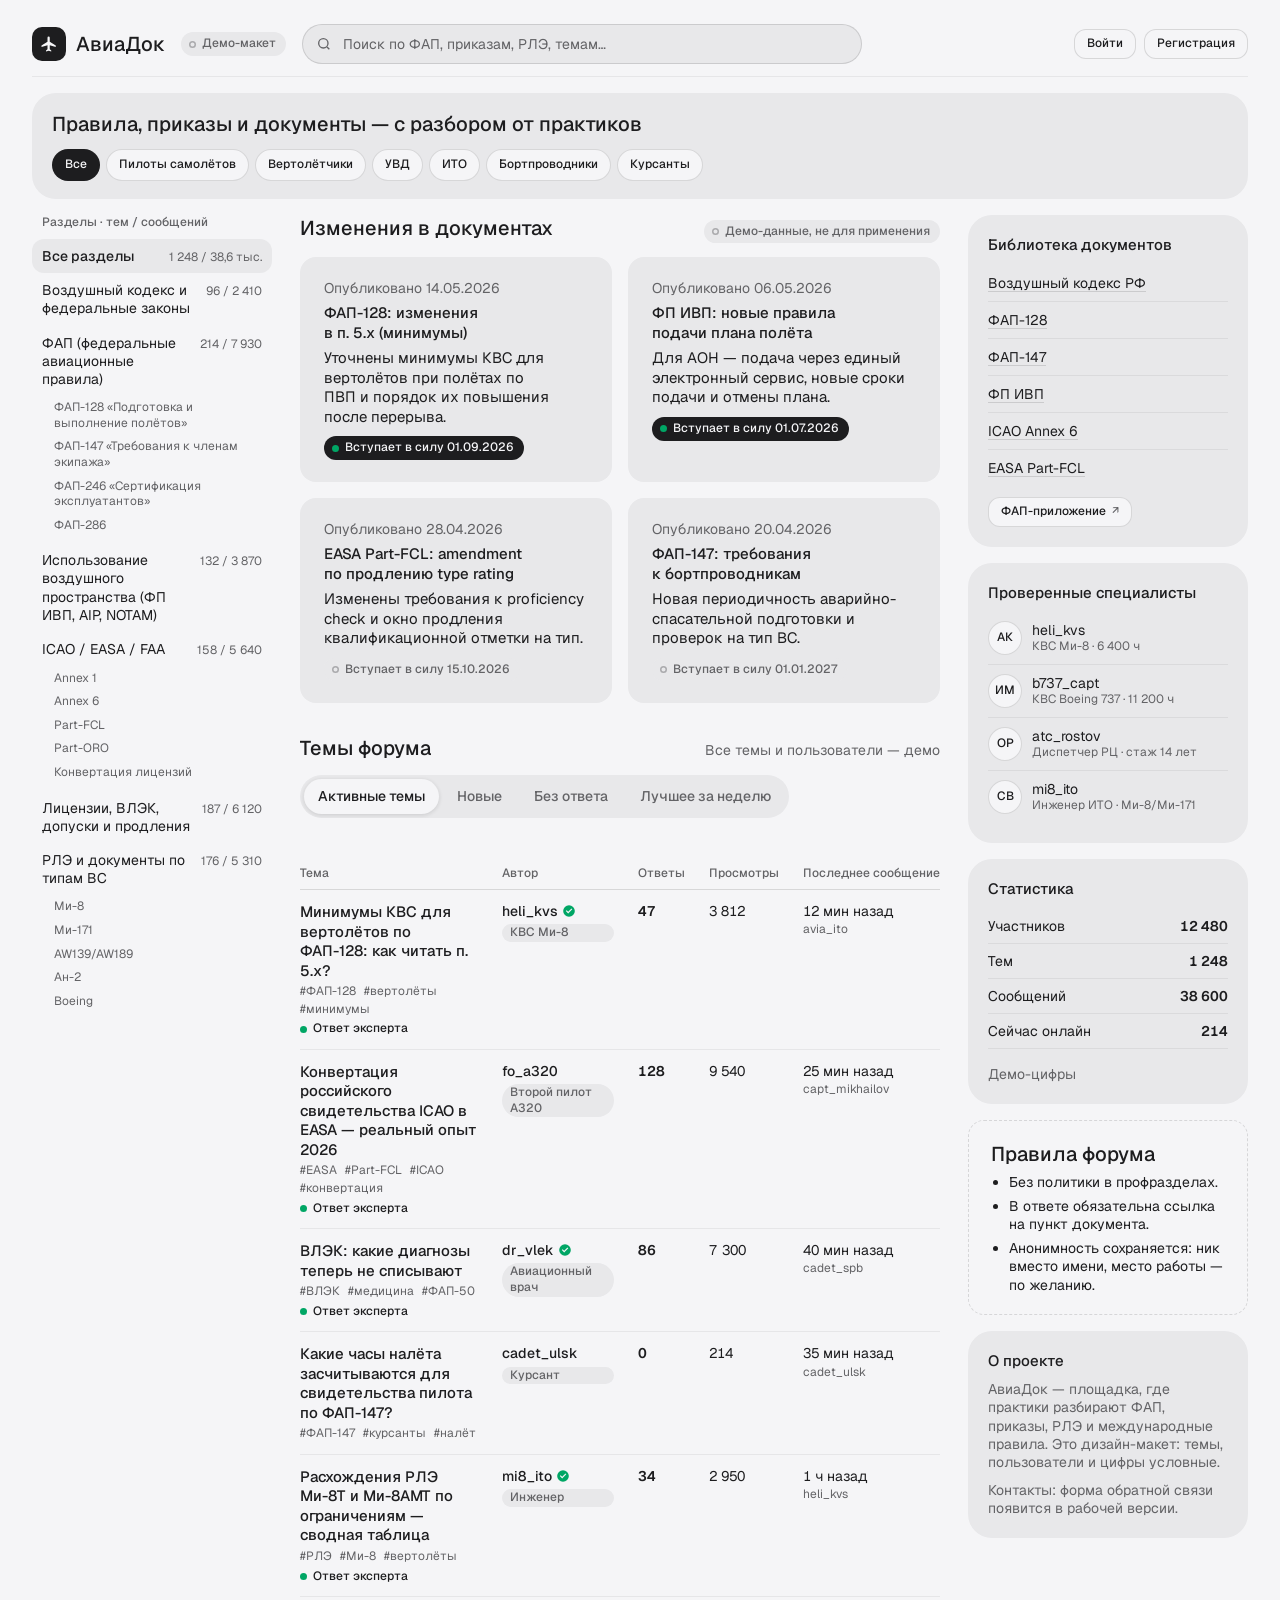
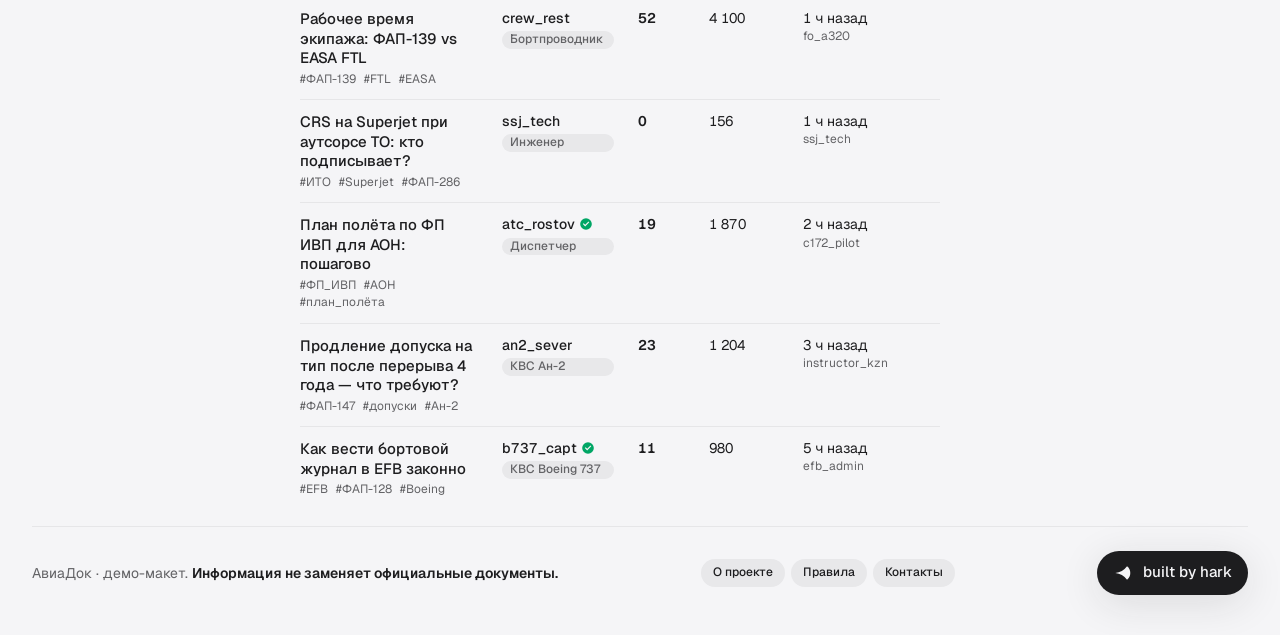
==== aviadok/index.html @ 7f59c0de "Add AviaDok forum mockup" ====
<!DOCTYPE html><html lang="ru"><head>
    <meta charset="utf-8"/>
    <meta name="viewport" content="width=device-width, initial-scale=1"/>
    <title>Авиафорум Правила и документы — АвиаДок</title>
    <link rel="preconnect" href="https://fonts.googleapis.com"/>
    <link rel="preconnect" href="https://fonts.gstatic.com" crossorigin=""/>
    <link rel="stylesheet" href="https://fonts.googleapis.com/css2?family=Geist:wght@400;500;600&amp;family=Geist+Mono:wght@400&amp;display=swap"/>
    <style>/* Hark's design tokens and component styles. Each component's rules follow its @component comment. style-gates: data */

/* @component foundations */
:root {
  color-scheme: light dark;

  --text-primary: light-dark(#1d1d1f, #f5f5f7);         /* body text */
  --text-secondary: light-dark(#636366, #a1a1a6);       /* supporting grey text */
  --text-tertiary: light-dark(#1d1d1f4d, #f5f5f74d);    /* hollow dots, faint marks; never body text */
  --text-primary-on: light-dark(#f5f5f7, #1d1d1f);      /* text on --fill-primary */
  --text-secondary-on: light-dark(#aeaeb2, #5c5c60);    /* grey text on --fill-primary */
  --fill-primary: light-dark(#1d1d1f, #f5f5f7);         /* the strong fill: solid chips, the nav, the badge */
  --fill-primary-on: light-dark(#f5f5f7, #1d1d1f);      /* the page background */
  --fill-secondary: light-dark(#1d1d1f80, #f5f5f780);
  --fill-tertiary: light-dark(#e8e8ea, #2a2a2d);        /* the grey card, panel and row tint */
  --fill-segment: light-dark(#3a3a3c, #e2e2e4);         /* the nav's tab track */
  --fill-system-green: #00a665;                         /* status: done, ready */
  --fill-system-orange: #ff4d00;                        /* status: now, current */
  --fill-system-red: light-dark(#da2f35, #f1555b);      /* status: blocked, error */
  --transparent-primary: light-dark(#1d1d1f4d, #f5f5f74d);
  --stroke-primary: light-dark(#1d1d1f24, #f5f5f724);   /* strong hairline */
  --stroke-secondary: light-dark(#1d1d1f12, #f5f5f712); /* faint hairline between rows */
  --stroke-primary-on: light-dark(#f5f5f71a, #1d1d1f1a);
  --stroke-composer: light-dark(#f5f5f780, #1d1d1f80);  /* the callout's glass edge */
  --stroke-system-orange: #ff4d0026;
  --hover-wash: light-dark(#1d1d1f0d, #f5f5f70d);
  --hover-wash-primary-on: light-dark(#f9f9fa26, #1d1d1f14);

  /* The hero is light text over a dark photo in both themes. */
  --hero-surface: #161f39;
  --hero-text: #f5f5f7;
  --hero-text-muted: #f5f5f7cc;
  --hero-scrim-strong: rgb(22 31 57 / 0.78);
  --hero-scrim-soft: rgb(22 31 57 / 0.3);
  --hero-scrim-side: rgb(22 31 57 / 0.45);
  --hero-glass: rgb(22 31 57 / 0.42);
  --hero-glass-faint: rgb(22 31 57 / 0.35);
  --hero-glass-stroke: rgb(245 245 247 / 0.28);

  --mat-regular: light-dark(rgb(255 255 255 / 0.56), rgb(29 29 31 / 0.55));
  --mat-thin: light-dark(rgb(255 255 255 / 0.22), rgb(29 29 31 / 0.4));
  --mat-agent: light-dark(rgb(255 255 255 / 0.84), rgb(29 29 31 / 0.66));
  --mat-inverse: color-mix(in srgb, var(--fill-primary) 86%, transparent);  /* the nav: dark on light, light on dark */
  --hark-blur: blur(50px) saturate(1.6);
  --hark-shadow: 0 8px 40px #1d1d1f1f;

  --sans: "GT Standard", "GT Standard L", "Geist", -apple-system, BlinkMacSystemFont, "Helvetica Neue", sans-serif;
  --lh: 1.3;                                            /* every text style is 130% */
  --weight-light: 300;
  --weight-regular: 400;
  --weight-medium: 500;
  --weight-bold: 600;
  --size-caption: 12px;                                 /* the smallest text allowed */
  --size-meta: 13px;
  --size-small: 14px;
  --size-body: 15px;
  --size-prose: 16px;
  --size-heading: 20px;
  --size-figure: clamp(24px, 3vw, 32px);
  --size-title: clamp(26px, 3vw, 32px);
  --size-display: clamp(34px, 5vw, 48px);
  --size-lede: clamp(16px, 1.7vw, 20px);

  --type-caption: var(--weight-regular) var(--size-caption)/var(--lh) var(--sans);
  --type-tag: var(--weight-medium) var(--size-caption)/var(--lh) var(--sans);
  --type-small: var(--weight-regular) var(--size-small)/var(--lh) var(--sans);
  --type-label: var(--weight-medium) var(--size-small)/var(--lh) var(--sans);
  --type-body: var(--weight-regular) var(--size-body)/var(--lh) var(--sans);
  --type-body-strong: var(--weight-medium) var(--size-body)/var(--lh) var(--sans);
  --type-heading: var(--weight-medium) var(--size-heading)/var(--lh) var(--sans);
  --type-lede: var(--weight-medium) var(--size-lede)/var(--lh) var(--sans);
  --type-figure: var(--weight-regular) var(--size-figure)/var(--lh) var(--sans);
  --type-title: var(--weight-regular) var(--size-title)/var(--lh) var(--sans);
  --type-display: var(--weight-medium) var(--size-display)/var(--lh) var(--sans);
  --type-numeral: var(--weight-regular) 48px/1 var(--sans);

  --r-s: 12px;
  --r-m: 16px;
  --r-l: 24px;
  --r-xl: 32px;
  --r-pill: 100px;

  --ease-out: cubic-bezier(0.23, 1, 0.32, 1);
  --dur-quick: 160ms;
  --dur-draw: 1400ms;

  --page-max: 1120px;
  --gutter: clamp(16px, 3vw, 32px);                     /* the page's side padding */
  --tap: 44px;                                          /* the smallest touch target */
}
:root[data-theme="light"] { color-scheme: light; }
:root[data-theme="dark"] { color-scheme: dark; }

* { box-sizing: border-box; }
html { -webkit-text-size-adjust: 100%; scroll-behavior: smooth; }
@media (prefers-reduced-motion: reduce) { html { scroll-behavior: auto; } }

body {
  margin: 0;
  background: var(--fill-primary-on);
  color: var(--text-primary);
  font: var(--type-body);
  -webkit-font-smoothing: antialiased;
  overflow-x: hidden;
}

img { max-width: 100%; display: block; }
figure { margin-inline: 0; }
a { color: inherit; }
b, strong { font-weight: var(--weight-bold); }
p { margin: 0; text-wrap: pretty; }
h1, h2, h3 { margin: 0; text-wrap: balance; }
small { font-size: max(var(--size-caption), 0.85em); }
.sub { color: var(--text-secondary); }

:focus-visible { outline: 2px solid var(--fill-primary); outline-offset: 3px; border-radius: 6px; }

/* @component page */
.page {
  max-width: var(--page-max);
  margin: 0 auto;
  padding-inline: var(--gutter);
  padding-block: 12px 40px;
  display: grid;
  grid-template-columns: minmax(0, 1fr);
  gap: 16px;
}
.main { display: grid; grid-template-columns: minmax(0, 1fr); gap: 16px; min-width: 0; }

.glass {
  background: var(--mat-inverse);
  -webkit-backdrop-filter: var(--hark-blur);
  backdrop-filter: var(--hark-blur);
  border: 1px solid var(--stroke-primary-on);
}
.nav {
  position: sticky;
  top: calc(env(safe-area-inset-top, 0px) + 12px);
  z-index: 20;
  justify-self: center;
  max-width: 100%;
  display: flex;
  align-items: center;
  gap: 6px;
  padding: 5px;
  border-radius: var(--r-pill);
  box-shadow: var(--hark-shadow);
}
.nav :focus-visible { outline-color: var(--fill-primary-on); }
.seg {
  display: flex;
  min-width: 0;
  overflow-x: auto;
  scrollbar-width: none;
  border-radius: var(--r-pill);
  background: var(--fill-segment);
}
.seg::-webkit-scrollbar { display: none; }
.seg a {
  flex: none;
  padding: 8px 14px;
  border-radius: var(--r-pill);
  font: var(--type-label);
  color: var(--text-secondary-on);
  text-decoration: none;
  white-space: nowrap;
}
.seg a:hover { color: var(--text-primary-on); }
/* The active tab carries its own fill so its text is measured against it. */
.seg a[aria-current="true"] { background: var(--fill-primary-on); color: var(--text-primary); }
.theme-btn {
  flex: none;
  width: 36px; height: 36px;
  display: grid;
  place-items: center;
  border: 0;
  border-radius: 50%;
  background: var(--hover-wash-primary-on);
  color: var(--text-primary-on);
  cursor: pointer;
}
.theme-btn:hover { box-shadow: inset 0 0 0 100px var(--hover-wash-primary-on); }
.theme-btn::before { content: ""; width: 14px; height: 14px; border-radius: 50%; box-shadow: inset 0 0 0 1.5px currentColor; background: linear-gradient(to right, light-dark(currentColor, transparent) 50%, light-dark(transparent, currentColor) 50%); }
@media (max-width: 599px) {
  .seg a { display: flex; align-items: center; min-height: var(--tap); }
  .theme-btn { width: var(--tap); height: var(--tap); }
}

/* @component footer */
.foot {
  display: flex;
  flex-wrap: wrap;
  align-items: center;
  justify-content: space-between;
  gap: 16px 24px;
  padding-top: 24px;
  border-top: 1px solid var(--stroke-secondary);
  font-size: var(--size-small);
  color: var(--text-secondary);
}
.foot strong { color: var(--text-primary); }
.foot nav { display: flex; flex-wrap: wrap; gap: 6px; }
.foot nav a {
  padding: 6px 12px;
  border-radius: var(--r-pill);
  background: var(--fill-tertiary);
  color: var(--text-primary);
  font: var(--type-tag);
  text-decoration: none;
}
.foot nav a:hover { box-shadow: inset 0 0 0 100px var(--hover-wash); }
.badge {
  display: inline-flex;
  align-items: center;
  gap: 10px;
  padding: 12px 16px;
  border-radius: var(--r-xl);
  background: var(--fill-primary);
  color: var(--text-primary-on);
  box-shadow: var(--hark-shadow);
  font: var(--weight-medium) var(--size-body)/1.1 var(--sans);
  text-decoration: none;
}
.badge:hover { box-shadow: var(--hark-shadow), inset 0 0 0 100px var(--hover-wash-primary-on); }
.hark-mark { display: inline-grid; place-items: center; }
.hark-mark svg { display: block; }
@media (max-width: 599px) {
  .foot nav a { display: inline-flex; align-items: center; min-height: var(--tap); min-width: var(--tap); }
  .badge { min-height: var(--tap); }
}

/* @component chip */
.chip {
  display: inline-flex;
  align-items: center;
  gap: 6px;
  padding: 4px 10px 4px 8px;
  border-radius: var(--r-pill);
  font: var(--type-tag);
  max-width: 100%;
  background: var(--fill-tertiary);
  color: var(--text-secondary);
  vertical-align: middle;
}
.chip::before {
  content: "";
  width: 7px; height: 7px;
  border-radius: 50%;
  flex: none;
  box-shadow: inset 0 0 0 1.5px var(--text-tertiary);
}
.chip--solid { background: var(--fill-primary); color: var(--text-primary-on); }
.chip--solid::before { background: var(--fill-system-green); box-shadow: none; }
td .chip { white-space: nowrap; }
/* @component dot */
.dot {
  display: inline-flex;
  align-items: center;
  gap: 6px;
  margin-top: 4px;
  font: var(--type-tag);
  color: var(--text-primary);
}
.dot::before { content: ""; width: 7px; height: 7px; border-radius: 50%; background: var(--fill-system-green); }
tbody th .dot { display: flex; width: fit-content; }
/* @component pill */
.pill {
  display: inline-block;
  padding: 1px 8px;
  border-radius: var(--r-pill);
  background: var(--fill-tertiary);
  color: var(--text-secondary);
  font: var(--type-tag);
  white-space: normal;
  vertical-align: 1px;
}
/* @component button, link and links */
.btn {
  display: inline-flex;
  align-items: center;
  gap: 6px;
  min-height: 30px;
  padding: 5px 12px;
  border-radius: var(--r-s);
  background: var(--fill-primary-on);
  color: var(--text-primary);
  border: 1px solid var(--stroke-primary);
  font: var(--type-tag);
  text-decoration: none;
  max-width: 100%;
  transition: box-shadow var(--dur-quick) ease;
}
.btn:hover { box-shadow: inset 0 0 0 100px var(--hover-wash); }
.btn[target="_blank"]::after { content: "\2197"; font-size: 11px; color: var(--text-secondary); }
.link {
  color: var(--text-primary);
  text-decoration: underline;
  text-decoration-color: var(--stroke-primary);
  text-underline-offset: 3px;
  max-width: 100%;
  overflow-wrap: anywhere;
}
.link:hover { text-decoration-color: currentColor; }
.links { display: flex; flex-wrap: wrap; gap: 8px; }
@media (pointer: coarse), (max-width: 599px) { .btn { min-height: var(--tap); padding-inline: 14px; } }
@media (max-width: 599px) {
  .link { display: inline-flex; align-items: center; min-width: var(--tap); min-height: var(--tap); margin: -13px 0; vertical-align: middle; }
}
/* @component text and fineprint */
.prose { display: grid; gap: 12px; max-width: 68ch; font-size: var(--size-prose); }
.fineprint { font-size: var(--size-small); color: var(--text-secondary); max-width: 70ch; }
/* @component hero */
.hero {
  position: relative;
  min-height: clamp(460px, 64vh, 660px);
  border-radius: var(--r-xl);
  overflow: hidden;
  display: flex;
  align-items: flex-end;
  color: var(--hero-text);
  isolation: isolate;
  box-shadow: var(--hark-shadow);
  background: var(--hero-surface);
}
/* Without a photo the hero is as tall as its copy, so the callout sits beside the copy instead of over it. */
.hero:not(:has(.hero__img)) { min-height: 0; background: var(--hero-surface) center / cover no-repeat; }
.hero:not(:has(.hero__img))::after { background: linear-gradient(to right, var(--hero-scrim-side) 0%, transparent 60%); }
@media (min-width: 761px) {
  .hero:not(:has(.hero__img)) > .callout { position: static; flex: none; align-self: flex-start; margin: clamp(16px, 2.4vw, 24px) clamp(16px, 2.4vw, 24px) clamp(16px, 2.4vw, 24px) auto; }
}
.hero__img {
  position: absolute;
  inset: 0;
  width: 100%;
  height: 100%;
  object-fit: cover;
  object-position: 40% 60%;
  z-index: -2;
}
.hero::after {
  content: "";
  position: absolute;
  inset: 0;
  z-index: -1;
  background:
    linear-gradient(to top, var(--hero-scrim-strong) 0%, var(--hero-scrim-soft) 42%, transparent 66%),
    linear-gradient(to right, var(--hero-scrim-side) 0%, transparent 60%);
}
.hero__copy {
  display: grid;
  gap: 14px;
  max-width: 40rem;
  padding: clamp(24px, 4vw, 48px);
  padding-bottom: clamp(28px, 3.4vw, 44px);
}
.hero__eyebrow {
  justify-self: start;
  padding: 6px 12px;
  border-radius: var(--r-pill);
  background: var(--hero-glass);
  border: 1px solid var(--hero-glass-stroke);
  -webkit-backdrop-filter: var(--hark-blur);
  backdrop-filter: var(--hark-blur);
  font: var(--type-label);
}
.hero h1 { font: var(--type-display); letter-spacing: 0; }
.hero h1 em { font-style: normal; }
.hero__sub { font: var(--type-lede); max-width: 34ch; }
.hero__meta { font-size: var(--size-small); color: var(--hero-text-muted); }
.hero__credit {
  position: absolute;
  right: clamp(20px, 3vw, 32px);
  bottom: 16px;
  padding: 4px 10px;
  border-radius: var(--r-pill);
  background: var(--hero-glass-faint);
  -webkit-backdrop-filter: var(--hark-blur);
  backdrop-filter: var(--hark-blur);
  font: var(--type-caption);
  color: var(--hero-text-muted);
}
.hero > .callout {
  position: absolute;
  top: clamp(16px, 2.4vw, 24px);
  right: clamp(16px, 2.4vw, 24px);
  width: min(320px, calc(100% - 32px));
}
@media (max-width: 760px) {
  .hero { flex-direction: column; justify-content: flex-end; align-items: stretch; min-height: 0; }
  .hero__img { object-position: 22% 50%; }
  .hero__copy { padding-top: 260px; padding-bottom: 28px; }
  .hero:not(:has(.hero__img)) .hero__copy { padding-top: clamp(24px, 4vw, 48px); }
  .hero__credit { top: 16px; right: 16px; bottom: auto; }
  .hero > .callout { position: static; width: auto; margin: 0 12px 12px; }
}
/* @component callout */
.callout {
  max-width: 420px;
  display: grid;
  gap: 10px;
  padding: 16px 18px 18px;
  border-radius: var(--r-l);
  background: var(--mat-agent);
  -webkit-backdrop-filter: var(--hark-blur);
  backdrop-filter: var(--hark-blur);
  border: 1px solid var(--stroke-composer);
  box-shadow: var(--hark-shadow);
  color: var(--text-primary);
  font-size: var(--size-small);
}
.callout__head { display: flex; align-items: center; gap: 8px; color: var(--text-secondary); font-weight: var(--weight-medium); }
.callout__head svg { color: var(--text-primary); }
.callout__lead { font-size: var(--size-body); }
.callout .fineprint { font-size: var(--size-caption); }
.callout .btn { justify-self: start; }
/* @component stats */
.stats { display: grid; grid-auto-flow: column; grid-auto-columns: minmax(0, 1fr); padding-top: 8px; }
.stat {
  display: grid;
  grid-template-rows: 1fr auto;
  gap: 4px;
  padding: 12px 24px;
  border-left: 1px solid var(--stroke-secondary);
}
.stat:first-child { border-left: 0; padding-left: 0; }
.stat__fig { font: var(--type-figure); font-variant-numeric: tabular-nums; }
.stat__label { font-size: var(--size-small); color: var(--text-secondary); }
@media (max-width: 760px) {
  .stats { grid-auto-flow: row; grid-template-columns: auto minmax(0, 1fr); column-gap: 12px; padding-top: 0; }
  .stat { grid-column: 1 / -1; grid-template-columns: subgrid; align-items: baseline; gap: 12px; padding: 14px 0; border-left: 0; border-top: 1px solid var(--stroke-secondary); }
  .stat:first-child { border-top: 0; }
}
/* @component section */
.section {
  padding-block: clamp(40px, 6vw, 72px) clamp(16px, 2vw, 24px);
  border-top: 1px solid var(--stroke-secondary);
  scroll-margin-top: calc(env(safe-area-inset-top, 0px) + 72px); /* Clears the sticky .nav: its top offset plus its tallest height, 56px. */
  min-width: 0;
}
.section > * + * { margin-top: clamp(20px, 2.4vw, 28px); }
.section > .head + * { margin-top: 0; }
.head {
  display: grid;
  grid-template-columns: minmax(0, 1.65fr) minmax(0, 1fr);
  gap: 10px 40px;
  align-items: end;
  margin-bottom: clamp(24px, 3vw, 36px);
}
.head__eyebrow { grid-column: 1 / -1; font: var(--type-label); color: var(--text-secondary); }
.head h2 { font: var(--type-title); }
.head__sub { justify-self: end; font-size: var(--size-body); color: var(--text-secondary); max-width: 44ch; text-align: right; }
@media (max-width: 900px) { .head { grid-template-columns: 1fr; } .head__sub { justify-self: start; text-align: left; } }
/* @component table */
.table-wrap { margin-inline: -12px; padding-inline: 12px; overflow-x: auto; }
table { width: 100%; border-collapse: collapse; font: var(--type-small); font-variant-numeric: tabular-nums; }
caption { text-align: left; font: var(--type-caption); color: var(--text-secondary); padding: 0 0 10px; }
th, td { text-align: left; vertical-align: top; padding: 12px; border-bottom: 1px solid var(--stroke-secondary); }
th:first-child, td:first-child { padding-left: 0; }
th:last-child, td:last-child { padding-right: 0; }
thead th {
  font: var(--type-tag);
  color: var(--text-secondary);
  border-bottom-color: var(--stroke-primary);
  padding-top: 0;
  padding-bottom: 8px;
  white-space: nowrap;
}
tbody th { font-weight: var(--weight-bold); }
tbody tr:last-child > * { border-bottom: 0; }
.rowhead { white-space: nowrap; }
td small, th small { display: block; font: var(--type-caption); color: var(--text-secondary); margin-top: 2px; }
td.num { font-weight: var(--weight-bold); white-space: nowrap; }
td.num small { white-space: normal; }
.muted { color: var(--text-secondary); }
tr.is-highlight > * { background: var(--fill-tertiary); }
tr.is-highlight > :first-child { box-shadow: -12px 0 var(--fill-tertiary); }
tr.is-highlight > :last-child { box-shadow: 12px 0 var(--fill-tertiary); }
.after-table { margin-top: 20px; padding-inline: 12px; }
@media (max-width: 599px) {
  .table-wrap table, .table-wrap tbody, .table-wrap tr, .table-wrap th, .table-wrap td { display: block; }
  .table-wrap thead { display: none; }
  .table-wrap caption { display: block; text-align: left; }
  .table-wrap tbody tr { padding: 12px 0; border-bottom: 1px solid var(--stroke-secondary); }
  .table-wrap tbody tr.is-highlight { margin-inline: -12px; padding-inline: 12px; background: var(--fill-tertiary); }
  .table-wrap tbody tr.is-highlight > * { background: none; box-shadow: none; }
  .table-wrap tbody tr > * { border-bottom: 0; padding: 2px 0; }
  .table-wrap tbody td.is-empty { display: none; }
  .table-wrap tbody td[data-label] { display: grid; grid-template-columns: minmax(0, 8em) minmax(0, 1fr); column-gap: 12px; }
  .table-wrap tbody td[data-label]::before { content: attr(data-label) " "; color: var(--text-secondary); font-size: var(--size-caption); }
  .rowhead { white-space: normal; }
}
/* @component compare */
.compare { margin-inline: -12px; overflow-x: auto; scroll-snap-type: x mandatory; }
.compare table { table-layout: fixed; min-width: calc(var(--compare-cols, 3) * 200px); }
.compare th, .compare td { scroll-snap-align: start; padding-inline: 12px; }
.compare thead th { font: var(--type-body-strong); color: var(--text-primary); white-space: normal; padding-top: 0; padding-bottom: 14px; border-bottom-color: var(--stroke-secondary); }
/* On light tiles a white product backdrop blends into the grey. */
.compare__media { position: relative; display: grid; grid-template: minmax(0, 1fr) / minmax(0, 1fr); place-items: center; width: 100%; aspect-ratio: 4 / 3; max-height: 240px; margin: 0 0 12px; padding: 16px; border-radius: var(--r-m); background: var(--fill-tertiary); }
.compare__media img { max-width: 100%; max-height: 100%; mix-blend-mode: multiply; }
.compare thead th > .chip { display: flex; width: fit-content; margin-top: 8px; }
.compare:has(.compare__media) thead th:not(:has(.compare__media))::before { content: ""; display: block; width: 100%; aspect-ratio: 4 / 3; max-height: 240px; margin-bottom: 12px; border-radius: var(--r-m); background: var(--fill-tertiary); }
:root[data-theme="dark"] .compare__media img { mix-blend-mode: normal; border-radius: var(--r-s); }
@media (prefers-color-scheme: dark) { :root:not([data-theme="light"]) .compare__media img { mix-blend-mode: normal; border-radius: var(--r-s); } }
/* The header column shrinks to nothing on screen but stays in the table, so screen readers keep each value's row header. */
.js .compare tbody th[scope="row"], .js .compare thead td:first-child { width: 0; padding: 0; border: 0; overflow: hidden; clip-path: inset(50%); white-space: nowrap; }
.js .compare td[data-label]::before { content: attr(data-label); content: attr(data-label) / ""; display: block; margin-bottom: 4px; font: var(--type-caption); color: var(--text-secondary); }
@media (max-width: 599px) { .compare table { min-width: calc(var(--compare-cols, 3) * 68vw); } }
/* @component steps */
.step {
  display: grid;
  grid-template-columns: 112px minmax(0, 1fr) minmax(220px, 0.78fr);
  gap: 16px 28px;
  padding: 28px 0;
  border-bottom: 1px solid var(--stroke-secondary);
}
.step > * { min-width: 0; }
.steps > .step:last-child { border-bottom: 0; }
.step p + p { margin-top: 8px; }
.step__num { font: var(--type-numeral); color: var(--text-primary); font-variant-numeric: tabular-nums; }
.step__eyebrow { margin-top: 8px; font: var(--type-label); color: var(--text-secondary); }
.step h3 { font: var(--type-heading); margin-bottom: 12px; }
.step__pills { list-style: none; margin: 0 0 14px; padding: 0; display: flex; flex-wrap: wrap; gap: 6px; }
.step__pills li {
  padding: 4px 10px;
  border-radius: var(--r-pill);
  border: 1px solid var(--stroke-primary);
  font-size: var(--size-meta);
  color: var(--text-secondary);
  max-width: 100%;
}
.step__pills b { color: var(--text-primary); font-weight: var(--weight-bold); }
.step__panel {
  align-self: start;
  margin: 0;
  padding: 16px 18px;
  border-radius: var(--r-m);
  background: var(--fill-tertiary);
  font-size: var(--size-small);
}
.step__panel dt { font-size: var(--size-caption); color: var(--text-secondary); margin-bottom: 2px; }
.step__panel dd { margin: 0 0 12px; }
.step__panel dd:last-child { margin-bottom: 0; }
.step__panel .fineprint { display: block; margin-top: 6px; font-size: var(--size-caption); }
.step__panel .btn { margin-top: 8px; }
.step__figure { grid-column: 2 / span 2; margin: 0; }
.step__figure img { width: 100%; height: clamp(200px, 26vw, 320px); object-fit: cover; border-radius: var(--r-m); }
.step__figure figcaption { font-size: var(--size-caption); color: var(--text-secondary); padding-top: 10px; }
@media (min-width: 901px) {
  .step:not(:has(> .step__panel)) { grid-template-columns: 112px minmax(0, 1fr); }
  .step:not(:has(> .step__panel)) > .step__figure { grid-column: 2; }
}
@media (max-width: 900px) {
  .step { grid-template-columns: minmax(0, 1fr); gap: 14px; }
  .step__figure { grid-column: 1; }
  .step__intro { display: flex; align-items: baseline; gap: 14px; }
  .step__num { font-size: 40px; }
  .step__eyebrow { margin-top: 0; }
}
/* @component checklist */
.checklist { display: grid; grid-template-columns: minmax(0, 1.4fr) auto minmax(0, 1fr); column-gap: 20px; list-style: none; margin: 0; padding: 0; }
.checklist:not(:has(.checklist__note)) { grid-template-columns: minmax(0, 1fr) auto; }
.checklist > li {
  display: grid;
  grid-column: 1 / -1;
  grid-template-columns: subgrid;
  row-gap: 8px;
  align-items: center;
  padding: 14px 0;
  border-bottom: 1px solid var(--stroke-secondary);
}
.checklist > li:last-child { border-bottom: 0; }
.checklist__item { grid-column: 1; font-weight: var(--weight-bold); }
.checklist > li > .chip { grid-column: 2; justify-self: start; }
.checklist:not(:has(.checklist__note)) > li > .chip { justify-self: end; }
.checklist__item small { display: block; font-weight: var(--weight-regular); font-size: var(--size-caption); color: var(--text-secondary); margin-top: 2px; }
.checklist__note { grid-column: 3; font-size: var(--size-small); color: var(--text-secondary); }
.checklist > li.is-done .checklist__item { text-decoration: line-through; text-decoration-color: var(--text-tertiary); }
@media (max-width: 760px) {
  .checklist { grid-template-columns: minmax(0, 1fr) auto; }
  .checklist > li > .chip { justify-self: end; }
  .checklist__note { grid-column: 1 / -1; }
}
/* @component breakdown */
.breakdown { max-width: 720px; }
@media (min-width: 901px) { .section > .breakdown, .section > .aside { max-width: calc((100% - 40px) * 1.65 / 2.65); } }
.breakdown dl { margin: 0; }
.breakdown .row {
  display: flex;
  align-items: baseline;
  justify-content: space-between;
  gap: 16px;
  padding: 14px 0;
  border-bottom: 1px solid var(--stroke-secondary);
}
.breakdown dt { font-size: var(--size-body); }
.breakdown dt small { display: block; color: var(--text-secondary); font-size: var(--size-meta); margin-top: 2px; }
.breakdown dd { margin: 0; font-weight: var(--weight-bold); font-size: var(--size-body); white-space: nowrap; font-variant-numeric: tabular-nums; }
.breakdown .row--total {
  margin-top: -1px;
  padding: 18px 0 0;
  border-top: 1px solid var(--stroke-primary);
  border-bottom: 0;
  flex-wrap: wrap;
  align-items: baseline;
}
.breakdown .row--total dt { font: var(--type-body-strong); }
.breakdown .row--total dd { font: var(--type-figure); white-space: normal; }
.breakdown .fineprint { margin-top: 16px; }
/* @component pair */
.pair { display: grid; grid-template-columns: repeat(2, minmax(0, 1fr)); gap: clamp(20px, 3vw, 40px); align-items: start; }
.pair:has(> :is(.callout, .aside):last-child) { grid-template-columns: minmax(0, 1.65fr) minmax(0, 1fr); column-gap: 40px; }
.pair > .callout { max-width: none; }
@media (max-width: 760px) { .pair, .pair:has(> :is(.callout, .aside):last-child) { grid-template-columns: minmax(0, 1fr); } }
/* @component timeline */
.timeline { display: grid; grid-template-columns: 210px minmax(0, 1fr) auto; column-gap: 28px; list-style: none; margin-inline: 0; margin-bottom: 0; padding: 0; }
.timeline > li {
  display: grid;
  grid-column: 1 / -1;
  grid-template-columns: subgrid;
  row-gap: 8px;
  align-items: start;
  padding: 18px 0;
  border-bottom: 1px solid var(--stroke-secondary);
}
.timeline > li:first-child { padding-top: 0; }
.timeline > li:last-child { border-bottom: 0; padding-bottom: 0; }
.timeline__when { display: flex; align-items: baseline; gap: 12px; font-weight: var(--weight-bold); }
.timeline__when::before {
  content: "";
  width: 8px; height: 8px;
  flex: none;
  border-radius: 50%;
  box-shadow: inset 0 0 0 1.5px var(--text-tertiary);
  transform: translateY(-1px);
}
.timeline > li.is-current .timeline__when::before { background: var(--fill-system-orange); box-shadow: 0 0 0 4px var(--stroke-system-orange); }
.timeline > li > p:has(> .chip:only-child) { justify-self: end; }
.timeline__what ul { margin: 0; padding-left: 18px; }
.timeline__what li { margin-bottom: 4px; }
.timeline__what li:last-child { margin-bottom: 0; }
.timeline__what p + p { margin-top: 6px; }
@media (max-width: 900px) {
  .timeline { grid-template-columns: minmax(0, 1fr); }
  .timeline > li > p:has(> .chip:only-child) { justify-self: start; }
  .timeline__what, .timeline > li > p:last-child { padding-left: 20px; }
}
/* @component cards */
.cards { display: grid; grid-template-columns: repeat(auto-fit, minmax(min(100%, 260px), 1fr)); gap: 16px; }
.cards:has(> :nth-child(4):last-child) { grid-template-columns: repeat(2, minmax(0, 1fr)); }
.cards > div { padding: 22px 24px; border-radius: var(--r-m); background: var(--fill-tertiary); }
.cards h3 { font: var(--type-heading); margin-bottom: 10px; }
.cards ul { margin: 0; padding: 0; list-style: none; }
.cards li { padding: 10px 0; border-bottom: 1px solid var(--stroke-secondary); }
.cards li:last-child { border-bottom: 0; padding-bottom: 0; }
.cards__media { display: grid; grid-template: minmax(0, 1fr) / minmax(0, 1fr); place-items: center; aspect-ratio: 4 / 3; max-height: 220px; margin: 0 0 14px; padding: 12px; border-radius: var(--r-s); background: var(--fill-primary-on); }
.cards__media img { max-width: 100%; max-height: 100%; mix-blend-mode: multiply; }
:root[data-theme="dark"] .cards__media img { mix-blend-mode: normal; }
@media (prefers-color-scheme: dark) { :root:not([data-theme="light"]) .cards__media img { mix-blend-mode: normal; } }
.cards .quote { font: var(--type-heading); margin-bottom: 8px; text-wrap: balance; }
@media (max-width: 900px) { .cards { grid-template-columns: 1fr; } }
@media (max-width: 760px) { .cards:has(> :nth-child(4):last-child) { grid-template-columns: minmax(0, 1fr); } }
/* @component aside */
.aside {
  max-width: 62ch;
  padding: 20px 22px;
  border: 1.5px dashed var(--stroke-primary);
  border-radius: var(--r-m);
}
.aside h3 { font: var(--type-heading); margin-bottom: 6px; }
/* @component chart */
.chart { margin-bottom: 8px; padding: 20px 20px 12px; border-radius: var(--r-m); background: var(--fill-tertiary); overflow-x: auto; }
.chart__cap { font-size: var(--size-caption); color: var(--text-secondary); margin-bottom: 12px; }
.chart svg { width: 100%; height: auto; display: block; }
.pf-grid { stroke: var(--stroke-primary); stroke-width: 1; }
.pf-line { stroke: var(--fill-primary); stroke-width: 2.4; fill: none; stroke-linejoin: round; stroke-linecap: round; }
.pf-fill { fill: var(--fill-primary); opacity: 0.07; }
.pf-dot { fill: var(--fill-primary-on); stroke: var(--fill-primary); stroke-width: 2; }
.pf-alt { fill: var(--text-primary); font: var(--weight-bold) var(--size-body) var(--sans); text-anchor: middle; }
.pf-name { fill: var(--text-secondary); font: var(--weight-medium) var(--size-meta) var(--sans); text-anchor: middle; }
.pf-num { fill: var(--text-tertiary); font: var(--weight-medium) var(--size-meta) var(--sans); text-anchor: middle; }
.pf-axis { fill: var(--text-secondary); font: var(--weight-regular) var(--size-caption) var(--sans); }
.js .chart:not(.is-in) .pf-line { stroke-dasharray: 1400; stroke-dashoffset: 1400; }
.js .chart.is-in .pf-line { stroke-dasharray: 1400; stroke-dashoffset: 0; transition: stroke-dashoffset var(--dur-draw) var(--ease-out) 120ms; }
@media (prefers-reduced-motion: reduce) { .js .chart .pf-line { stroke-dasharray: none; stroke-dashoffset: 0; transition: none; } }
/* @component figure */
.band { margin-inline: 0; margin-bottom: 0; }
.band img { width: 100%; height: clamp(240px, 40vw, 520px); object-fit: cover; border-radius: var(--r-xl); }
.band figcaption { font-size: var(--size-caption); color: var(--text-secondary); padding: 10px 4px 0; }
.is-portrait img { width: auto; max-width: 100%; height: clamp(320px, 48vw, 560px); }
</style>
    <style>.hero:not(:has(.hero__img)) { background-image: url("[data-uri]"); }
</style>
    <style>
      .x-wide { max-width: 1360px; }
      .x-sr { position: absolute; width: 1px; height: 1px; overflow: hidden; clip: rect(0 0 0 0); white-space: nowrap; }

      /* top bar */
      .x-top {
        position: sticky; top: 0; z-index: 20;
        display: flex; align-items: center; gap: 16px;
        padding: 12px 0;
        background: var(--fill-primary-on);
        border-bottom: 1px solid var(--stroke-secondary);
        box-shadow: 0 0 0 100vmax var(--fill-primary-on);
        clip-path: inset(0 -100vmax);
      }
      .x-logo { display: inline-flex; align-items: center; gap: 10px; font: var(--type-heading); text-decoration: none; color: var(--text-primary); flex: none; }
      .x-logo__mark { width: 34px; height: 34px; border-radius: 10px; display: grid; place-items: center; background: var(--fill-primary); color: var(--text-primary-on); }
      .x-search { position: relative; flex: 1; max-width: 560px; }
      .x-search svg { position: absolute; left: 14px; top: 50%; transform: translateY(-50%); color: var(--text-secondary); pointer-events: none; }
      .x-search input {
        width: 100%; height: 40px; padding: 0 16px 0 40px;
        border-radius: var(--r-pill); border: 1px solid var(--stroke-primary);
        background: var(--fill-tertiary); color: var(--text-primary); font: var(--type-small);
      }
      .x-search input::placeholder { color: var(--text-secondary); }
      .x-search input:focus { outline: 2px solid var(--fill-primary); outline-offset: 1px; }
      .x-actions { display: flex; align-items: center; gap: 8px; margin-left: auto; flex: none; }

      /* strip */
      .x-strip { display: grid; gap: 12px; padding: 18px 20px; border-radius: var(--r-l); background: var(--fill-tertiary); }
      .x-strip__lead { font: var(--type-lede); }
      .x-chiprow { display: flex; flex-wrap: wrap; gap: 6px; }
      .x-fchip {
        min-height: 32px; padding: 6px 12px;
        border-radius: var(--r-pill); border: 1px solid var(--stroke-primary);
        background: var(--fill-primary-on); color: var(--text-primary);
        font: var(--type-tag); cursor: pointer; white-space: nowrap;
        transition: box-shadow var(--dur-quick) ease;
      }
      .x-fchip:hover { box-shadow: inset 0 0 0 100px var(--hover-wash); }
      .x-fchip[aria-pressed="true"] { background: var(--fill-primary); color: var(--text-primary-on); border-color: transparent; }

      /* app layout */
      .x-app { display: grid; grid-template-columns: 240px minmax(0, 1fr) 280px; gap: 28px; align-items: start; }
      .x-side { position: sticky; top: 80px; max-height: calc(100vh - 96px); overflow-y: auto; scrollbar-width: thin; }
      .x-side__title { font: var(--type-tag); color: var(--text-secondary); padding: 0 10px 8px; }
      .x-secs, .x-subs { list-style: none; margin: 0; padding: 0; }
      .x-secbtn {
        width: 100%; display: grid; grid-template-columns: minmax(0, 1fr) auto; gap: 8px; align-items: baseline;
        padding: 8px 10px; border: 0; border-radius: var(--r-s); background: none;
        font: var(--type-small); color: var(--text-primary); text-align: left; cursor: pointer;
      }
      .x-secbtn:hover { background: var(--hover-wash); }
      .x-secbtn[aria-current="true"] { background: var(--fill-tertiary); font-weight: var(--weight-medium); }
      .x-secbtn small { font: var(--type-caption); color: var(--text-secondary); white-space: nowrap; }
      .x-subs { padding: 0 0 6px 12px; }
      .x-subbtn { border: 0; background: none; padding: 4px 10px; font: var(--type-caption); color: var(--text-secondary); text-align: left; cursor: pointer; border-radius: 8px; }
      .x-subbtn:hover { color: var(--text-primary); background: var(--hover-wash); }

      .x-col { display: grid; gap: 32px; min-width: 0; }
      .x-block { display: grid; gap: 14px; min-width: 0; scroll-margin-top: 84px; }
      @media (max-width: 700px) { .x-block { scroll-margin-top: 130px; } }
      .x-block__head { display: flex; flex-wrap: wrap; align-items: baseline; justify-content: space-between; gap: 8px 16px; }
      .x-block__head h2 { font: var(--type-heading); }
      .x-feed h3 { font: var(--type-body-strong); margin: 6px 0 6px; }
      .x-feed p + p { margin-top: 10px; }

      .x-tabs { display: flex; gap: 4px; padding: 4px; width: fit-content; max-width: 100%; overflow-x: auto; scrollbar-width: none; border-radius: var(--r-pill); background: var(--fill-tertiary); }
      .x-tabs button { flex: none; padding: 8px 14px; border: 0; border-radius: var(--r-pill); background: none; font: var(--type-label); color: var(--text-secondary); cursor: pointer; white-space: nowrap; }
      .x-tabs button:hover { color: var(--text-primary); }
      .x-tabs button[aria-selected="true"] { background: var(--fill-primary-on); color: var(--text-primary); box-shadow: 0 1px 4px var(--stroke-primary); }
      .x-filters { display: flex; flex-wrap: wrap; align-items: center; gap: 8px; font: var(--type-caption); color: var(--text-secondary); min-height: 20px; }
      .x-clear { border: 0; background: none; padding: 0; font: var(--type-tag); color: var(--text-primary); text-decoration: underline; text-underline-offset: 3px; cursor: pointer; }

      /* threads */
      .x-row { cursor: pointer; }
      .x-row:hover > * { background: var(--hover-wash); }
      .x-row.is-open > * { background: var(--fill-tertiary); }
      .x-tlink { border: 0; background: none; padding: 0; font: var(--type-body-strong); color: var(--text-primary); text-align: left; cursor: pointer; }
      .x-tlink:hover { text-decoration: underline; text-underline-offset: 3px; }
      .x-tags { display: flex; flex-wrap: wrap; gap: 2px 8px; margin-top: 4px; font: var(--type-caption); color: var(--text-secondary); }
      .x-who { display: inline-flex; align-items: center; gap: 4px; font-weight: var(--weight-medium); }
      .x-ver { color: var(--fill-system-green); flex: none; }
      .x-role { display: block; margin-top: 4px; }
      .x-empty td { color: var(--text-secondary); padding: 24px 0; }

      .x-prev > td { padding: 0 0 18px; cursor: default; }
      .x-prevbox { display: grid; gap: 16px; padding: 20px; margin-top: 8px; border: 1px solid var(--stroke-primary); border-radius: var(--r-l); background: var(--fill-primary-on); }
      .x-postmeta { display: flex; flex-wrap: wrap; align-items: center; gap: 6px 10px; font: var(--type-small); }
      .x-postmeta time { color: var(--text-secondary); font: var(--type-caption); }
      .x-postbody { font-size: var(--size-prose); max-width: 68ch; }
      .x-cite { margin: 0; padding: 14px 16px; border-left: 3px solid var(--fill-primary); border-radius: 0 var(--r-s) var(--r-s) 0; background: var(--fill-tertiary); display: grid; gap: 8px; }
      .x-cite__doc { font: var(--type-tag); color: var(--text-secondary); }
      .x-cite blockquote { margin: 0; font: var(--type-small); font-style: italic; }
      .x-best { display: grid; gap: 10px; padding: 16px; border: 1.5px solid var(--fill-system-green); border-radius: var(--r-m); }
      .x-best .dot { margin: 0; }
      .x-prevfoot { display: flex; flex-wrap: wrap; gap: 8px; align-items: center; justify-content: space-between; }

      .x-av { width: 34px; height: 34px; flex: none; border-radius: 50%; display: grid; place-items: center; background: var(--fill-primary-on); border: 1px solid var(--stroke-primary); font: var(--type-tag); }

      /* right widgets */
      .x-right { display: grid; gap: 16px; }
      .x-panel { padding: 20px; border-radius: var(--r-l); background: var(--fill-tertiary); display: grid; gap: 10px; }
      .x-panel h3 { font: var(--type-body-strong); }
      .x-list { list-style: none; margin: 0; padding: 0; }
      .x-list li { padding: 9px 0; border-bottom: 1px solid var(--stroke-secondary); font: var(--type-small); }
      .x-list li:last-child { border-bottom: 0; }
      .x-list .x-subbtn { padding: 0; font: var(--type-small); color: var(--text-primary); text-decoration: underline; text-decoration-color: var(--stroke-primary); text-underline-offset: 3px; }
      .x-list .x-subbtn:hover { background: none; text-decoration-color: currentColor; }
      .x-person { display: flex; gap: 10px; align-items: center; }
      .x-person small { display: block; font: var(--type-caption); color: var(--text-secondary); }
      .x-panel .breakdown .row { padding: 8px 0; }
      .x-panel .breakdown dt, .x-panel .breakdown dd { font-size: var(--size-small); }
      .x-right .aside ul { margin: 6px 0 0; padding-left: 18px; font: var(--type-small); display: grid; gap: 6px; }

      @media (max-width: 1180px) {
        .x-app { grid-template-columns: 220px minmax(0, 1fr); }
        .x-right { grid-column: 2; grid-template-columns: repeat(auto-fit, minmax(240px, 1fr)); }
      }
      @media (max-width: 900px) {
        .x-app { grid-template-columns: minmax(0, 1fr); gap: 20px; }
        .x-right { grid-column: auto; }
        .x-side { position: static; max-height: none; overflow: visible; }
        .x-side__title, .x-subs, .x-secbtn small { display: none; }
        .x-secs { display: flex; gap: 6px; overflow-x: auto; scrollbar-width: none; margin-inline: calc(var(--gutter) * -1); padding-inline: var(--gutter); }
        .x-secbtn { width: auto; display: flex; align-items: center; min-height: var(--tap); white-space: nowrap; border: 1px solid var(--stroke-primary); border-radius: var(--r-pill); padding: 6px 14px; font: var(--type-tag); }
        .x-secbtn[aria-current="true"] { background: var(--fill-primary); color: var(--text-primary-on); border-color: transparent; }
      }
      @media (max-width: 700px) {
        .x-top { flex-wrap: wrap; }
        .x-search { order: 3; flex-basis: 100%; max-width: none; }
        .x-search input { height: var(--tap); }
        .x-logo__name { display: none; }
        .x-fchip, .x-tabs button { min-height: var(--tap); }
        .x-chiprow { flex-wrap: nowrap; overflow-x: auto; scrollbar-width: none; margin-inline: calc(var(--gutter) * -1); padding-inline: var(--gutter); }
        .x-strip { border-radius: var(--r-m); }
        .x-strip .x-chiprow { margin-inline: -20px; padding-inline: 20px; }
        .x-prevbox { padding: 16px; }
        .x-subbtn, .x-clear { min-height: var(--tap); }
        .x-logo { min-height: var(--tap); min-width: var(--tap); justify-content: center; }
        .x-tlink { display: block; width: 100%; min-height: var(--tap); }
      }
    </style>
  </head>
  <body>
    <div class="page x-wide" id="top">
      <header class="x-top">
        <a aria-label="АвиаДок, на главную" class="x-logo" href="#top">
          <span class="x-logo__mark" aria-hidden="true">
            <svg width="18" height="18" viewBox="0 0 24 24" fill="currentColor"><path d="M21 16v-2l-8-5V3.5a1.5 1.5 0 0 0-3 0V9l-8 5v2l8-2.5V19l-2 1.5V22l3.5-1 3.5 1v-1.5L13 19v-5.5l8 2.5z"></path></svg>
          </span>
          <span class="x-logo__name">АвиаДок</span>
        </a>
        <span class="chip">Демо-макет</span>
        <label class="x-search">
          <svg width="16" height="16" viewBox="0 0 24 24" fill="none" stroke="currentColor" stroke-width="2" aria-hidden="true"><circle cx="11" cy="11" r="7"></circle><path d="m20 20-3.5-3.5"></path></svg>
          <input id="q" type="search" aria-label="Поиск" placeholder="Поиск по ФАП, приказам, РЛЭ, темам…" autocomplete="off"/>
        </label>
        <div class="x-actions">
          <a class="btn" href="#top">Войти</a>
          <a class="btn" href="#top">Регистрация</a>
        </div>
      </header>

      <section class="x-strip" aria-label="О форуме и фильтр по аудитории">
        <p class="x-strip__lead">Правила, приказы и документы — с разбором от практиков</p>
        <div class="x-chiprow" id="aud" role="group" aria-label="Аудитория">
          <button class="x-fchip" type="button" data-aud="all" aria-pressed="true">Все</button>
          <button class="x-fchip" type="button" data-aud="plane" aria-pressed="false">Пилоты самолётов</button>
          <button class="x-fchip" type="button" data-aud="heli" aria-pressed="false">Вертолётчики</button>
          <button class="x-fchip" type="button" data-aud="atc" aria-pressed="false">УВД</button>
          <button class="x-fchip" type="button" data-aud="eng" aria-pressed="false">ИТО</button>
          <button class="x-fchip" type="button" data-aud="cabin" aria-pressed="false">Бортпроводники</button>
          <button class="x-fchip" type="button" data-aud="cadet" aria-pressed="false">Курсанты</button>
        </div>
      </section>

      <div class="x-app">
        <!-- LEFT -->
        <nav class="x-side" aria-label="Разделы форума">
          <p class="x-side__title">Разделы · тем / сообщений</p>
          <ul class="x-secs" id="secs">
            <li><button class="x-secbtn" type="button" data-sec="all" aria-current="true">Все разделы <small>1 248 / 38,6 тыс.</small></button></li>
            <li><button class="x-secbtn" type="button" data-sec="law">Воздушный кодекс и федеральные законы <small>96 / 2 410</small></button></li>
            <li>
              <button class="x-secbtn" type="button" data-sec="fap">ФАП (федеральные авиационные правила) <small>214 / 7 930</small></button>
              <ul class="x-subs">
                <li><button class="x-subbtn" type="button" data-q="ФАП-128">ФАП-128 «Подготовка и выполнение полётов»</button></li>
                <li><button class="x-subbtn" type="button" data-q="ФАП-147">ФАП-147 «Требования к членам экипажа»</button></li>
                <li><button class="x-subbtn" type="button" data-q="ФАП-246">ФАП-246 «Сертификация эксплуатантов»</button></li>
                <li><button class="x-subbtn" type="button" data-q="ФАП-286">ФАП-286</button></li>
              </ul>
            </li>
            <li><button class="x-secbtn" type="button" data-sec="ivp">Использование воздушного пространства (ФП ИВП, AIP, NOTAM) <small>132 / 3 870</small></button></li>
            <li>
              <button class="x-secbtn" type="button" data-sec="intl">ICAO / EASA / FAA <small>158 / 5 640</small></button>
              <ul class="x-subs">
                <li><button class="x-subbtn" type="button" data-q="Annex 1">Annex 1</button></li>
                <li><button class="x-subbtn" type="button" data-q="Annex 6">Annex 6</button></li>
                <li><button class="x-subbtn" type="button" data-q="Part-FCL">Part-FCL</button></li>
                <li><button class="x-subbtn" type="button" data-q="Part-ORO">Part-ORO</button></li>
                <li><button class="x-subbtn" type="button" data-q="конвертация">Конвертация лицензий</button></li>
              </ul>
            </li>
            <li><button class="x-secbtn" type="button" data-sec="lic">Лицензии, ВЛЭК, допуски и продления <small>187 / 6 120</small></button></li>
            <li>
              <button class="x-secbtn" type="button" data-sec="rle">РЛЭ и документы по типам ВС <small>176 / 5 310</small></button>
              <ul class="x-subs">
                <li><button class="x-subbtn" type="button" data-q="Ми-8">Ми-8</button></li>
                <li><button class="x-subbtn" type="button" data-q="Ми-171">Ми-171</button></li>
                <li><button class="x-subbtn" type="button" data-q="AW139">AW139/AW189</button></li>
                <li><button class="x-subbtn" type="button" data-q="Ан-2">Ан-2</button></li>
                <li><button class="x-subbtn" type="button" data-q="Boeing">Boeing</button></li>
                <li><button class="x-subbtn" type="button" data-q="Airbus">Airbus</button></li>
                <li><button class="x-subbtn" type="button" data-q="Superjet">Superjet</button></li>
              </ul>
            </li>
            <li><button class="x-secbtn" type="button" data-sec="new">Новые и изменённые документы <small>64 / 1 290</small></button></li>
            <li><button class="x-secbtn" type="button" data-sec="safety">Безопасность полётов, расследования МАК, СУБП <small>83 / 2 760</small></button></li>
            <li><button class="x-secbtn" type="button" data-sec="career">Работа и карьера <small>71 / 2 040</small></button></li>
            <li><button class="x-secbtn" type="button" data-sec="smoke">Курилка <small>67 / 1 230</small></button></li>
          </ul>
        </nav>

        <!-- MAIN -->
        <main class="x-col" id="main">
          <section class="x-block" id="changes" aria-labelledby="changes-h">
            <div class="x-block__head">
              <h2 id="changes-h">Изменения в документах</h2>
              <span class="chip">Демо-данные, не для применения</span>
            </div>
            <div class="cards x-feed">
              <div>
                <p class="fineprint">Опубликовано 14.05.2026</p>
                <h3>ФАП-128: изменения в п. 5.x (минимумы)</h3>
                <p>Уточнены минимумы КВС для вертолётов при полётах по ПВП и порядок их повышения после перерыва.</p>
                <p><span class="chip chip--solid">Вступает в силу 01.09.2026</span></p>
              </div>
              <div>
                <p class="fineprint">Опубликовано 06.05.2026</p>
                <h3>ФП ИВП: новые правила подачи плана полёта</h3>
                <p>Для АОН — подача через единый электронный сервис, новые сроки подачи и отмены плана.</p>
                <p><span class="chip chip--solid">Вступает в силу 01.07.2026</span></p>
              </div>
              <div>
                <p class="fineprint">Опубликовано 28.04.2026</p>
                <h3>EASA Part-FCL: amendment по продлению type rating</h3>
                <p>Изменены требования к proficiency check и окно продления квалификационной отметки на тип.</p>
                <p><span class="chip">Вступает в силу 15.10.2026</span></p>
              </div>
              <div>
                <p class="fineprint">Опубликовано 20.04.2026</p>
                <h3>ФАП-147: требования к бортпроводникам</h3>
                <p>Новая периодичность аварийно-спасательной подготовки и проверок на тип ВС.</p>
                <p><span class="chip">Вступает в силу 01.01.2027</span></p>
              </div>
            </div>
          </section>

          <section class="x-block" id="threads" aria-labelledby="threads-h">
            <div class="x-block__head">
              <h2 id="threads-h">Темы форума</h2>
              <span class="fineprint">Все темы и пользователи — демо</span>
            </div>
            <div class="x-tabs" role="tablist" aria-label="Списки тем" id="tabs">
              <button type="button" role="tab" data-tab="active" aria-selected="true" aria-controls="tlist">Активные темы</button>
              <button type="button" role="tab" data-tab="new" aria-selected="false" aria-controls="tlist">Новые</button>
              <button type="button" role="tab" data-tab="noreply" aria-selected="false" aria-controls="tlist">Без ответа</button>
              <button type="button" role="tab" data-tab="best" aria-selected="false" aria-controls="tlist">Лучшее за неделю</button>
            </div>
            <p class="x-filters" id="filters" aria-live="polite"></p>
            <div class="table-wrap" id="tlist" role="tabpanel">
              <table>
                <thead>
                  <tr>
                    <th scope="col">Тема</th>
                    <th scope="col">Автор</th>
                    <th scope="col">Ответы</th>
                    <th scope="col">Просмотры</th>
                    <th scope="col">Последнее сообщение</th>
                  </tr>
                </thead>
                <tbody id="tbody">
                  <tr class="x-row" data-id="t1" data-aud="heli" data-sec="fap">
                    <th scope="row"><button class="x-tlink" type="button" aria-expanded="false">Минимумы КВС для вертолётов по ФАП-128: как читать п. 5.x?</button>
                      <span class="x-tags"><span>#ФАП-128</span><span>#вертолёты</span><span>#минимумы</span></span><span class="dot">Ответ эксперта</span></th>
                    <td><span class="x-who">heli_kvs <svg class="x-ver" width="14" height="14" viewBox="0 0 24 24" fill="currentColor" role="img" aria-label="Проверенный специалист"><path d="M12 2a10 10 0 1 0 0 20 10 10 0 0 0 0-20zm-1.4 14.2-4-4 1.4-1.4 2.6 2.6 5.6-5.6 1.4 1.4z"></path></svg></span><span class="pill x-role">КВС Ми-8</span></td>
                    <td class="num">47</td><td>3 812</td>
                    <td>12 мин назад <small>avia_ito</small></td>
                  </tr>
                  <tr class="x-row" data-id="t2" data-aud="plane" data-sec="intl">
                    <th scope="row"><button class="x-tlink" type="button" aria-expanded="false">Конвертация российского свидетельства ICAO в EASA — реальный опыт 2026</button>
                      <span class="x-tags"><span>#EASA</span><span>#Part-FCL</span><span>#ICAO</span><span>#конвертация</span></span><span class="dot">Ответ эксперта</span></th>
                    <td><span class="x-who">fo_a320</span><span class="pill x-role">Второй пилот A320</span></td>
                    <td class="num">128</td><td>9 540</td>
                    <td>25 мин назад <small>capt_mikhailov</small></td>
                  </tr>
                  <tr class="x-row" data-id="t3" data-aud="plane heli" data-sec="lic">
                    <th scope="row"><button class="x-tlink" type="button" aria-expanded="false">Продление допуска на тип после перерыва 4 года — что требуют?</button>
                      <span class="x-tags"><span>#ФАП-147</span><span>#допуски</span><span>#Ан-2</span></span></th>
                    <td><span class="x-who">an2_sever</span><span class="pill x-role">КВС Ан-2</span></td>
                    <td class="num">23</td><td>1 204</td>
                    <td>3 ч назад <small>instructor_kzn</small></td>
                  </tr>
                  <tr class="x-row" data-id="t4" data-aud="plane heli atc cabin cadet" data-sec="lic">
                    <th scope="row"><button class="x-tlink" type="button" aria-expanded="false">ВЛЭК: какие диагнозы теперь не списывают</button>
                      <span class="x-tags"><span>#ВЛЭК</span><span>#медицина</span><span>#ФАП-50</span></span><span class="dot">Ответ эксперта</span></th>
                    <td><span class="x-who">dr_vlek <svg class="x-ver" width="14" height="14" viewBox="0 0 24 24" fill="currentColor" role="img" aria-label="Проверенный специалист"><path d="M12 2a10 10 0 1 0 0 20 10 10 0 0 0 0-20zm-1.4 14.2-4-4 1.4-1.4 2.6 2.6 5.6-5.6 1.4 1.4z"></path></svg></span><span class="pill x-role">Авиационный врач</span></td>
                    <td class="num">86</td><td>7 300</td>
                    <td>40 мин назад <small>cadet_spb</small></td>
                  </tr>
                  <tr class="x-row" data-id="t5" data-aud="heli eng" data-sec="rle">
                    <th scope="row"><button class="x-tlink" type="button" aria-expanded="false">Расхождения РЛЭ Ми-8Т и Ми-8АМТ по ограничениям — сводная таблица</button>
                      <span class="x-tags"><span>#РЛЭ</span><span>#Ми-8</span><span>#вертолёты</span></span><span class="dot">Ответ эксперта</span></th>
                    <td><span class="x-who">mi8_ito <svg class="x-ver" width="14" height="14" viewBox="0 0 24 24" fill="currentColor" role="img" aria-label="Проверенный специалист"><path d="M12 2a10 10 0 1 0 0 20 10 10 0 0 0 0-20zm-1.4 14.2-4-4 1.4-1.4 2.6 2.6 5.6-5.6 1.4 1.4z"></path></svg></span><span class="pill x-role">Инженер</span></td>
                    <td class="num">34</td><td>2 950</td>
                    <td>1 ч назад <small>heli_kvs</small></td>
                  </tr>
                  <tr class="x-row" data-id="t6" data-aud="plane heli atc" data-sec="ivp">
                    <th scope="row"><button class="x-tlink" type="button" aria-expanded="false">План полёта по ФП ИВП для АОН: пошагово</button>
                      <span class="x-tags"><span>#ФП_ИВП</span><span>#АОН</span><span>#план_полёта</span></span></th>
                    <td><span class="x-who">atc_rostov <svg class="x-ver" width="14" height="14" viewBox="0 0 24 24" fill="currentColor" role="img" aria-label="Проверенный специалист"><path d="M12 2a10 10 0 1 0 0 20 10 10 0 0 0 0-20zm-1.4 14.2-4-4 1.4-1.4 2.6 2.6 5.6-5.6 1.4 1.4z"></path></svg></span><span class="pill x-role">Диспетчер</span></td>
                    <td class="num">19</td><td>1 870</td>
                    <td>2 ч назад <small>c172_pilot</small></td>
                  </tr>
                  <tr class="x-row" data-id="t7" data-aud="plane heli cabin" data-sec="fap">
                    <th scope="row"><button class="x-tlink" type="button" aria-expanded="false">Рабочее время экипажа: ФАП-139 vs EASA FTL</button>
                      <span class="x-tags"><span>#ФАП-139</span><span>#FTL</span><span>#EASA</span></span></th>
                    <td><span class="x-who">crew_rest</span><span class="pill x-role">Бортпроводник</span></td>
                    <td class="num">52</td><td>4 100</td>
                    <td>1 ч назад <small>fo_a320</small></td>
                  </tr>
                  <tr class="x-row" data-id="t8" data-aud="plane" data-sec="fap">
                    <th scope="row"><button class="x-tlink" type="button" aria-expanded="false">Как вести бортовой журнал в EFB законно</button>
                      <span class="x-tags"><span>#EFB</span><span>#ФАП-128</span><span>#Boeing</span></span></th>
                    <td><span class="x-who">b737_capt <svg class="x-ver" width="14" height="14" viewBox="0 0 24 24" fill="currentColor" role="img" aria-label="Проверенный специалист"><path d="M12 2a10 10 0 1 0 0 20 10 10 0 0 0 0-20zm-1.4 14.2-4-4 1.4-1.4 2.6 2.6 5.6-5.6 1.4 1.4z"></path></svg></span><span class="pill x-role">КВС Boeing 737</span></td>
                    <td class="num">11</td><td>980</td>
                    <td>5 ч назад <small>efb_admin</small></td>
                  </tr>
                  <tr class="x-row" data-id="t9" data-aud="cadet plane" data-sec="lic">
                    <th scope="row"><button class="x-tlink" type="button" aria-expanded="false">Какие часы налёта засчитываются для свидетельства пилота по ФАП-147?</button>
                      <span class="x-tags"><span>#ФАП-147</span><span>#курсанты</span><span>#налёт</span></span></th>
                    <td><span class="x-who">cadet_ulsk</span><span class="pill x-role">Курсант</span></td>
                    <td class="num">0</td><td>214</td>
                    <td>35 мин назад <small>cadet_ulsk</small></td>
                  </tr>
                  <tr class="x-row" data-id="t10" data-aud="eng" data-sec="rle">
                    <th scope="row"><button class="x-tlink" type="button" aria-expanded="false">CRS на Superjet при аутсорсе ТО: кто подписывает?</button>
                      <span class="x-tags"><span>#ИТО</span><span>#Superjet</span><span>#ФАП-286</span></span></th>
                    <td><span class="x-who">ssj_tech</span><span class="pill x-role">Инженер</span></td>
                    <td class="num">0</td><td>156</td>
                    <td>1 ч назад <small>ssj_tech</small></td>
                  </tr>
                </tbody>
              </table>
            </div>
            <p class="fineprint" id="empty" hidden="">В демо-макете нет тем под эти фильтры. <button class="x-clear" type="button" data-reset="">Сбросить фильтры</button></p>
          </section>
        </main>

        <!-- RIGHT -->
        <aside class="x-right" aria-label="Виджеты">
          <section class="x-panel" aria-labelledby="lib-h">
            <h3 id="lib-h">Библиотека документов</h3>
            <ul class="x-list">
              <li><button class="x-subbtn" type="button" data-q="Воздушный кодекс">Воздушный кодекс РФ</button></li>
              <li><button class="x-subbtn" type="button" data-q="ФАП-128">ФАП-128</button></li>
              <li><button class="x-subbtn" type="button" data-q="ФАП-147">ФАП-147</button></li>
              <li><button class="x-subbtn" type="button" data-q="ФП ИВП">ФП ИВП</button></li>
              <li><button class="x-subbtn" type="button" data-q="Annex 6">ICAO Annex 6</button></li>
              <li><button class="x-subbtn" type="button" data-q="Part-FCL">EASA Part-FCL</button></li>
            </ul>
            <div class="links"><a class="btn" href="https://digitalmahina.github.io/fap/" rel="noopener" target="_blank">ФАП-приложение</a></div>
          </section>

          <section class="x-panel" aria-labelledby="exp-h">
            <h3 id="exp-h">Проверенные специалисты</h3>
            <ul class="x-list">
              <li class="x-person"><span class="x-av" aria-hidden="true">АК</span><span>heli_kvs <small>КВС Ми-8 · 6 400 ч</small></span></li>
              <li class="x-person"><span class="x-av" aria-hidden="true">ИМ</span><span>b737_capt <small>КВС Boeing 737 · 11 200 ч</small></span></li>
              <li class="x-person"><span class="x-av" aria-hidden="true">ОР</span><span>atc_rostov <small>Диспетчер РЦ · стаж 14 лет</small></span></li>
              <li class="x-person"><span class="x-av" aria-hidden="true">СВ</span><span>mi8_ito <small>Инженер ИТО · Ми-8/Ми-171</small></span></li>
            </ul>
          </section>

          <section class="x-panel" aria-labelledby="stat-h">
            <h3 id="stat-h">Статистика</h3>
            <div class="breakdown">
              <dl>
                <div class="row"><dt>Участников</dt><dd>12 480</dd></div>
                <div class="row"><dt>Тем</dt><dd>1 248</dd></div>
                <div class="row"><dt>Сообщений</dt><dd>38 600</dd></div>
                <div class="row"><dt>Сейчас онлайн</dt><dd>214</dd></div>
              </dl>
              <p class="fineprint">Демо-цифры</p>
            </div>
          </section>

          <div class="aside" id="rules">
            <h3>Правила форума</h3>
            <ul>
              <li>Без политики в профразделах.</li>
              <li>В ответе обязательна ссылка на пункт документа.</li>
              <li>Анонимность сохраняется: ник вместо имени, место работы — по желанию.</li>
            </ul>
          </div>

          <section class="x-panel" id="about" aria-labelledby="about-h">
            <h3 id="about-h">О проекте</h3>
            <p class="fineprint">АвиаДок — площадка, где практики разбирают ФАП, приказы, РЛЭ и международные правила. Это дизайн-макет: темы, пользователи и цифры условные.</p>
            <p class="fineprint" id="contacts">Контакты: форма обратной связи появится в рабочей версии.</p>
          </section>
        </aside>
      </div>

      <footer class="foot">
        <p>АвиаДок · демо-макет. <strong>Информация не заменяет официальные документы.</strong></p>
        <nav aria-label="О сайте">
          <a href="#about">О проекте</a>
          <a href="#rules">Правила</a>
          <a href="#contacts">Контакты</a>
        </nav>
        <a class="badge" href="https://hark.com/" rel="noopener" target="_blank"><span class="hark-mark"></span><span>built by hark</span></a>
      </footer>
    </div>
    <script>
      (function () {
        var FAP = "https://digitalmahina.github.io/fap/";
        var POSTS = {
          t1: { who: "heli_kvs", init: "АК", role: "КВС Ми-8", ver: true, when: "вчера, 21:14",
            text: "В новой редакции пункта про минимумы КВС для вертолётов не понимаю, как считать «налёт в должности» после перехода с Ми-8Т на АМТ. Засчитывается ли время на другом типе той же группы?",
            doc: "ФАП-128", pt: "п. 5.x (условно)", url: FAP,
            quote: "Минимум КВС повышается до установленного эксплуатантом после выполнения не менее … часов налёта в должности КВС на данном типе ВС…",
            best: { who: "instructor_heli", init: "ПЛ", role: "Пилот-инструктор Ми-8", text: "Ключевое — «на данном типе». Модификации одного типа по сертификату считаются одним типом, поэтому налёт на Ми-8Т идёт в зачёт. Но проверьте РПП своего эксплуатанта: он может требовать больше." } },
          t2: { who: "fo_a320", init: "ФП", role: "Второй пилот A320", ver: false, when: "3 дня назад",
            text: "Прошёл конвертацию свидетельства в EASA через авиавласти одной из стран ЕС. Делюсь сроками, списком экзаменов и затратами. Вопросы — в треде.",
            doc: "EASA Part-FCL", pt: "FCL.015 / Article 8 (условно)", url: "https://www.easa.europa.eu/en/regulations",
            quote: "Licences issued by a third country may be converted provided that the applicant complies with the requirements…",
            best: { who: "capt_mikhailov", init: "КМ", role: "КВС A320, TRI", text: "Подтверждаю: теоретические экзамены по ATPL сдают все 14 предметов, но skill test можно совместить с type rating. Закладывайте 6–9 месяцев." } },
          t3: { who: "an2_sever", init: "АС", role: "КВС Ан-2", ver: false, when: "сегодня, 08:40",
            text: "Перерыв в полётах на Ан-2 — четыре года. Что потребуют для восстановления допуска: только проверку или полную переподготовку?",
            doc: "ФАП-147", pt: "раздел о перерывах в работе (условно)", url: FAP,
            quote: "При перерыве в полётах более установленного срока член экипажа проходит восстановительную подготовку по программе…",
            best: { who: "instructor_kzn", init: "ИК", role: "Пилот-инструктор", text: "При таком перерыве обычно — теория, тренажёр (если есть) и провозные с проверкой. Программу утверждает эксплуатант или АУЦ, уточните у них." } },
          t4: { who: "dr_vlek", init: "ДВ", role: "Авиационный врач", ver: true, when: "2 дня назад",
            text: "Собрал, какие состояния после изменений не ведут к автоматическому списанию, а рассматриваются индивидуально. Не медицинская консультация — разбор текста документа.",
            doc: "ФАП-50 (медосвидетельствование)", pt: "приложение, требования к здоровью (условно)", url: FAP,
            quote: "Заключение о годности может быть вынесено с ограничениями по результатам индивидуальной оценки…",
            best: { who: "dr_vlek", init: "ДВ", role: "Авиационный врач", text: "Главное изменение — больше решений «годен с ограничениями» вместо отказа. Берите с собой выписки за год: без них ВЛЭК отправит на дообследование." } },
          t5: { who: "mi8_ito", init: "СВ", role: "Инженер", ver: true, when: "неделю назад",
            text: "Свёл ограничения РЛЭ Ми-8Т и Ми-8АМТ в одну таблицу: массы, скорости, режимы двигателей. Прошу проверить, если летаете на обоих.",
            doc: "РЛЭ Ми-8АМТ", pt: "раздел 2 «Ограничения» (условно)", url: FAP,
            quote: "Максимальная взлётная масса при внешней подвеске груза не должна превышать…",
            best: { who: "heli_kvs", init: "АК", role: "КВС Ми-8", text: "Таблица верна, кроме ограничения по высоте висения вне зоны влияния земли — у АМТ оно зависит от температуры, добавьте ссылку на номограмму." } },
          t6: { who: "atc_rostov", init: "ОР", role: "Диспетчер", ver: true, when: "4 дня назад",
            text: "Пошагово: как АОН подать план полёта, в какие сроки и что делать при отмене. С примером заполненных полей.",
            doc: "ФП ИВП", pt: "раздел о представлении плана полёта (условно)", url: FAP,
            quote: "План полёта воздушного судна представляется не ранее чем за … суток и не позднее чем за … до времени вылета…",
            best: { who: "c172_pilot", init: "ЛС", role: "Пилот АОН, C172", text: "Проверил по шагам — работает. Важно: при задержке больше указанного времени план надо переподать, иначе его закроют." } },
          t7: { who: "crew_rest", init: "КР", role: "Бортпроводник", ver: false, when: "5 дней назад",
            text: "Сравниваю нормы рабочего времени и отдыха по ФАП-139 и EASA FTL: где у нас жёстче, где мягче, особенно для ночных рейсов.",
            doc: "ФАП-139", pt: "нормы полётного времени (условно)", url: FAP,
            quote: "Полётное время членов экипажа воздушного судна не должно превышать … часов в календарный месяц…",
            best: { who: "fo_a320", init: "ФП", role: "Второй пилот A320", text: "В EASA ограничение FDP зависит от времени начала и числа секторов, у нас — проще, но месячные лимиты выше. Свёл в таблицу, приложу." } },
          t8: { who: "b737_capt", init: "ИМ", role: "КВС Boeing 737", ver: true, when: "вчера, 13:02",
            text: "Можно ли полностью отказаться от бумажного бортжурнала в пользу EFB и что для этого нужно от эксплуатанта?",
            doc: "ФАП-128", pt: "требования к документации на борту (условно)", url: FAP,
            quote: "Документация может вестись в электронном виде при условии, что эксплуатант обеспечивает её сохранность и доступность…",
            best: { who: "efb_admin", init: "ЕА", role: "Администратор EFB", text: "Нужно одобрение EFB в РПП, процедура резервирования и электронная подпись КВС. Без этого бумага остаётся основной." } },
          t9: { who: "cadet_ulsk", init: "КУ", role: "Курсант", ver: false, when: "35 мин назад",
            text: "Засчитываются ли тренажёрные часы и полёты с инструктором в общий налёт для свидетельства коммерческого пилота?",
            doc: "ФАП-147", pt: "требования к налёту (условно)", url: FAP,
            quote: "Общий налёт может включать время подготовки на тренажёре в объёме не более … часов…", best: null },
          t10: { who: "ssj_tech", init: "СТ", role: "Инженер", ver: false, when: "1 ч назад",
            text: "ТО Superjet выполняет сторонняя организация. Кто в этом случае подписывает свидетельство о ТО (CRS) и кто отвечает перед эксплуатантом?",
            doc: "ФАП-286", pt: "требования к организациям по ТО (условно)", url: FAP,
            quote: "Свидетельство о техническом обслуживании оформляется уполномоченным персоналом организации по ТО…", best: null }
        };
        var ORDER = {
          active: ["t1", "t2", "t4", "t9", "t5", "t7", "t10", "t6", "t3", "t8"],
          "new": ["t9", "t10", "t3", "t8", "t1", "t6"],
          noreply: ["t9", "t10"],
          best: ["t2", "t4", "t1", "t5", "t7"]
        };
        var AUD = { all: "Все", plane: "Пилоты самолётов", heli: "Вертолётчики", atc: "УВД", eng: "ИТО", cabin: "Бортпроводники", cadet: "Курсанты" };
        var state = { tab: "active", aud: "all", sec: "all", q: "" };
        var tbody = document.getElementById("tbody");
        var rows = [].slice.call(tbody.querySelectorAll(".x-row"));
        var byId = {}; rows.forEach(function (r) { byId[r.dataset.id] = r; });
        var q = document.getElementById("q");
        var VER = '<svg class="x-ver" width="14" height="14" viewBox="0 0 24 24" fill="currentColor" role="img" aria-label="Проверенный специалист"><path d="M12 2a10 10 0 1 0 0 20 10 10 0 0 0 0-20zm-1.4 14.2-4-4 1.4-1.4 2.6 2.6 5.6-5.6 1.4 1.4z"/></svg>';
        var norm = function (s) { return s.toLowerCase().replace(/[_\-#]/g, " ").replace(/ё/g, "е").replace(/\s+/g, " "); };

        function closePreview() {
          var open = tbody.querySelector(".x-prev");
          if (open) open.remove();
          rows.forEach(function (r) { r.classList.remove("is-open"); r.querySelector(".x-tlink").setAttribute("aria-expanded", "false"); });
        }
        function render() {
          closePreview();
          var needle = norm(state.q.trim()), shown = 0;
          ORDER[state.tab].forEach(function (id) { tbody.appendChild(byId[id]); });
          rows.forEach(function (r) {
            var ok = ORDER[state.tab].indexOf(r.dataset.id) > -1 &&
              (state.aud === "all" || r.dataset.aud.split(" ").indexOf(state.aud) > -1) &&
              (state.sec === "all" || r.dataset.sec === state.sec) &&
              (!needle || norm(r.querySelector("th").textContent).indexOf(needle) > -1);
            r.hidden = !ok; if (ok) shown++;
          });
          document.getElementById("empty").hidden = shown > 0;
          var parts = [];
          if (state.aud !== "all") parts.push("Аудитория: " + AUD[state.aud]);
          if (state.sec !== "all") parts.push("Раздел: " + document.querySelector('.x-secbtn[data-sec="' + state.sec + '"]').firstChild.textContent.trim());
          if (state.q.trim()) parts.push("Поиск: «" + state.q.trim() + "»");
          var f = document.getElementById("filters");
          f.innerHTML = "";
          if (parts.length) {
            f.appendChild(document.createTextNode(parts.join(" · ") + " · найдено тем: " + shown + " "));
            var b = document.createElement("button");
            b.type = "button"; b.className = "x-clear"; b.textContent = "Сбросить"; b.setAttribute("data-reset", "");
            f.appendChild(b);
          }
        }
        function openPreview(row) {
          var id = row.dataset.id, wasOpen = row.classList.contains("is-open");
          closePreview();
          if (wasOpen) return;
          var p = POSTS[id];
          row.classList.add("is-open");
          row.querySelector(".x-tlink").setAttribute("aria-expanded", "true");
          var best = p.best
            ? '<div class="x-best"><span class="dot">Лучший ответ</span><div class="x-postmeta"><span class="x-av" aria-hidden="true">' + p.best.init + '</span><span class="x-who">' + p.best.who + VER + '</span><span class="pill">' + p.best.role + '</span></div><p class="x-postbody">' + p.best.text + "</p></div>"
            : '<p class="fineprint">Ответов пока нет — станьте первым, кто ответит со ссылкой на пункт документа.</p>';
          var tr = document.createElement("tr");
          tr.className = "x-prev";
          tr.innerHTML = '<td colspan="5"><div class="x-prevbox" role="region" aria-label="Превью темы">' +
            '<div class="x-postmeta"><span class="x-av" aria-hidden="true">' + p.init + '</span><span class="x-who">' + p.who + (p.ver ? VER : "") + '</span><span class="pill">' + p.role + "</span><time>" + p.when + "</time></div>" +
            '<p class="x-postbody">' + p.text + "</p>" +
            '<figure class="x-cite"><figcaption class="x-cite__doc">' + p.doc + " · " + p.pt + "</figcaption><blockquote>«" + p.quote + "»</blockquote>" +
            '<div><a class="btn" href="' + p.url + '" target="_blank" rel="noopener">Открыть первоисточник</a></div></figure>' +
            best +
            '<div class="x-prevfoot"><span class="fineprint">Демо-текст. Цитаты условные.</span><button class="btn" type="button" data-close>Свернуть</button></div>' +
            "</div></td>";
          row.after(tr);
        }

        tbody.addEventListener("click", function (e) {
          if (e.target.closest("[data-close]")) { var r = tbody.querySelector(".is-open"); closePreview(); if (r) r.querySelector(".x-tlink").focus(); return; }
          if (e.target.closest(".x-prev")) return;
          var row = e.target.closest(".x-row");
          if (row) openPreview(row);
        });
        document.getElementById("tabs").addEventListener("click", function (e) {
          var b = e.target.closest("[data-tab]"); if (!b) return;
          state.tab = b.dataset.tab;
          [].forEach.call(this.querySelectorAll("[data-tab]"), function (t) { t.setAttribute("aria-selected", t === b ? "true" : "false"); });
          render();
        });
        document.getElementById("aud").addEventListener("click", function (e) {
          var b = e.target.closest("[data-aud]"); if (!b) return;
          setAud(b.dataset.aud); render();
        });
        function setAud(a) {
          state.aud = a;
          [].forEach.call(document.querySelectorAll("[data-aud]"), function (c) { if (c.tagName === "BUTTON") c.setAttribute("aria-pressed", c.dataset.aud === a ? "true" : "false"); });
        }
        function setSec(s) {
          state.sec = s;
          [].forEach.call(document.querySelectorAll(".x-secbtn"), function (c) { if (c.dataset.sec === s) c.setAttribute("aria-current", "true"); else c.removeAttribute("aria-current"); });
        }
        function goList() { document.getElementById("threads").scrollIntoView({ behavior: matchMedia("(prefers-reduced-motion: reduce)").matches ? "auto" : "smooth", block: "start" }); }
        document.addEventListener("click", function (e) {
          var s = e.target.closest(".x-secbtn");
          if (s) { setSec(s.dataset.sec); render(); if (s.dataset.sec !== "all") goList(); return; }
          var sub = e.target.closest("[data-q]");
          if (sub) { setSec("all"); q.value = state.q = sub.dataset.q; render(); goList(); return; }
          if (e.target.closest("[data-reset]")) { setAud("all"); setSec("all"); q.value = state.q = ""; render(); }
        });
        q.addEventListener("input", function () { state.q = q.value; render(); });
        q.addEventListener("keydown", function (e) { if (e.key === "Enter") goList(); });
        render();
      })();
    </script>
    <script>/* Page behaviors for Hark's component library: the nav, the theme toggle, tables, line charts and images. style-gates: data */
(function () {
  "use strict";
  var doc = document, root = doc.documentElement;
  root.classList.add("js");
  var LOGO = '<svg width="SIZE" height="SIZE" viewBox="0 0 36 36" fill="none" aria-hidden="true"><path fill="currentColor" d="M25.096 30c-.072 0-.12-.048-.168-.12-4.776-6.384-12.216-10.8-20.736-11.688C4.048 18.168 4 18.096 4 18s.048-.168.192-.192c8.52-.888 15.96-5.304 20.736-11.688.048-.072.096-.12.168-.12s.096.024.168.072A15.02 15.02 0 0 1 31.12 18a15.02 15.02 0 0 1-5.856 11.928c-.072.048-.096.072-.168.072"/></svg>';

  function esc(s) {
    return String(s == null ? "" : s).replace(/[&<>"]/g, function (c) {
      return { "&": "&amp;", "<": "&lt;", ">": "&gt;", '"': "&quot;" }[c];
    });
  }
  function each(a, f) { return (a || []).map(f).join(""); }
  function pad2(n) { return (n < 10 ? "0" : "") + n; }

  function niceBounds(vals) {
    var lo = Math.min.apply(null, vals), hi = Math.max.apply(null, vals);
    var step = Math.pow(10, Math.floor(Math.log10(Math.max(hi - lo, 1e-9))));
    lo = Math.floor(lo / step) * step; hi = Math.ceil(hi / step) * step;
    return hi === lo ? [lo - step, hi + step] : [lo, hi];
  }
  function fmtNum(v) { return Number(v).toLocaleString("en-US", { maximumFractionDigits: 2 }); }
  function chartSVG(pts, opt, W) {
    W = Math.max(320, Math.round(W || 960));
    var L = 40, R = W - 40, T = 30, Bt = 210;
    var stagger = pts.length > 1 && (R - L) / (pts.length - 1) < 96;
    var nameY = function (i) { return 236 + (stagger && i % 2 ? 16 : 0); };
    var valueY = function (i, py) { return stagger && i % 2 ? Math.min(py + 22, Bt - 4) : py - 13; };
    var H = (opt.numbered ? 268 : 248) + (stagger ? 16 : 0);
    var bounds = niceBounds(pts.length ? pts.map(function (p) { return +p[1]; }) : [0, 1]), lo = bounds[0], hi = bounds[1];
    var x = function (i) { return L + (R - L) * (pts.length < 2 ? 0.5 : i / (pts.length - 1)); };
    var y = function (v) { return Bt - (Bt - T) * (v - lo) / (hi - lo || 1); };
    var unit = opt.unit ? " " + opt.unit : "";
    var line = pts.map(function (p, i) { return (i ? "L" : "M") + x(i).toFixed(1) + "," + y(p[1]).toFixed(1); }).join(" ");
    var svg = '<g class="pf-grid">' + [30, 120, 210].map(function (gy) { return '<line x1="' + L + '" y1="' + gy + '" x2="' + R + '" y2="' + gy + '"></line>'; }).join("") + "</g>" +
      '<text class="pf-axis" x="0" y="34">' + fmtNum(hi) + '</text><text class="pf-axis" x="0" y="124">' + fmtNum((lo + hi) / 2) + '</text><text class="pf-axis" x="0" y="214">' + fmtNum(lo) + "</text>" +
      '<path class="pf-fill" d="' + line + " L" + R + "," + Bt + " L" + L + "," + Bt + ' Z"></path><path class="pf-line" d="' + line + '"></path>';
    pts.forEach(function (p, i) {
      var anchor = i === 0 ? ' text-anchor="start"' : i === pts.length - 1 ? ' text-anchor="end"' : "";
      svg += '<circle class="pf-dot" cx="' + x(i) + '" cy="' + y(p[1]) + '" r="4.5"></circle>' +
        '<text class="pf-alt" x="' + x(i) + '" y="' + valueY(i, y(p[1])) + '"' + anchor + ">" + esc(fmtNum(p[1]) + unit) + "</text>" +
        '<text class="pf-name" x="' + x(i) + '" y="' + nameY(i) + '"' + anchor + ">" + esc(p[0]) + "</text>";
      if (i && opt.numbered) svg += '<text class="pf-num" x="' + ((x(i - 1) + x(i)) / 2) + '" y="' + (H - 10) + '">' + pad2(i) + "</text>";
    });
    return ((opt.caption ? '<p class="chart__cap">' + esc(opt.caption) + "</p>" : "") +
      '<svg viewBox="0 0 ' + W + " " + H + '" role="img" aria-label="' + esc(opt.label || opt.caption || "Line chart") + '">' + svg + "</svg>");
  }

  function contentWidth(el) {
    var cs = getComputedStyle(el);
    return el.clientWidth - parseFloat(cs.paddingLeft) - parseFloat(cs.paddingRight);
  }
  function drawCharts() {
    [].slice.call(doc.querySelectorAll(".chart[data-points]")).forEach(function (p) {
      var pts = p.getAttribute("data-points").split(",").map(function (x) { var m = x.split(":"); return [m[0].trim(), +m[1]]; });
      p.innerHTML = chartSVG(pts, { caption: p.getAttribute("data-caption"), unit: p.getAttribute("data-unit"),
        label: p.getAttribute("aria-label"), numbered: p.hasAttribute("data-numbered") }, contentWidth(p));
    });
  }
  function autoNav() {
    var sections = [].slice.call(doc.querySelectorAll("section[data-nav]"));
    var header = doc.querySelector("header.nav[data-auto]");
    if (header) {
      header.innerHTML = '<nav class="seg" aria-label="Sections">' +
        each(sections, function (s) { return '<a href="#' + esc(s.id) + '">' + esc(s.getAttribute("data-nav")) + "</a>"; }) + "</nav>" +
        '<button class="theme-btn" id="theme-btn" type="button" aria-label="Switch to dark theme"></button>';
    }
    [].slice.call(doc.querySelectorAll(".foot nav[data-auto]")).forEach(function (n) {
      n.innerHTML = '<a href="#top">Top</a>' + each(sections, function (s) { return '<a href="#' + esc(s.id) + '">' + esc(s.getAttribute("data-nav")) + "</a>"; });
    });
    drawCharts();
    window.addEventListener("resize", function () { clearTimeout(drawCharts.t); drawCharts.t = setTimeout(drawCharts, 150); }, { passive: true });
    [].slice.call(doc.querySelectorAll(".table-wrap table")).forEach(function (t) {
      var names = [].map.call(t.querySelectorAll("thead th"), function (th) { return th.textContent.trim(); });
      [].slice.call(t.querySelectorAll("tbody tr")).forEach(function (tr) {
        [].slice.call(tr.children).forEach(function (c, i) {
          if (c.tagName !== "TD") return;
          if (!c.textContent.trim() && !c.querySelector("img, svg")) c.classList.add("is-empty");
          else if (names[i] && !c.hasAttribute("data-label")) c.setAttribute("data-label", names[i]);
        });
      });
    });
    [].slice.call(doc.querySelectorAll(".compare table")).forEach(function (t) {
      t.parentNode.style.setProperty("--compare-cols", t.querySelectorAll("thead th").length);
      [].slice.call(t.querySelectorAll(".compare__media .chip")).forEach(function (chip) {
        chip.closest("th").appendChild(chip);
      });
      [].slice.call(t.querySelectorAll("tbody tr")).forEach(function (tr) {
        var head = tr.querySelector("th"), label = head ? head.textContent.trim() : "";
        [].slice.call(tr.querySelectorAll("td")).forEach(function (td) {
          if (label && !td.hasAttribute("data-label")) td.setAttribute("data-label", label);
        });
      });
    });
    [].slice.call(doc.querySelectorAll(".step__figure img, .band img")).forEach(function (im) {
      var mark = function () { if (im.naturalHeight > im.naturalWidth) im.parentNode.classList.add("is-portrait"); };
      if (im.complete) mark(); else im.addEventListener("load", mark);
    });
    [].slice.call(doc.querySelectorAll(".hark-mark:empty")).forEach(function (m) { m.innerHTML = LOGO.replace(/SIZE/g, m.getAttribute("data-size") || "20"); });
  }

  function behaviors() {
    var reduce = window.matchMedia("(prefers-reduced-motion: reduce)").matches;
    var btn = doc.getElementById("theme-btn"), mq = window.matchMedia("(prefers-color-scheme: dark)");
    try { var saved = localStorage.getItem("hark-theme"); if (saved === "light" || saved === "dark") root.setAttribute("data-theme", saved); } catch (e) { /* storage blocked: follow the system theme */ }
    function current() { var t = root.getAttribute("data-theme"); return t === "light" || t === "dark" ? t : (mq.matches ? "dark" : "light"); }
    function label() { if (btn) btn.setAttribute("aria-label", current() === "dark" ? "Switch to light theme" : "Switch to dark theme"); }
    if (btn) btn.addEventListener("click", function () {
      var next = current() === "dark" ? "light" : "dark";
      root.setAttribute("data-theme", next);
      try { localStorage.setItem("hark-theme", next); } catch (e) { /* storage blocked: the choice lasts this visit */ }
      label();
    });
    label();

    var seg = doc.querySelector(".seg");
    if (seg) {
      var links = [].slice.call(seg.querySelectorAll("a"));
      var targets = links.map(function (a) { return doc.getElementById(a.getAttribute("href").slice(1)); });
      var active = -2;
      var reveal = function (i) {
        if (i < 0) return;
        var a = links[i];
        var l = a.offsetLeft - 8, r = a.offsetLeft + a.offsetWidth + 8;
        if (l < seg.scrollLeft || r > seg.scrollLeft + seg.clientWidth) seg.scrollTo({ left: l, behavior: reduce ? "auto" : "smooth" });
      };
      var sync = function (force) {
        var line = window.innerHeight * 0.32, cur = -1;
        targets.forEach(function (t, i) { if (t && t.getBoundingClientRect().top <= line) cur = i; });
        if (cur === active && !force) return;
        active = cur;
        links.forEach(function (a, i) { if (i === cur) a.setAttribute("aria-current", "true"); else a.removeAttribute("aria-current"); });
        reveal(cur);
      };
      var ticking = false;
      window.addEventListener("scroll", function () {
        if (ticking) return; ticking = true;
        window.requestAnimationFrame(function () { sync(false); ticking = false; });
      }, { passive: true });
      window.addEventListener("resize", function () { sync(true); }, { passive: true });
      if (doc.fonts && doc.fonts.ready) doc.fonts.ready.then(function () { sync(true); });
      sync(true);
    }

    [].slice.call(doc.querySelectorAll(".chart")).forEach(function (chart) {
      if (reduce || !("IntersectionObserver" in window)) { chart.classList.add("is-in"); return; }
      var io = new IntersectionObserver(function (entries) {
        entries.forEach(function (e) { if (e.isIntersecting) { chart.classList.add("is-in"); io.disconnect(); } });
      }, { threshold: 0.3 });
      io.observe(chart);
    });
  }

  function start() {
    autoNav();
    behaviors();
  }
  if (doc.readyState === "loading") doc.addEventListener("DOMContentLoaded", start);
  else start();
})();
</script>
  

</body></html>
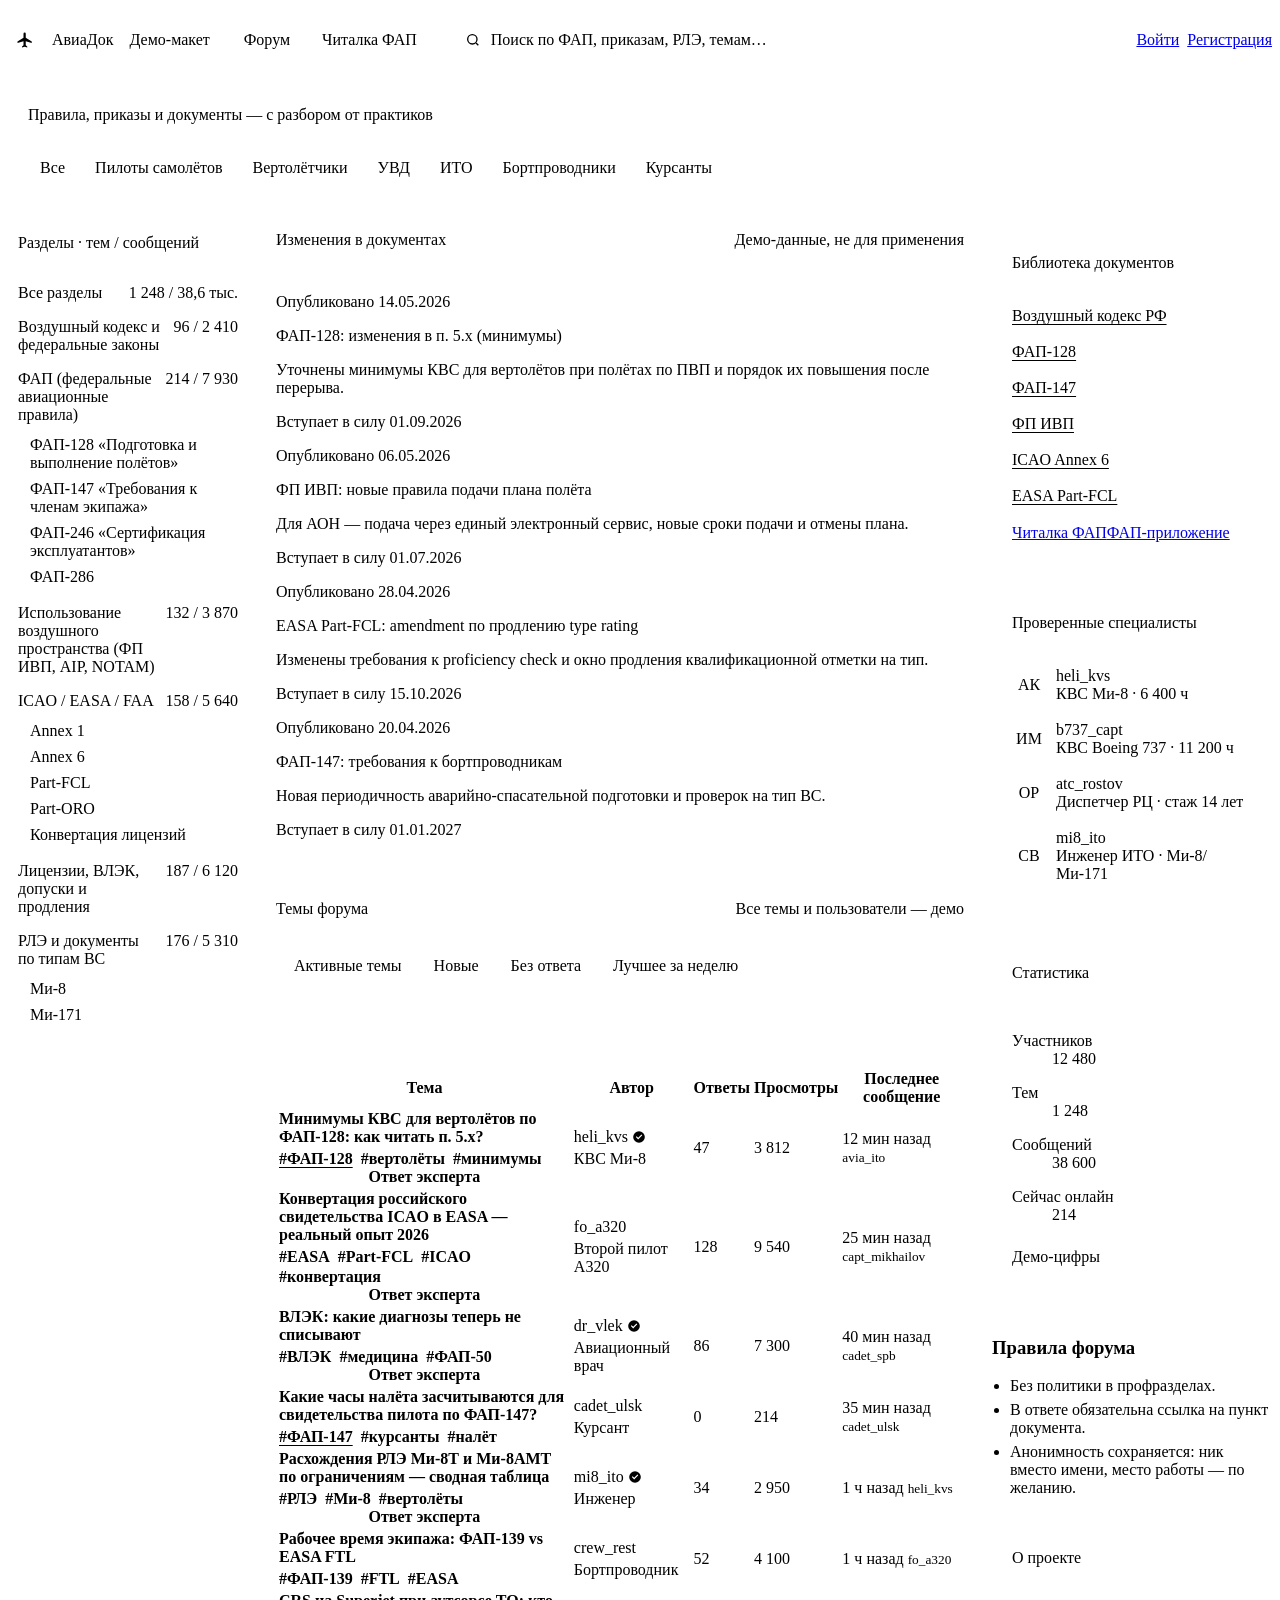
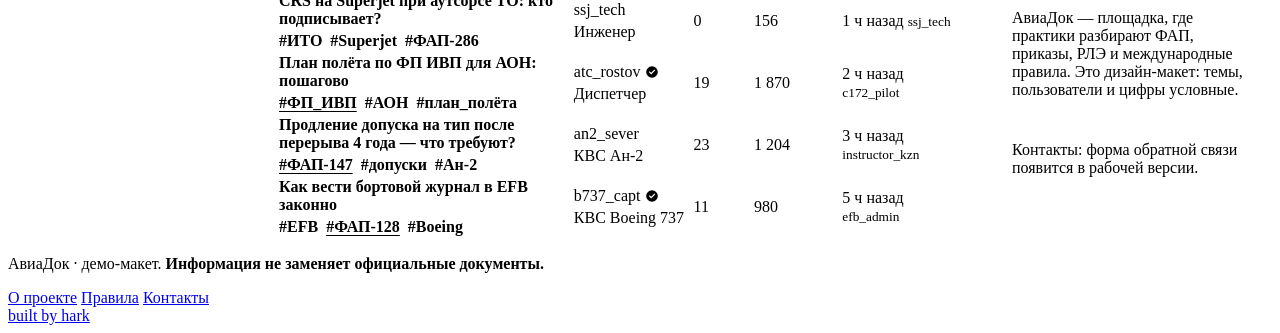
==== commit eb091152: "AviaDok: add FAP reader" ====
--- a/aviadok/index.html
+++ b/aviadok/index.html
@@ -1,702 +1,17 @@
-<!DOCTYPE html><html lang="ru"><head>
-    <meta charset="utf-8"/>
-    <meta name="viewport" content="width=device-width, initial-scale=1"/>
+<!doctype html>
+<html lang="ru">
+  <head>
+    <meta charset="utf-8" />
+    <meta name="viewport" content="width=device-width, initial-scale=1" />
     <title>Авиафорум Правила и документы — АвиаДок</title>
-    <link rel="preconnect" href="https://fonts.googleapis.com"/>
-    <link rel="preconnect" href="https://fonts.gstatic.com" crossorigin=""/>
-    <link rel="stylesheet" href="https://fonts.googleapis.com/css2?family=Geist:wght@400;500;600&amp;family=Geist+Mono:wght@400&amp;display=swap"/>
-    <style>/* Hark's design tokens and component styles. Each component's rules follow its @component comment. style-gates: data */
-
-/* @component foundations */
-:root {
-  color-scheme: light dark;
-
-  --text-primary: light-dark(#1d1d1f, #f5f5f7);         /* body text */
-  --text-secondary: light-dark(#636366, #a1a1a6);       /* supporting grey text */
-  --text-tertiary: light-dark(#1d1d1f4d, #f5f5f74d);    /* hollow dots, faint marks; never body text */
-  --text-primary-on: light-dark(#f5f5f7, #1d1d1f);      /* text on --fill-primary */
-  --text-secondary-on: light-dark(#aeaeb2, #5c5c60);    /* grey text on --fill-primary */
-  --fill-primary: light-dark(#1d1d1f, #f5f5f7);         /* the strong fill: solid chips, the nav, the badge */
-  --fill-primary-on: light-dark(#f5f5f7, #1d1d1f);      /* the page background */
-  --fill-secondary: light-dark(#1d1d1f80, #f5f5f780);
-  --fill-tertiary: light-dark(#e8e8ea, #2a2a2d);        /* the grey card, panel and row tint */
-  --fill-segment: light-dark(#3a3a3c, #e2e2e4);         /* the nav's tab track */
-  --fill-system-green: #00a665;                         /* status: done, ready */
-  --fill-system-orange: #ff4d00;                        /* status: now, current */
-  --fill-system-red: light-dark(#da2f35, #f1555b);      /* status: blocked, error */
-  --transparent-primary: light-dark(#1d1d1f4d, #f5f5f74d);
-  --stroke-primary: light-dark(#1d1d1f24, #f5f5f724);   /* strong hairline */
-  --stroke-secondary: light-dark(#1d1d1f12, #f5f5f712); /* faint hairline between rows */
-  --stroke-primary-on: light-dark(#f5f5f71a, #1d1d1f1a);
-  --stroke-composer: light-dark(#f5f5f780, #1d1d1f80);  /* the callout's glass edge */
-  --stroke-system-orange: #ff4d0026;
-  --hover-wash: light-dark(#1d1d1f0d, #f5f5f70d);
-  --hover-wash-primary-on: light-dark(#f9f9fa26, #1d1d1f14);
-
-  /* The hero is light text over a dark photo in both themes. */
-  --hero-surface: #161f39;
-  --hero-text: #f5f5f7;
-  --hero-text-muted: #f5f5f7cc;
-  --hero-scrim-strong: rgb(22 31 57 / 0.78);
-  --hero-scrim-soft: rgb(22 31 57 / 0.3);
-  --hero-scrim-side: rgb(22 31 57 / 0.45);
-  --hero-glass: rgb(22 31 57 / 0.42);
-  --hero-glass-faint: rgb(22 31 57 / 0.35);
-  --hero-glass-stroke: rgb(245 245 247 / 0.28);
-
-  --mat-regular: light-dark(rgb(255 255 255 / 0.56), rgb(29 29 31 / 0.55));
-  --mat-thin: light-dark(rgb(255 255 255 / 0.22), rgb(29 29 31 / 0.4));
-  --mat-agent: light-dark(rgb(255 255 255 / 0.84), rgb(29 29 31 / 0.66));
-  --mat-inverse: color-mix(in srgb, var(--fill-primary) 86%, transparent);  /* the nav: dark on light, light on dark */
-  --hark-blur: blur(50px) saturate(1.6);
-  --hark-shadow: 0 8px 40px #1d1d1f1f;
-
-  --sans: "GT Standard", "GT Standard L", "Geist", -apple-system, BlinkMacSystemFont, "Helvetica Neue", sans-serif;
-  --lh: 1.3;                                            /* every text style is 130% */
-  --weight-light: 300;
-  --weight-regular: 400;
-  --weight-medium: 500;
-  --weight-bold: 600;
-  --size-caption: 12px;                                 /* the smallest text allowed */
-  --size-meta: 13px;
-  --size-small: 14px;
-  --size-body: 15px;
-  --size-prose: 16px;
-  --size-heading: 20px;
-  --size-figure: clamp(24px, 3vw, 32px);
-  --size-title: clamp(26px, 3vw, 32px);
-  --size-display: clamp(34px, 5vw, 48px);
-  --size-lede: clamp(16px, 1.7vw, 20px);
-
-  --type-caption: var(--weight-regular) var(--size-caption)/var(--lh) var(--sans);
-  --type-tag: var(--weight-medium) var(--size-caption)/var(--lh) var(--sans);
-  --type-small: var(--weight-regular) var(--size-small)/var(--lh) var(--sans);
-  --type-label: var(--weight-medium) var(--size-small)/var(--lh) var(--sans);
-  --type-body: var(--weight-regular) var(--size-body)/var(--lh) var(--sans);
-  --type-body-strong: var(--weight-medium) var(--size-body)/var(--lh) var(--sans);
-  --type-heading: var(--weight-medium) var(--size-heading)/var(--lh) var(--sans);
-  --type-lede: var(--weight-medium) var(--size-lede)/var(--lh) var(--sans);
-  --type-figure: var(--weight-regular) var(--size-figure)/var(--lh) var(--sans);
-  --type-title: var(--weight-regular) var(--size-title)/var(--lh) var(--sans);
-  --type-display: var(--weight-medium) var(--size-display)/var(--lh) var(--sans);
-  --type-numeral: var(--weight-regular) 48px/1 var(--sans);
-
-  --r-s: 12px;
-  --r-m: 16px;
-  --r-l: 24px;
-  --r-xl: 32px;
-  --r-pill: 100px;
-
-  --ease-out: cubic-bezier(0.23, 1, 0.32, 1);
-  --dur-quick: 160ms;
-  --dur-draw: 1400ms;
-
-  --page-max: 1120px;
-  --gutter: clamp(16px, 3vw, 32px);                     /* the page's side padding */
-  --tap: 44px;                                          /* the smallest touch target */
-}
-:root[data-theme="light"] { color-scheme: light; }
-:root[data-theme="dark"] { color-scheme: dark; }
-
-* { box-sizing: border-box; }
-html { -webkit-text-size-adjust: 100%; scroll-behavior: smooth; }
-@media (prefers-reduced-motion: reduce) { html { scroll-behavior: auto; } }
-
-body {
-  margin: 0;
-  background: var(--fill-primary-on);
-  color: var(--text-primary);
-  font: var(--type-body);
-  -webkit-font-smoothing: antialiased;
-  overflow-x: hidden;
-}
-
-img { max-width: 100%; display: block; }
-figure { margin-inline: 0; }
-a { color: inherit; }
-b, strong { font-weight: var(--weight-bold); }
-p { margin: 0; text-wrap: pretty; }
-h1, h2, h3 { margin: 0; text-wrap: balance; }
-small { font-size: max(var(--size-caption), 0.85em); }
-.sub { color: var(--text-secondary); }
-
-:focus-visible { outline: 2px solid var(--fill-primary); outline-offset: 3px; border-radius: 6px; }
-
-/* @component page */
-.page {
-  max-width: var(--page-max);
-  margin: 0 auto;
-  padding-inline: var(--gutter);
-  padding-block: 12px 40px;
-  display: grid;
-  grid-template-columns: minmax(0, 1fr);
-  gap: 16px;
-}
-.main { display: grid; grid-template-columns: minmax(0, 1fr); gap: 16px; min-width: 0; }
-
-.glass {
-  background: var(--mat-inverse);
-  -webkit-backdrop-filter: var(--hark-blur);
-  backdrop-filter: var(--hark-blur);
-  border: 1px solid var(--stroke-primary-on);
-}
-.nav {
-  position: sticky;
-  top: calc(env(safe-area-inset-top, 0px) + 12px);
-  z-index: 20;
-  justify-self: center;
-  max-width: 100%;
-  display: flex;
-  align-items: center;
-  gap: 6px;
-  padding: 5px;
-  border-radius: var(--r-pill);
-  box-shadow: var(--hark-shadow);
-}
-.nav :focus-visible { outline-color: var(--fill-primary-on); }
-.seg {
-  display: flex;
-  min-width: 0;
-  overflow-x: auto;
-  scrollbar-width: none;
-  border-radius: var(--r-pill);
-  background: var(--fill-segment);
-}
-.seg::-webkit-scrollbar { display: none; }
-.seg a {
-  flex: none;
-  padding: 8px 14px;
-  border-radius: var(--r-pill);
-  font: var(--type-label);
-  color: var(--text-secondary-on);
-  text-decoration: none;
-  white-space: nowrap;
-}
-.seg a:hover { color: var(--text-primary-on); }
-/* The active tab carries its own fill so its text is measured against it. */
-.seg a[aria-current="true"] { background: var(--fill-primary-on); color: var(--text-primary); }
-.theme-btn {
-  flex: none;
-  width: 36px; height: 36px;
-  display: grid;
-  place-items: center;
-  border: 0;
-  border-radius: 50%;
-  background: var(--hover-wash-primary-on);
-  color: var(--text-primary-on);
-  cursor: pointer;
-}
-.theme-btn:hover { box-shadow: inset 0 0 0 100px var(--hover-wash-primary-on); }
-.theme-btn::before { content: ""; width: 14px; height: 14px; border-radius: 50%; box-shadow: inset 0 0 0 1.5px currentColor; background: linear-gradient(to right, light-dark(currentColor, transparent) 50%, light-dark(transparent, currentColor) 50%); }
-@media (max-width: 599px) {
-  .seg a { display: flex; align-items: center; min-height: var(--tap); }
-  .theme-btn { width: var(--tap); height: var(--tap); }
-}
-
-/* @component footer */
-.foot {
-  display: flex;
-  flex-wrap: wrap;
-  align-items: center;
-  justify-content: space-between;
-  gap: 16px 24px;
-  padding-top: 24px;
-  border-top: 1px solid var(--stroke-secondary);
-  font-size: var(--size-small);
-  color: var(--text-secondary);
-}
-.foot strong { color: var(--text-primary); }
-.foot nav { display: flex; flex-wrap: wrap; gap: 6px; }
-.foot nav a {
-  padding: 6px 12px;
-  border-radius: var(--r-pill);
-  background: var(--fill-tertiary);
-  color: var(--text-primary);
-  font: var(--type-tag);
-  text-decoration: none;
-}
-.foot nav a:hover { box-shadow: inset 0 0 0 100px var(--hover-wash); }
-.badge {
-  display: inline-flex;
-  align-items: center;
-  gap: 10px;
-  padding: 12px 16px;
-  border-radius: var(--r-xl);
-  background: var(--fill-primary);
-  color: var(--text-primary-on);
-  box-shadow: var(--hark-shadow);
-  font: var(--weight-medium) var(--size-body)/1.1 var(--sans);
-  text-decoration: none;
-}
-.badge:hover { box-shadow: var(--hark-shadow), inset 0 0 0 100px var(--hover-wash-primary-on); }
-.hark-mark { display: inline-grid; place-items: center; }
-.hark-mark svg { display: block; }
-@media (max-width: 599px) {
-  .foot nav a { display: inline-flex; align-items: center; min-height: var(--tap); min-width: var(--tap); }
-  .badge { min-height: var(--tap); }
-}
-
-/* @component chip */
-.chip {
-  display: inline-flex;
-  align-items: center;
-  gap: 6px;
-  padding: 4px 10px 4px 8px;
-  border-radius: var(--r-pill);
-  font: var(--type-tag);
-  max-width: 100%;
-  background: var(--fill-tertiary);
-  color: var(--text-secondary);
-  vertical-align: middle;
-}
-.chip::before {
-  content: "";
-  width: 7px; height: 7px;
-  border-radius: 50%;
-  flex: none;
-  box-shadow: inset 0 0 0 1.5px var(--text-tertiary);
-}
-.chip--solid { background: var(--fill-primary); color: var(--text-primary-on); }
-.chip--solid::before { background: var(--fill-system-green); box-shadow: none; }
-td .chip { white-space: nowrap; }
-/* @component dot */
-.dot {
-  display: inline-flex;
-  align-items: center;
-  gap: 6px;
-  margin-top: 4px;
-  font: var(--type-tag);
-  color: var(--text-primary);
-}
-.dot::before { content: ""; width: 7px; height: 7px; border-radius: 50%; background: var(--fill-system-green); }
-tbody th .dot { display: flex; width: fit-content; }
-/* @component pill */
-.pill {
-  display: inline-block;
-  padding: 1px 8px;
-  border-radius: var(--r-pill);
-  background: var(--fill-tertiary);
-  color: var(--text-secondary);
-  font: var(--type-tag);
-  white-space: normal;
-  vertical-align: 1px;
-}
-/* @component button, link and links */
-.btn {
-  display: inline-flex;
-  align-items: center;
-  gap: 6px;
-  min-height: 30px;
-  padding: 5px 12px;
-  border-radius: var(--r-s);
-  background: var(--fill-primary-on);
-  color: var(--text-primary);
-  border: 1px solid var(--stroke-primary);
-  font: var(--type-tag);
-  text-decoration: none;
-  max-width: 100%;
-  transition: box-shadow var(--dur-quick) ease;
-}
-.btn:hover { box-shadow: inset 0 0 0 100px var(--hover-wash); }
-.btn[target="_blank"]::after { content: "\2197"; font-size: 11px; color: var(--text-secondary); }
-.link {
-  color: var(--text-primary);
-  text-decoration: underline;
-  text-decoration-color: var(--stroke-primary);
-  text-underline-offset: 3px;
-  max-width: 100%;
-  overflow-wrap: anywhere;
-}
-.link:hover { text-decoration-color: currentColor; }
-.links { display: flex; flex-wrap: wrap; gap: 8px; }
-@media (pointer: coarse), (max-width: 599px) { .btn { min-height: var(--tap); padding-inline: 14px; } }
-@media (max-width: 599px) {
-  .link { display: inline-flex; align-items: center; min-width: var(--tap); min-height: var(--tap); margin: -13px 0; vertical-align: middle; }
-}
-/* @component text and fineprint */
-.prose { display: grid; gap: 12px; max-width: 68ch; font-size: var(--size-prose); }
-.fineprint { font-size: var(--size-small); color: var(--text-secondary); max-width: 70ch; }
-/* @component hero */
-.hero {
-  position: relative;
-  min-height: clamp(460px, 64vh, 660px);
-  border-radius: var(--r-xl);
-  overflow: hidden;
-  display: flex;
-  align-items: flex-end;
-  color: var(--hero-text);
-  isolation: isolate;
-  box-shadow: var(--hark-shadow);
-  background: var(--hero-surface);
-}
-/* Without a photo the hero is as tall as its copy, so the callout sits beside the copy instead of over it. */
-.hero:not(:has(.hero__img)) { min-height: 0; background: var(--hero-surface) center / cover no-repeat; }
-.hero:not(:has(.hero__img))::after { background: linear-gradient(to right, var(--hero-scrim-side) 0%, transparent 60%); }
-@media (min-width: 761px) {
-  .hero:not(:has(.hero__img)) > .callout { position: static; flex: none; align-self: flex-start; margin: clamp(16px, 2.4vw, 24px) clamp(16px, 2.4vw, 24px) clamp(16px, 2.4vw, 24px) auto; }
-}
-.hero__img {
-  position: absolute;
-  inset: 0;
-  width: 100%;
-  height: 100%;
-  object-fit: cover;
-  object-position: 40% 60%;
-  z-index: -2;
-}
-.hero::after {
-  content: "";
-  position: absolute;
-  inset: 0;
-  z-index: -1;
-  background:
-    linear-gradient(to top, var(--hero-scrim-strong) 0%, var(--hero-scrim-soft) 42%, transparent 66%),
-    linear-gradient(to right, var(--hero-scrim-side) 0%, transparent 60%);
-}
-.hero__copy {
-  display: grid;
-  gap: 14px;
-  max-width: 40rem;
-  padding: clamp(24px, 4vw, 48px);
-  padding-bottom: clamp(28px, 3.4vw, 44px);
-}
-.hero__eyebrow {
-  justify-self: start;
-  padding: 6px 12px;
-  border-radius: var(--r-pill);
-  background: var(--hero-glass);
-  border: 1px solid var(--hero-glass-stroke);
-  -webkit-backdrop-filter: var(--hark-blur);
-  backdrop-filter: var(--hark-blur);
-  font: var(--type-label);
-}
-.hero h1 { font: var(--type-display); letter-spacing: 0; }
-.hero h1 em { font-style: normal; }
-.hero__sub { font: var(--type-lede); max-width: 34ch; }
-.hero__meta { font-size: var(--size-small); color: var(--hero-text-muted); }
-.hero__credit {
-  position: absolute;
-  right: clamp(20px, 3vw, 32px);
-  bottom: 16px;
-  padding: 4px 10px;
-  border-radius: var(--r-pill);
-  background: var(--hero-glass-faint);
-  -webkit-backdrop-filter: var(--hark-blur);
-  backdrop-filter: var(--hark-blur);
-  font: var(--type-caption);
-  color: var(--hero-text-muted);
-}
-.hero > .callout {
-  position: absolute;
-  top: clamp(16px, 2.4vw, 24px);
-  right: clamp(16px, 2.4vw, 24px);
-  width: min(320px, calc(100% - 32px));
-}
-@media (max-width: 760px) {
-  .hero { flex-direction: column; justify-content: flex-end; align-items: stretch; min-height: 0; }
-  .hero__img { object-position: 22% 50%; }
-  .hero__copy { padding-top: 260px; padding-bottom: 28px; }
-  .hero:not(:has(.hero__img)) .hero__copy { padding-top: clamp(24px, 4vw, 48px); }
-  .hero__credit { top: 16px; right: 16px; bottom: auto; }
-  .hero > .callout { position: static; width: auto; margin: 0 12px 12px; }
-}
-/* @component callout */
-.callout {
-  max-width: 420px;
-  display: grid;
-  gap: 10px;
-  padding: 16px 18px 18px;
-  border-radius: var(--r-l);
-  background: var(--mat-agent);
-  -webkit-backdrop-filter: var(--hark-blur);
-  backdrop-filter: var(--hark-blur);
-  border: 1px solid var(--stroke-composer);
-  box-shadow: var(--hark-shadow);
-  color: var(--text-primary);
-  font-size: var(--size-small);
-}
-.callout__head { display: flex; align-items: center; gap: 8px; color: var(--text-secondary); font-weight: var(--weight-medium); }
-.callout__head svg { color: var(--text-primary); }
-.callout__lead { font-size: var(--size-body); }
-.callout .fineprint { font-size: var(--size-caption); }
-.callout .btn { justify-self: start; }
-/* @component stats */
-.stats { display: grid; grid-auto-flow: column; grid-auto-columns: minmax(0, 1fr); padding-top: 8px; }
-.stat {
-  display: grid;
-  grid-template-rows: 1fr auto;
-  gap: 4px;
-  padding: 12px 24px;
-  border-left: 1px solid var(--stroke-secondary);
-}
-.stat:first-child { border-left: 0; padding-left: 0; }
-.stat__fig { font: var(--type-figure); font-variant-numeric: tabular-nums; }
-.stat__label { font-size: var(--size-small); color: var(--text-secondary); }
-@media (max-width: 760px) {
-  .stats { grid-auto-flow: row; grid-template-columns: auto minmax(0, 1fr); column-gap: 12px; padding-top: 0; }
-  .stat { grid-column: 1 / -1; grid-template-columns: subgrid; align-items: baseline; gap: 12px; padding: 14px 0; border-left: 0; border-top: 1px solid var(--stroke-secondary); }
-  .stat:first-child { border-top: 0; }
-}
-/* @component section */
-.section {
-  padding-block: clamp(40px, 6vw, 72px) clamp(16px, 2vw, 24px);
-  border-top: 1px solid var(--stroke-secondary);
-  scroll-margin-top: calc(env(safe-area-inset-top, 0px) + 72px); /* Clears the sticky .nav: its top offset plus its tallest height, 56px. */
-  min-width: 0;
-}
-.section > * + * { margin-top: clamp(20px, 2.4vw, 28px); }
-.section > .head + * { margin-top: 0; }
-.head {
-  display: grid;
-  grid-template-columns: minmax(0, 1.65fr) minmax(0, 1fr);
-  gap: 10px 40px;
-  align-items: end;
-  margin-bottom: clamp(24px, 3vw, 36px);
-}
-.head__eyebrow { grid-column: 1 / -1; font: var(--type-label); color: var(--text-secondary); }
-.head h2 { font: var(--type-title); }
-.head__sub { justify-self: end; font-size: var(--size-body); color: var(--text-secondary); max-width: 44ch; text-align: right; }
-@media (max-width: 900px) { .head { grid-template-columns: 1fr; } .head__sub { justify-self: start; text-align: left; } }
-/* @component table */
-.table-wrap { margin-inline: -12px; padding-inline: 12px; overflow-x: auto; }
-table { width: 100%; border-collapse: collapse; font: var(--type-small); font-variant-numeric: tabular-nums; }
-caption { text-align: left; font: var(--type-caption); color: var(--text-secondary); padding: 0 0 10px; }
-th, td { text-align: left; vertical-align: top; padding: 12px; border-bottom: 1px solid var(--stroke-secondary); }
-th:first-child, td:first-child { padding-left: 0; }
-th:last-child, td:last-child { padding-right: 0; }
-thead th {
-  font: var(--type-tag);
-  color: var(--text-secondary);
-  border-bottom-color: var(--stroke-primary);
-  padding-top: 0;
-  padding-bottom: 8px;
-  white-space: nowrap;
-}
-tbody th { font-weight: var(--weight-bold); }
-tbody tr:last-child > * { border-bottom: 0; }
-.rowhead { white-space: nowrap; }
-td small, th small { display: block; font: var(--type-caption); color: var(--text-secondary); margin-top: 2px; }
-td.num { font-weight: var(--weight-bold); white-space: nowrap; }
-td.num small { white-space: normal; }
-.muted { color: var(--text-secondary); }
-tr.is-highlight > * { background: var(--fill-tertiary); }
-tr.is-highlight > :first-child { box-shadow: -12px 0 var(--fill-tertiary); }
-tr.is-highlight > :last-child { box-shadow: 12px 0 var(--fill-tertiary); }
-.after-table { margin-top: 20px; padding-inline: 12px; }
-@media (max-width: 599px) {
-  .table-wrap table, .table-wrap tbody, .table-wrap tr, .table-wrap th, .table-wrap td { display: block; }
-  .table-wrap thead { display: none; }
-  .table-wrap caption { display: block; text-align: left; }
-  .table-wrap tbody tr { padding: 12px 0; border-bottom: 1px solid var(--stroke-secondary); }
-  .table-wrap tbody tr.is-highlight { margin-inline: -12px; padding-inline: 12px; background: var(--fill-tertiary); }
-  .table-wrap tbody tr.is-highlight > * { background: none; box-shadow: none; }
-  .table-wrap tbody tr > * { border-bottom: 0; padding: 2px 0; }
-  .table-wrap tbody td.is-empty { display: none; }
-  .table-wrap tbody td[data-label] { display: grid; grid-template-columns: minmax(0, 8em) minmax(0, 1fr); column-gap: 12px; }
-  .table-wrap tbody td[data-label]::before { content: attr(data-label) " "; color: var(--text-secondary); font-size: var(--size-caption); }
-  .rowhead { white-space: normal; }
-}
-/* @component compare */
-.compare { margin-inline: -12px; overflow-x: auto; scroll-snap-type: x mandatory; }
-.compare table { table-layout: fixed; min-width: calc(var(--compare-cols, 3) * 200px); }
-.compare th, .compare td { scroll-snap-align: start; padding-inline: 12px; }
-.compare thead th { font: var(--type-body-strong); color: var(--text-primary); white-space: normal; padding-top: 0; padding-bottom: 14px; border-bottom-color: var(--stroke-secondary); }
-/* On light tiles a white product backdrop blends into the grey. */
-.compare__media { position: relative; display: grid; grid-template: minmax(0, 1fr) / minmax(0, 1fr); place-items: center; width: 100%; aspect-ratio: 4 / 3; max-height: 240px; margin: 0 0 12px; padding: 16px; border-radius: var(--r-m); background: var(--fill-tertiary); }
-.compare__media img { max-width: 100%; max-height: 100%; mix-blend-mode: multiply; }
-.compare thead th > .chip { display: flex; width: fit-content; margin-top: 8px; }
-.compare:has(.compare__media) thead th:not(:has(.compare__media))::before { content: ""; display: block; width: 100%; aspect-ratio: 4 / 3; max-height: 240px; margin-bottom: 12px; border-radius: var(--r-m); background: var(--fill-tertiary); }
-:root[data-theme="dark"] .compare__media img { mix-blend-mode: normal; border-radius: var(--r-s); }
-@media (prefers-color-scheme: dark) { :root:not([data-theme="light"]) .compare__media img { mix-blend-mode: normal; border-radius: var(--r-s); } }
-/* The header column shrinks to nothing on screen but stays in the table, so screen readers keep each value's row header. */
-.js .compare tbody th[scope="row"], .js .compare thead td:first-child { width: 0; padding: 0; border: 0; overflow: hidden; clip-path: inset(50%); white-space: nowrap; }
-.js .compare td[data-label]::before { content: attr(data-label); content: attr(data-label) / ""; display: block; margin-bottom: 4px; font: var(--type-caption); color: var(--text-secondary); }
-@media (max-width: 599px) { .compare table { min-width: calc(var(--compare-cols, 3) * 68vw); } }
-/* @component steps */
-.step {
-  display: grid;
-  grid-template-columns: 112px minmax(0, 1fr) minmax(220px, 0.78fr);
-  gap: 16px 28px;
-  padding: 28px 0;
-  border-bottom: 1px solid var(--stroke-secondary);
-}
-.step > * { min-width: 0; }
-.steps > .step:last-child { border-bottom: 0; }
-.step p + p { margin-top: 8px; }
-.step__num { font: var(--type-numeral); color: var(--text-primary); font-variant-numeric: tabular-nums; }
-.step__eyebrow { margin-top: 8px; font: var(--type-label); color: var(--text-secondary); }
-.step h3 { font: var(--type-heading); margin-bottom: 12px; }
-.step__pills { list-style: none; margin: 0 0 14px; padding: 0; display: flex; flex-wrap: wrap; gap: 6px; }
-.step__pills li {
-  padding: 4px 10px;
-  border-radius: var(--r-pill);
-  border: 1px solid var(--stroke-primary);
-  font-size: var(--size-meta);
-  color: var(--text-secondary);
-  max-width: 100%;
-}
-.step__pills b { color: var(--text-primary); font-weight: var(--weight-bold); }
-.step__panel {
-  align-self: start;
-  margin: 0;
-  padding: 16px 18px;
-  border-radius: var(--r-m);
-  background: var(--fill-tertiary);
-  font-size: var(--size-small);
-}
-.step__panel dt { font-size: var(--size-caption); color: var(--text-secondary); margin-bottom: 2px; }
-.step__panel dd { margin: 0 0 12px; }
-.step__panel dd:last-child { margin-bottom: 0; }
-.step__panel .fineprint { display: block; margin-top: 6px; font-size: var(--size-caption); }
-.step__panel .btn { margin-top: 8px; }
-.step__figure { grid-column: 2 / span 2; margin: 0; }
-.step__figure img { width: 100%; height: clamp(200px, 26vw, 320px); object-fit: cover; border-radius: var(--r-m); }
-.step__figure figcaption { font-size: var(--size-caption); color: var(--text-secondary); padding-top: 10px; }
-@media (min-width: 901px) {
-  .step:not(:has(> .step__panel)) { grid-template-columns: 112px minmax(0, 1fr); }
-  .step:not(:has(> .step__panel)) > .step__figure { grid-column: 2; }
-}
-@media (max-width: 900px) {
-  .step { grid-template-columns: minmax(0, 1fr); gap: 14px; }
-  .step__figure { grid-column: 1; }
-  .step__intro { display: flex; align-items: baseline; gap: 14px; }
-  .step__num { font-size: 40px; }
-  .step__eyebrow { margin-top: 0; }
-}
-/* @component checklist */
-.checklist { display: grid; grid-template-columns: minmax(0, 1.4fr) auto minmax(0, 1fr); column-gap: 20px; list-style: none; margin: 0; padding: 0; }
-.checklist:not(:has(.checklist__note)) { grid-template-columns: minmax(0, 1fr) auto; }
-.checklist > li {
-  display: grid;
-  grid-column: 1 / -1;
-  grid-template-columns: subgrid;
-  row-gap: 8px;
-  align-items: center;
-  padding: 14px 0;
-  border-bottom: 1px solid var(--stroke-secondary);
-}
-.checklist > li:last-child { border-bottom: 0; }
-.checklist__item { grid-column: 1; font-weight: var(--weight-bold); }
-.checklist > li > .chip { grid-column: 2; justify-self: start; }
-.checklist:not(:has(.checklist__note)) > li > .chip { justify-self: end; }
-.checklist__item small { display: block; font-weight: var(--weight-regular); font-size: var(--size-caption); color: var(--text-secondary); margin-top: 2px; }
-.checklist__note { grid-column: 3; font-size: var(--size-small); color: var(--text-secondary); }
-.checklist > li.is-done .checklist__item { text-decoration: line-through; text-decoration-color: var(--text-tertiary); }
-@media (max-width: 760px) {
-  .checklist { grid-template-columns: minmax(0, 1fr) auto; }
-  .checklist > li > .chip { justify-self: end; }
-  .checklist__note { grid-column: 1 / -1; }
-}
-/* @component breakdown */
-.breakdown { max-width: 720px; }
-@media (min-width: 901px) { .section > .breakdown, .section > .aside { max-width: calc((100% - 40px) * 1.65 / 2.65); } }
-.breakdown dl { margin: 0; }
-.breakdown .row {
-  display: flex;
-  align-items: baseline;
-  justify-content: space-between;
-  gap: 16px;
-  padding: 14px 0;
-  border-bottom: 1px solid var(--stroke-secondary);
-}
-.breakdown dt { font-size: var(--size-body); }
-.breakdown dt small { display: block; color: var(--text-secondary); font-size: var(--size-meta); margin-top: 2px; }
-.breakdown dd { margin: 0; font-weight: var(--weight-bold); font-size: var(--size-body); white-space: nowrap; font-variant-numeric: tabular-nums; }
-.breakdown .row--total {
-  margin-top: -1px;
-  padding: 18px 0 0;
-  border-top: 1px solid var(--stroke-primary);
-  border-bottom: 0;
-  flex-wrap: wrap;
-  align-items: baseline;
-}
-.breakdown .row--total dt { font: var(--type-body-strong); }
-.breakdown .row--total dd { font: var(--type-figure); white-space: normal; }
-.breakdown .fineprint { margin-top: 16px; }
-/* @component pair */
-.pair { display: grid; grid-template-columns: repeat(2, minmax(0, 1fr)); gap: clamp(20px, 3vw, 40px); align-items: start; }
-.pair:has(> :is(.callout, .aside):last-child) { grid-template-columns: minmax(0, 1.65fr) minmax(0, 1fr); column-gap: 40px; }
-.pair > .callout { max-width: none; }
-@media (max-width: 760px) { .pair, .pair:has(> :is(.callout, .aside):last-child) { grid-template-columns: minmax(0, 1fr); } }
-/* @component timeline */
-.timeline { display: grid; grid-template-columns: 210px minmax(0, 1fr) auto; column-gap: 28px; list-style: none; margin-inline: 0; margin-bottom: 0; padding: 0; }
-.timeline > li {
-  display: grid;
-  grid-column: 1 / -1;
-  grid-template-columns: subgrid;
-  row-gap: 8px;
-  align-items: start;
-  padding: 18px 0;
-  border-bottom: 1px solid var(--stroke-secondary);
-}
-.timeline > li:first-child { padding-top: 0; }
-.timeline > li:last-child { border-bottom: 0; padding-bottom: 0; }
-.timeline__when { display: flex; align-items: baseline; gap: 12px; font-weight: var(--weight-bold); }
-.timeline__when::before {
-  content: "";
-  width: 8px; height: 8px;
-  flex: none;
-  border-radius: 50%;
-  box-shadow: inset 0 0 0 1.5px var(--text-tertiary);
-  transform: translateY(-1px);
-}
-.timeline > li.is-current .timeline__when::before { background: var(--fill-system-orange); box-shadow: 0 0 0 4px var(--stroke-system-orange); }
-.timeline > li > p:has(> .chip:only-child) { justify-self: end; }
-.timeline__what ul { margin: 0; padding-left: 18px; }
-.timeline__what li { margin-bottom: 4px; }
-.timeline__what li:last-child { margin-bottom: 0; }
-.timeline__what p + p { margin-top: 6px; }
-@media (max-width: 900px) {
-  .timeline { grid-template-columns: minmax(0, 1fr); }
-  .timeline > li > p:has(> .chip:only-child) { justify-self: start; }
-  .timeline__what, .timeline > li > p:last-child { padding-left: 20px; }
-}
-/* @component cards */
-.cards { display: grid; grid-template-columns: repeat(auto-fit, minmax(min(100%, 260px), 1fr)); gap: 16px; }
-.cards:has(> :nth-child(4):last-child) { grid-template-columns: repeat(2, minmax(0, 1fr)); }
-.cards > div { padding: 22px 24px; border-radius: var(--r-m); background: var(--fill-tertiary); }
-.cards h3 { font: var(--type-heading); margin-bottom: 10px; }
-.cards ul { margin: 0; padding: 0; list-style: none; }
-.cards li { padding: 10px 0; border-bottom: 1px solid var(--stroke-secondary); }
-.cards li:last-child { border-bottom: 0; padding-bottom: 0; }
-.cards__media { display: grid; grid-template: minmax(0, 1fr) / minmax(0, 1fr); place-items: center; aspect-ratio: 4 / 3; max-height: 220px; margin: 0 0 14px; padding: 12px; border-radius: var(--r-s); background: var(--fill-primary-on); }
-.cards__media img { max-width: 100%; max-height: 100%; mix-blend-mode: multiply; }
-:root[data-theme="dark"] .cards__media img { mix-blend-mode: normal; }
-@media (prefers-color-scheme: dark) { :root:not([data-theme="light"]) .cards__media img { mix-blend-mode: normal; } }
-.cards .quote { font: var(--type-heading); margin-bottom: 8px; text-wrap: balance; }
-@media (max-width: 900px) { .cards { grid-template-columns: 1fr; } }
-@media (max-width: 760px) { .cards:has(> :nth-child(4):last-child) { grid-template-columns: minmax(0, 1fr); } }
-/* @component aside */
-.aside {
-  max-width: 62ch;
-  padding: 20px 22px;
-  border: 1.5px dashed var(--stroke-primary);
-  border-radius: var(--r-m);
-}
-.aside h3 { font: var(--type-heading); margin-bottom: 6px; }
-/* @component chart */
-.chart { margin-bottom: 8px; padding: 20px 20px 12px; border-radius: var(--r-m); background: var(--fill-tertiary); overflow-x: auto; }
-.chart__cap { font-size: var(--size-caption); color: var(--text-secondary); margin-bottom: 12px; }
-.chart svg { width: 100%; height: auto; display: block; }
-.pf-grid { stroke: var(--stroke-primary); stroke-width: 1; }
-.pf-line { stroke: var(--fill-primary); stroke-width: 2.4; fill: none; stroke-linejoin: round; stroke-linecap: round; }
-.pf-fill { fill: var(--fill-primary); opacity: 0.07; }
-.pf-dot { fill: var(--fill-primary-on); stroke: var(--fill-primary); stroke-width: 2; }
-.pf-alt { fill: var(--text-primary); font: var(--weight-bold) var(--size-body) var(--sans); text-anchor: middle; }
-.pf-name { fill: var(--text-secondary); font: var(--weight-medium) var(--size-meta) var(--sans); text-anchor: middle; }
-.pf-num { fill: var(--text-tertiary); font: var(--weight-medium) var(--size-meta) var(--sans); text-anchor: middle; }
-.pf-axis { fill: var(--text-secondary); font: var(--weight-regular) var(--size-caption) var(--sans); }
-.js .chart:not(.is-in) .pf-line { stroke-dasharray: 1400; stroke-dashoffset: 1400; }
-.js .chart.is-in .pf-line { stroke-dasharray: 1400; stroke-dashoffset: 0; transition: stroke-dashoffset var(--dur-draw) var(--ease-out) 120ms; }
-@media (prefers-reduced-motion: reduce) { .js .chart .pf-line { stroke-dasharray: none; stroke-dashoffset: 0; transition: none; } }
-/* @component figure */
-.band { margin-inline: 0; margin-bottom: 0; }
-.band img { width: 100%; height: clamp(240px, 40vw, 520px); object-fit: cover; border-radius: var(--r-xl); }
-.band figcaption { font-size: var(--size-caption); color: var(--text-secondary); padding: 10px 4px 0; }
-.is-portrait img { width: auto; max-width: 100%; height: clamp(320px, 48vw, 560px); }
-</style>
-    <style>.hero:not(:has(.hero__img)) { background-image: url("[data-uri]"); }
-</style>
+    <link rel="preconnect" href="https://fonts.googleapis.com" />
+    <link rel="preconnect" href="https://fonts.gstatic.com" crossorigin />
+    <link
+      rel="stylesheet"
+      href="https://fonts.googleapis.com/css2?family=Geist:wght@400;500;600&family=Geist+Mono:wght@400&display=swap"
+    />
+    <link rel="stylesheet" href="hark.css" />
+    <link rel="stylesheet" href="hark-hero.css" />
     <style>
       .x-wide { max-width: 1360px; }
       .x-sr { position: absolute; width: 1px; height: 1px; overflow: hidden; clip: rect(0 0 0 0); white-space: nowrap; }
@@ -838,21 +153,182 @@
         .x-logo { min-height: var(--tap); min-width: var(--tap); justify-content: center; }
         .x-tlink { display: block; width: 100%; min-height: var(--tap); }
       }
+
+      /* ===== views + top nav ===== */
+      .x-view { display: grid; gap: 16px; min-width: 0; }
+      .x-view[hidden] { display: none; }
+      .x-views { display: flex; gap: 4px; padding: 4px; border-radius: var(--r-pill); background: var(--fill-tertiary); flex: none; }
+      .x-views a { display: inline-flex; align-items: center; padding: 7px 14px; border-radius: var(--r-pill); font: var(--type-label); color: var(--text-secondary); text-decoration: none; white-space: nowrap; }
+      .x-views a:hover { color: var(--text-primary); }
+      .x-views a[aria-current="page"] { background: var(--fill-primary-on); color: var(--text-primary); box-shadow: 0 1px 4px var(--stroke-primary); }
+      .x-doctag { color: var(--text-primary); text-decoration: underline; text-decoration-color: var(--stroke-primary); text-underline-offset: 3px; }
+      .x-doctag:hover { text-decoration-color: currentColor; }
+      .x-demo { font: var(--type-caption); color: var(--text-secondary); }
+      @media (max-width: 700px) {
+        .x-top { position: static; }
+        .x-views { order: 2; flex-basis: 100%; }
+        .x-views a { flex: 1; justify-content: center; min-height: var(--tap); }
+        .x-doctag { display: inline-flex; align-items: center; min-height: var(--tap); min-width: var(--tap); }
+        .x-list a.x-subbtn { display: inline-flex; align-items: center; min-height: var(--tap); min-width: var(--tap); }
+        .x-list li:has(> a.x-subbtn) { padding: 0; }
+        .x-search { order: 3; }
+        body.is-reader .x-search { display: none; }
+      }
+
+      /* ===== reader ===== */
+      .x-progress { position: fixed; inset: 0 0 auto 0; height: 3px; z-index: 60; pointer-events: none; }
+      .x-progress span { display: block; height: 100%; background: var(--fill-primary); transform-origin: 0 50%; transform: scaleX(0); }
+      .x-rd { display: grid; grid-template-columns: 280px minmax(0, 1fr) 320px; gap: 28px; align-items: start; }
+      .x-rdl, .x-rdr { position: sticky; top: calc(var(--x-toph, 0px) + 16px); max-height: calc(100vh - var(--x-toph, 0px) - 32px); display: flex; flex-direction: column; gap: 14px; min-width: 0; }
+      .x-rdl .x-panel, .x-rdr .x-panel { padding: 16px; gap: 10px; min-height: 0; }
+      .x-swpanel { flex: 0 1 auto; max-height: 52%; display: flex !important; flex-direction: column; }
+      .x-tocpanel { flex: 1 1 auto; display: flex !important; flex-direction: column; }
+      .x-scroll { overflow-y: auto; scrollbar-width: thin; min-height: 0; margin-inline: -6px; padding-inline: 6px; }
+      .x-field { width: 100%; height: 36px; padding: 0 12px; border-radius: var(--r-pill); border: 1px solid var(--stroke-primary); background: var(--fill-primary-on); color: var(--text-primary); font: var(--type-small); }
+      .x-field::placeholder { color: var(--text-secondary); }
+      .x-field:focus { outline: 2px solid var(--fill-primary); outline-offset: 1px; }
+      .x-grp { font: var(--type-tag); color: var(--text-secondary); padding: 12px 8px 4px; }
+      .x-grp:first-child { padding-top: 2px; }
+      .x-doc { width: 100%; display: grid; gap: 2px; padding: 8px; border: 0; border-radius: var(--r-s); background: none; text-align: left; color: var(--text-primary); font: var(--type-small); cursor: pointer; }
+      .x-doc:hover { background: var(--hover-wash); }
+      .x-doc[aria-current="true"] { background: var(--fill-primary-on); box-shadow: 0 1px 4px var(--stroke-primary); }
+      .x-doc__t { display: -webkit-box; -webkit-line-clamp: 2; -webkit-box-orient: vertical; overflow: hidden; }
+      .x-doc small { font: var(--type-caption); color: var(--text-secondary); display: flex; align-items: center; gap: 6px; flex-wrap: wrap; }
+      .x-new { display: inline-block; padding: 1px 8px; border-radius: var(--r-pill); background: var(--fill-primary); color: var(--text-primary-on); font: var(--type-tag); }
+      .x-toc, .x-toc ul { list-style: none; margin: 0; padding: 0; }
+      .x-toc ul { padding-left: 22px; }
+      .x-tcrow { display: flex; align-items: flex-start; gap: 2px; }
+      .x-tctog { flex: none; width: 24px; height: 28px; border: 0; background: none; color: var(--text-secondary); cursor: pointer; border-radius: 8px; display: grid; place-items: center; }
+      .x-tctog:hover { background: var(--hover-wash); color: var(--text-primary); }
+      .x-tctog svg { transition: transform var(--dur-quick) ease; }
+      .x-tctog[aria-expanded="true"] svg { transform: rotate(90deg); }
+      .x-tcpad { flex: none; width: 24px; }
+      .x-toc a { display: block; flex: 1; padding: 5px 8px; border-radius: 8px; font: var(--type-small); color: var(--text-primary); text-decoration: none; }
+      .x-toc ul a { font: var(--type-caption); color: var(--text-secondary); }
+      .x-toc a:hover { background: var(--hover-wash); color: var(--text-primary); }
+      .x-toc a[aria-current="true"] { background: var(--fill-primary-on); color: var(--text-primary); font-weight: var(--weight-medium); box-shadow: inset 2px 0 0 var(--fill-primary); }
+
+      .x-rdc { display: grid; gap: 16px; min-width: 0; }
+      .x-dochead { display: grid; gap: 14px; padding: 24px; border-radius: var(--r-l); background: var(--fill-tertiary); }
+      .x-dochead__top { display: flex; flex-wrap: wrap; align-items: center; gap: 8px; font: var(--type-tag); color: var(--text-secondary); }
+      .x-dochead h1 { font: var(--type-heading); max-width: 70ch; }
+      .x-meta { display: grid; grid-template-columns: repeat(auto-fit, minmax(150px, 1fr)); gap: 12px 20px; margin: 0; }
+      .x-meta dt { font: var(--type-caption); color: var(--text-secondary); }
+      .x-meta dd { margin: 2px 0 0; font: var(--type-label); }
+      .x-meta__wide { grid-column: 1 / -1; }
+      .x-tool { position: sticky; top: var(--x-toph, 0px); z-index: 15; display: flex; flex-wrap: wrap; align-items: center; gap: 8px; padding: 10px 0; background: var(--fill-primary-on); border-bottom: 1px solid var(--stroke-secondary); }
+      .x-tool .btn { cursor: pointer; }
+      .x-tsearch { display: flex; align-items: center; gap: 6px; flex: 1 1 260px; min-width: 0; }
+      .x-tsearch .x-field { flex: 1; min-width: 0; }
+      .x-count { font: var(--type-caption); color: var(--text-secondary); white-space: nowrap; min-width: 52px; text-align: center; }
+      .x-ibtn { width: 36px; height: 36px; flex: none; display: grid; place-items: center; border: 1px solid var(--stroke-primary); border-radius: 50%; background: var(--fill-primary-on); color: var(--text-primary); font: var(--type-label); cursor: pointer; }
+      .x-ibtn:hover { box-shadow: inset 0 0 0 100px var(--hover-wash); }
+      .x-ibtn:disabled { opacity: 0.4; cursor: default; box-shadow: none; }
+      .x-goto { width: 140px; flex: none; }
+      .x-grpbtn { display: flex; gap: 4px; flex: none; }
+      .x-onlysheet, .x-onlydrawer { display: none !important; }
+
+      .x-text { --x-fs: 17px; max-width: 70ch; font-size: var(--x-fs); line-height: 1.6; color: var(--text-primary); overflow-wrap: anywhere; }
+      .x-text > * + * { margin-top: 0.7em; }
+      .x-text h2 { font: var(--weight-medium) 1.25em/1.3 var(--sans); margin-top: 2em; }
+      .x-text h3 { font: var(--weight-medium) 1.05em/1.3 var(--sans); margin-top: 1.6em; }
+      .x-text h2, .x-text h3, .x-pt { scroll-margin-top: calc(var(--x-toph, 0px) + var(--x-toolh, 60px) + 16px); }
+      .x-caps { text-align: center; font-weight: var(--weight-medium); }
+      .x-li { padding-left: 1.4em; }
+      .x-fn { font-size: 0.82em; color: var(--text-secondary); }
+      .x-sep { width: 30%; height: 1px; border: 0; background: var(--stroke-primary); margin-block: 1.2em 0.4em; }
+      .x-pt { position: relative; padding: 6px 10px; margin-inline: -10px; border-radius: var(--r-s); transition: background var(--dur-quick) ease; }
+      .x-pt:hover, .x-pt.is-active { background: var(--hover-wash); }
+      .x-pt.is-flash { background: var(--fill-tertiary); }
+      .x-ptnum { display: inline-block; margin-right: 6px; padding: 0 8px; border: 1px solid var(--stroke-primary); border-radius: var(--r-pill); background: var(--fill-primary-on); color: var(--text-primary); font-size: 0.85em; font-weight: var(--weight-bold); line-height: 1.5; text-decoration: none; cursor: copy; }
+      .x-ptnum:hover { border-color: var(--fill-primary); }
+      .x-ptact { position: absolute; right: 8px; top: -18px; z-index: 2; display: flex; align-items: center; gap: 2px; padding: 3px; border-radius: var(--r-pill); background: var(--mat-agent); -webkit-backdrop-filter: var(--hark-blur); backdrop-filter: var(--hark-blur); box-shadow: var(--hark-shadow); border: 1px solid var(--stroke-secondary); opacity: 0; pointer-events: none; transition: opacity var(--dur-quick) ease; }
+      .x-pt:hover .x-ptact, .x-pt.is-active .x-ptact, .x-pt:focus-within .x-ptact { opacity: 1; pointer-events: auto; }
+      .x-ptact button { border: 0; background: none; padding: 4px 10px; border-radius: var(--r-pill); font: var(--type-tag); color: var(--text-primary); cursor: pointer; white-space: nowrap; }
+      .x-ptact button:hover { background: var(--hover-wash); }
+      .x-ptact button[aria-pressed="true"] { background: var(--fill-primary); color: var(--text-primary-on); }
+      .x-ptact .x-demo { margin-left: 2px; }
+      .x-text mark { background: var(--stroke-system-orange); color: inherit; border-radius: 3px; box-shadow: 0 0 0 1px var(--stroke-system-orange); }
+      .x-text mark.is-cur { background: var(--fill-system-orange); color: var(--text-primary-on); box-shadow: none; }
+      .x-state { display: grid; gap: 12px; justify-items: start; padding: 28px 24px; border: 1px dashed var(--stroke-primary); border-radius: var(--r-l); max-width: 70ch; }
+      .x-state h2 { font: var(--type-heading); }
+      .x-skel { height: 14px; border-radius: 7px; background: var(--fill-tertiary); }
+
+      .x-rpbody { overflow-y: auto; scrollbar-width: thin; flex: 1 1 auto; align-content: start; }
+      .x-rdr .x-tabs { width: 100%; }
+      .x-rdr .x-tabs button { flex: 1; padding: 8px 10px; }
+      .x-pane { display: grid; gap: 12px; align-content: start; }
+      .x-pane h3 { font: var(--type-body-strong); }
+      .x-cm { display: grid; gap: 8px; padding: 12px 0; border-bottom: 1px solid var(--stroke-secondary); }
+      .x-cm:last-of-type { border-bottom: 0; }
+      .x-cm p { font: var(--type-small); }
+      .x-cm .dot { margin: 0; }
+      .x-bm { display: flex; gap: 8px; align-items: flex-start; justify-content: space-between; }
+      .x-bm a { color: var(--text-primary); font: var(--type-small); text-decoration: none; }
+      .x-bm a:hover { text-decoration: underline; text-underline-offset: 3px; }
+      .x-bm small { display: block; font: var(--type-caption); color: var(--text-secondary); }
+      .x-x { flex: none; border: 0; background: none; color: var(--text-secondary); cursor: pointer; width: 28px; height: 28px; border-radius: 50%; font: var(--type-label); }
+      .x-x:hover { background: var(--hover-wash); color: var(--text-primary); }
+      .x-sheethead { display: none; align-items: center; justify-content: space-between; gap: 8px; }
+      .x-scrim { position: fixed; inset: 0; z-index: 48; background: var(--fill-secondary); opacity: 0; pointer-events: none; transition: opacity var(--dur-quick) ease; }
+      .x-scrim.is-on { opacity: 1; pointer-events: auto; }
+      .x-toast { position: fixed; left: 50%; bottom: 24px; z-index: 70; transform: translate(-50%, 20px); padding: 10px 18px; border-radius: var(--r-pill); background: var(--fill-primary); color: var(--text-primary-on); font: var(--type-label); opacity: 0; pointer-events: none; transition: opacity var(--dur-quick) ease, transform var(--dur-quick) var(--ease-out); max-width: calc(100vw - 32px); text-align: center; }
+      .x-toast.is-on { opacity: 1; transform: translate(-50%, 0); }
+
+      @media (max-width: 1180px) {
+        .x-rd { grid-template-columns: 260px minmax(0, 1fr); }
+        .x-onlysheet { display: grid !important; }
+        .x-rdr { position: fixed; top: 0; right: 0; bottom: 0; z-index: 50; width: min(380px, 92vw); max-height: none; padding: 16px; background: var(--fill-primary-on); box-shadow: var(--hark-shadow); transform: translateX(105%); transition: transform 240ms var(--ease-out); overflow-y: auto; }
+        .x-rdr.is-open { transform: none; }
+        .x-rdr .x-sheethead { display: flex; }
+        .x-logo__name { display: none; }
+      }
+      @media (max-width: 900px) {
+        .x-rd { grid-template-columns: minmax(0, 1fr); }
+        .x-onlydrawer { display: inline-flex !important; }
+        .x-rdl { position: fixed; top: 0; left: 0; bottom: 0; z-index: 50; width: min(340px, 88vw); max-height: none; padding: 16px; background: var(--fill-primary-on); box-shadow: var(--hark-shadow); transform: translateX(-105%); transition: transform 240ms var(--ease-out); }
+        .x-rdl.is-open { transform: none; }
+        .x-rdl .x-sheethead { display: flex; }
+        .x-rdr { top: auto; left: 0; width: auto; max-height: 78vh; border-radius: var(--r-l) var(--r-l) 0 0; transform: translateY(105%); padding-bottom: calc(16px + env(safe-area-inset-bottom, 0px)); }
+        .x-rdr::before { content: ""; display: block; width: 40px; height: 4px; margin: -6px auto 4px; border-radius: 2px; background: var(--stroke-primary); flex: none; }
+      }
+      @media (max-width: 700px) {
+        .x-dochead { padding: 18px; border-radius: var(--r-m); }
+        .x-tool { gap: 6px; }
+        .x-tsearch { flex-basis: 100%; order: 5; }
+        .x-goto { width: 110px; height: var(--tap); }
+        .x-ibtn, .x-tool .btn { min-height: var(--tap); }
+        .x-ibtn { width: var(--tap); height: var(--tap); }
+        .x-tsearch .x-field { height: var(--tap); }
+        .x-doc, .x-toc a { min-height: var(--tap); }
+        .x-tctog { height: var(--tap); width: 32px; }
+        .x-text { --x-fs: 16px; }
+      }
+      @media (hover: none) {
+        .x-ptact { position: static; opacity: 1; pointer-events: auto; display: none; margin-top: 8px; width: fit-content; flex-wrap: wrap; background: var(--fill-primary-on); box-shadow: none; }
+        .x-pt.is-active .x-ptact { display: flex; }
+        .x-ptact button { min-height: var(--tap); padding: 4px 12px; }
+        .x-pt:hover:not(.is-active) { background: none; }
+      }
     </style>
   </head>
   <body>
     <div class="page x-wide" id="top">
       <header class="x-top">
-        <a aria-label="АвиаДок, на главную" class="x-logo" href="#top">
+        <a class="x-logo" href="#top" aria-label="АвиаДок, на главную">
           <span class="x-logo__mark" aria-hidden="true">
-            <svg width="18" height="18" viewBox="0 0 24 24" fill="currentColor"><path d="M21 16v-2l-8-5V3.5a1.5 1.5 0 0 0-3 0V9l-8 5v2l8-2.5V19l-2 1.5V22l3.5-1 3.5 1v-1.5L13 19v-5.5l8 2.5z"></path></svg>
+            <svg width="18" height="18" viewBox="0 0 24 24" fill="currentColor"><path d="M21 16v-2l-8-5V3.5a1.5 1.5 0 0 0-3 0V9l-8 5v2l8-2.5V19l-2 1.5V22l3.5-1 3.5 1v-1.5L13 19v-5.5l8 2.5z"/></svg>
           </span>
           <span class="x-logo__name">АвиаДок</span>
         </a>
         <span class="chip">Демо-макет</span>
+        <nav class="x-views" aria-label="Разделы сайта">
+          <a href="#forum" data-view="forum" aria-current="page">Форум</a>
+          <a href="#reader" data-view="reader">Читалка ФАП</a>
+        </nav>
         <label class="x-search">
-          <svg width="16" height="16" viewBox="0 0 24 24" fill="none" stroke="currentColor" stroke-width="2" aria-hidden="true"><circle cx="11" cy="11" r="7"></circle><path d="m20 20-3.5-3.5"></path></svg>
-          <input id="q" type="search" aria-label="Поиск" placeholder="Поиск по ФАП, приказам, РЛЭ, темам…" autocomplete="off"/>
+          <svg width="16" height="16" viewBox="0 0 24 24" fill="none" stroke="currentColor" stroke-width="2" aria-hidden="true"><circle cx="11" cy="11" r="7"/><path d="m20 20-3.5-3.5"/></svg>
+          <input id="q" type="search" aria-label="Поиск" placeholder="Поиск по ФАП, приказам, РЛЭ, темам…" autocomplete="off" />
         </label>
         <div class="x-actions">
           <a class="btn" href="#top">Войти</a>
@@ -860,6 +336,7 @@
         </div>
       </header>
 
+      <div class="x-view" id="view-forum">
       <section class="x-strip" aria-label="О форуме и фильтр по аудитории">
         <p class="x-strip__lead">Правила, приказы и документы — с разбором от практиков</p>
         <div class="x-chiprow" id="aud" role="group" aria-label="Аудитория">
@@ -981,8 +458,8 @@
                 <tbody id="tbody">
                   <tr class="x-row" data-id="t1" data-aud="heli" data-sec="fap">
                     <th scope="row"><button class="x-tlink" type="button" aria-expanded="false">Минимумы КВС для вертолётов по ФАП-128: как читать п. 5.x?</button>
-                      <span class="x-tags"><span>#ФАП-128</span><span>#вертолёты</span><span>#минимумы</span></span><span class="dot">Ответ эксперта</span></th>
-                    <td><span class="x-who">heli_kvs <svg class="x-ver" width="14" height="14" viewBox="0 0 24 24" fill="currentColor" role="img" aria-label="Проверенный специалист"><path d="M12 2a10 10 0 1 0 0 20 10 10 0 0 0 0-20zm-1.4 14.2-4-4 1.4-1.4 2.6 2.6 5.6-5.6 1.4 1.4z"></path></svg></span><span class="pill x-role">КВС Ми-8</span></td>
+                      <span class="x-tags"><a class="x-doctag" href="#reader/20090731-128">#ФАП-128</a><span>#вертолёты</span><span>#минимумы</span></span><span class="dot">Ответ эксперта</span></th>
+                    <td><span class="x-who">heli_kvs <svg class="x-ver" width="14" height="14" viewBox="0 0 24 24" fill="currentColor" role="img" aria-label="Проверенный специалист"><path d="M12 2a10 10 0 1 0 0 20 10 10 0 0 0 0-20zm-1.4 14.2-4-4 1.4-1.4 2.6 2.6 5.6-5.6 1.4 1.4z"/></svg></span><span class="pill x-role">КВС Ми-8</span></td>
                     <td class="num">47</td><td>3 812</td>
                     <td>12 мин назад <small>avia_ito</small></td>
                   </tr>
@@ -995,7 +472,7 @@
                   </tr>
                   <tr class="x-row" data-id="t3" data-aud="plane heli" data-sec="lic">
                     <th scope="row"><button class="x-tlink" type="button" aria-expanded="false">Продление допуска на тип после перерыва 4 года — что требуют?</button>
-                      <span class="x-tags"><span>#ФАП-147</span><span>#допуски</span><span>#Ан-2</span></span></th>
+                      <span class="x-tags"><a class="x-doctag" href="#reader/20080912-147">#ФАП-147</a><span>#допуски</span><span>#Ан-2</span></span></th>
                     <td><span class="x-who">an2_sever</span><span class="pill x-role">КВС Ан-2</span></td>
                     <td class="num">23</td><td>1 204</td>
                     <td>3 ч назад <small>instructor_kzn</small></td>
@@ -1003,21 +480,21 @@
                   <tr class="x-row" data-id="t4" data-aud="plane heli atc cabin cadet" data-sec="lic">
                     <th scope="row"><button class="x-tlink" type="button" aria-expanded="false">ВЛЭК: какие диагнозы теперь не списывают</button>
                       <span class="x-tags"><span>#ВЛЭК</span><span>#медицина</span><span>#ФАП-50</span></span><span class="dot">Ответ эксперта</span></th>
-                    <td><span class="x-who">dr_vlek <svg class="x-ver" width="14" height="14" viewBox="0 0 24 24" fill="currentColor" role="img" aria-label="Проверенный специалист"><path d="M12 2a10 10 0 1 0 0 20 10 10 0 0 0 0-20zm-1.4 14.2-4-4 1.4-1.4 2.6 2.6 5.6-5.6 1.4 1.4z"></path></svg></span><span class="pill x-role">Авиационный врач</span></td>
+                    <td><span class="x-who">dr_vlek <svg class="x-ver" width="14" height="14" viewBox="0 0 24 24" fill="currentColor" role="img" aria-label="Проверенный специалист"><path d="M12 2a10 10 0 1 0 0 20 10 10 0 0 0 0-20zm-1.4 14.2-4-4 1.4-1.4 2.6 2.6 5.6-5.6 1.4 1.4z"/></svg></span><span class="pill x-role">Авиационный врач</span></td>
                     <td class="num">86</td><td>7 300</td>
                     <td>40 мин назад <small>cadet_spb</small></td>
                   </tr>
                   <tr class="x-row" data-id="t5" data-aud="heli eng" data-sec="rle">
                     <th scope="row"><button class="x-tlink" type="button" aria-expanded="false">Расхождения РЛЭ Ми-8Т и Ми-8АМТ по ограничениям — сводная таблица</button>
                       <span class="x-tags"><span>#РЛЭ</span><span>#Ми-8</span><span>#вертолёты</span></span><span class="dot">Ответ эксперта</span></th>
-                    <td><span class="x-who">mi8_ito <svg class="x-ver" width="14" height="14" viewBox="0 0 24 24" fill="currentColor" role="img" aria-label="Проверенный специалист"><path d="M12 2a10 10 0 1 0 0 20 10 10 0 0 0 0-20zm-1.4 14.2-4-4 1.4-1.4 2.6 2.6 5.6-5.6 1.4 1.4z"></path></svg></span><span class="pill x-role">Инженер</span></td>
+                    <td><span class="x-who">mi8_ito <svg class="x-ver" width="14" height="14" viewBox="0 0 24 24" fill="currentColor" role="img" aria-label="Проверенный специалист"><path d="M12 2a10 10 0 1 0 0 20 10 10 0 0 0 0-20zm-1.4 14.2-4-4 1.4-1.4 2.6 2.6 5.6-5.6 1.4 1.4z"/></svg></span><span class="pill x-role">Инженер</span></td>
                     <td class="num">34</td><td>2 950</td>
                     <td>1 ч назад <small>heli_kvs</small></td>
                   </tr>
                   <tr class="x-row" data-id="t6" data-aud="plane heli atc" data-sec="ivp">
                     <th scope="row"><button class="x-tlink" type="button" aria-expanded="false">План полёта по ФП ИВП для АОН: пошагово</button>
-                      <span class="x-tags"><span>#ФП_ИВП</span><span>#АОН</span><span>#план_полёта</span></span></th>
-                    <td><span class="x-who">atc_rostov <svg class="x-ver" width="14" height="14" viewBox="0 0 24 24" fill="currentColor" role="img" aria-label="Проверенный специалист"><path d="M12 2a10 10 0 1 0 0 20 10 10 0 0 0 0-20zm-1.4 14.2-4-4 1.4-1.4 2.6 2.6 5.6-5.6 1.4 1.4z"></path></svg></span><span class="pill x-role">Диспетчер</span></td>
+                      <span class="x-tags"><a class="x-doctag" href="#reader/20100311-138">#ФП_ИВП</a><span>#АОН</span><span>#план_полёта</span></span></th>
+                    <td><span class="x-who">atc_rostov <svg class="x-ver" width="14" height="14" viewBox="0 0 24 24" fill="currentColor" role="img" aria-label="Проверенный специалист"><path d="M12 2a10 10 0 1 0 0 20 10 10 0 0 0 0-20zm-1.4 14.2-4-4 1.4-1.4 2.6 2.6 5.6-5.6 1.4 1.4z"/></svg></span><span class="pill x-role">Диспетчер</span></td>
                     <td class="num">19</td><td>1 870</td>
                     <td>2 ч назад <small>c172_pilot</small></td>
                   </tr>
@@ -1030,14 +507,14 @@
                   </tr>
                   <tr class="x-row" data-id="t8" data-aud="plane" data-sec="fap">
                     <th scope="row"><button class="x-tlink" type="button" aria-expanded="false">Как вести бортовой журнал в EFB законно</button>
-                      <span class="x-tags"><span>#EFB</span><span>#ФАП-128</span><span>#Boeing</span></span></th>
-                    <td><span class="x-who">b737_capt <svg class="x-ver" width="14" height="14" viewBox="0 0 24 24" fill="currentColor" role="img" aria-label="Проверенный специалист"><path d="M12 2a10 10 0 1 0 0 20 10 10 0 0 0 0-20zm-1.4 14.2-4-4 1.4-1.4 2.6 2.6 5.6-5.6 1.4 1.4z"></path></svg></span><span class="pill x-role">КВС Boeing 737</span></td>
+                      <span class="x-tags"><span>#EFB</span><a class="x-doctag" href="#reader/20090731-128">#ФАП-128</a><span>#Boeing</span></span></th>
+                    <td><span class="x-who">b737_capt <svg class="x-ver" width="14" height="14" viewBox="0 0 24 24" fill="currentColor" role="img" aria-label="Проверенный специалист"><path d="M12 2a10 10 0 1 0 0 20 10 10 0 0 0 0-20zm-1.4 14.2-4-4 1.4-1.4 2.6 2.6 5.6-5.6 1.4 1.4z"/></svg></span><span class="pill x-role">КВС Boeing 737</span></td>
                     <td class="num">11</td><td>980</td>
                     <td>5 ч назад <small>efb_admin</small></td>
                   </tr>
                   <tr class="x-row" data-id="t9" data-aud="cadet plane" data-sec="lic">
                     <th scope="row"><button class="x-tlink" type="button" aria-expanded="false">Какие часы налёта засчитываются для свидетельства пилота по ФАП-147?</button>
-                      <span class="x-tags"><span>#ФАП-147</span><span>#курсанты</span><span>#налёт</span></span></th>
+                      <span class="x-tags"><a class="x-doctag" href="#reader/20080912-147">#ФАП-147</a><span>#курсанты</span><span>#налёт</span></span></th>
                     <td><span class="x-who">cadet_ulsk</span><span class="pill x-role">Курсант</span></td>
                     <td class="num">0</td><td>214</td>
                     <td>35 мин назад <small>cadet_ulsk</small></td>
@@ -1052,7 +529,7 @@
                 </tbody>
               </table>
             </div>
-            <p class="fineprint" id="empty" hidden="">В демо-макете нет тем под эти фильтры. <button class="x-clear" type="button" data-reset="">Сбросить фильтры</button></p>
+            <p class="fineprint" id="empty" hidden>В демо-макете нет тем под эти фильтры. <button class="x-clear" type="button" data-reset>Сбросить фильтры</button></p>
           </section>
         </main>
 
@@ -1061,14 +538,14 @@
           <section class="x-panel" aria-labelledby="lib-h">
             <h3 id="lib-h">Библиотека документов</h3>
             <ul class="x-list">
-              <li><button class="x-subbtn" type="button" data-q="Воздушный кодекс">Воздушный кодекс РФ</button></li>
-              <li><button class="x-subbtn" type="button" data-q="ФАП-128">ФАП-128</button></li>
-              <li><button class="x-subbtn" type="button" data-q="ФАП-147">ФАП-147</button></li>
-              <li><button class="x-subbtn" type="button" data-q="ФП ИВП">ФП ИВП</button></li>
-              <li><button class="x-subbtn" type="button" data-q="Annex 6">ICAO Annex 6</button></li>
-              <li><button class="x-subbtn" type="button" data-q="Part-FCL">EASA Part-FCL</button></li>
+              <li><a class="x-subbtn" href="#reader/19970319-60">Воздушный кодекс РФ</a></li>
+              <li><a class="x-subbtn" href="#reader/20090731-128">ФАП-128</a></li>
+              <li><a class="x-subbtn" href="#reader/20080912-147">ФАП-147</a></li>
+              <li><a class="x-subbtn" href="#reader/20100311-138">ФП ИВП</a></li>
+              <li><a class="x-subbtn" href="#reader/ext:ICAO Annex 6">ICAO Annex 6</a></li>
+              <li><a class="x-subbtn" href="#reader/ext:EASA Part-FCL">EASA Part-FCL</a></li>
             </ul>
-            <div class="links"><a class="btn" href="https://digitalmahina.github.io/fap/" rel="noopener" target="_blank">ФАП-приложение</a></div>
+            <div class="links"><a class="btn" href="#reader">Читалка ФАП</a><a class="btn" href="https://digitalmahina.github.io/fap/" target="_blank" rel="noopener">ФАП-приложение</a></div>
           </section>
 
           <section class="x-panel" aria-labelledby="exp-h">
@@ -1110,6 +587,72 @@
           </section>
         </aside>
       </div>
+      </div>
+
+      <!-- READER -->
+      <div class="x-view" id="view-reader" hidden>
+        <div class="x-progress" aria-hidden="true"><span id="rd-progress"></span></div>
+        <div class="x-rd">
+          <aside class="x-rdl" id="rd-left" aria-label="Документы и оглавление">
+            <div class="x-sheethead">
+              <strong>Документы и оглавление</strong>
+              <button class="x-x" type="button" data-close-sheet aria-label="Закрыть">✕</button>
+            </div>
+            <section class="x-panel x-swpanel" aria-labelledby="sw-h">
+              <h3 id="sw-h">Документы <span class="x-demo" id="sw-count"></span></h3>
+              <input class="x-field" id="sw-q" type="search" placeholder="Найти документ или номер…" aria-label="Поиск по каталогу" autocomplete="off" />
+              <div class="x-scroll" id="sw-list"><div class="x-skel"></div></div>
+              <p class="fineprint" id="sw-src"></p>
+            </section>
+            <section class="x-panel x-tocpanel" aria-labelledby="toc-h">
+              <h3 id="toc-h">Оглавление</h3>
+              <div class="x-scroll" id="toc-box"><p class="fineprint">Загрузка…</p></div>
+            </section>
+          </aside>
+
+          <div class="x-rdc">
+            <header class="x-dochead" id="rd-head">
+              <div class="x-skel" style="width: 40%"></div>
+              <div class="x-skel" style="width: 90%; height: 22px"></div>
+            </header>
+            <div class="x-tool" id="rd-tool" role="toolbar" aria-label="Инструменты чтения">
+              <button class="btn x-onlydrawer" type="button" data-open="rd-left" aria-controls="rd-left">☰ Оглавление</button>
+              <div class="x-tsearch">
+                <input class="x-field" id="fs-q" type="search" placeholder="Поиск в документе" aria-label="Поиск в документе" autocomplete="off" />
+                <span class="x-count" id="fs-count" aria-live="polite"></span>
+                <button class="x-ibtn" type="button" id="fs-prev" aria-label="Предыдущее совпадение" disabled>↑</button>
+                <button class="x-ibtn" type="button" id="fs-next" aria-label="Следующее совпадение" disabled>↓</button>
+              </div>
+              <form class="x-grpbtn" id="goto-f" role="search" aria-label="Перейти к пункту">
+                <input class="x-field x-goto" id="goto-q" inputmode="decimal" placeholder="К пункту, 2.7.2" aria-label="Перейти к пункту" autocomplete="off" />
+              </form>
+              <div class="x-grpbtn" role="group" aria-label="Размер шрифта">
+                <button class="x-ibtn" type="button" id="fz-minus" aria-label="Уменьшить шрифт">A−</button>
+                <button class="x-ibtn" type="button" id="fz-plus" aria-label="Увеличить шрифт">A+</button>
+              </div>
+              <button class="x-ibtn" type="button" id="theme-tg" aria-label="Тёмная тема">◐</button>
+              <button class="btn x-onlysheet" type="button" data-open="rd-right" aria-controls="rd-right">Панель</button>
+            </div>
+            <article class="x-text" id="rd-text"></article>
+            <p class="fineprint">Текст из открытых источников (pravo.gov.ru). Не заменяет официальную публикацию. Обсуждения и счётчики у пунктов — демо.</p>
+          </div>
+
+          <aside class="x-rdr" id="rd-right" aria-label="Панель пункта">
+            <div class="x-sheethead">
+              <strong id="rd-right-title">Панель</strong>
+              <button class="x-x" type="button" data-close-sheet aria-label="Закрыть">✕</button>
+            </div>
+            <div class="x-tabs" role="tablist" aria-label="Панель" id="rp-tabs">
+              <button type="button" role="tab" data-rp="disc" aria-selected="true" aria-controls="rp-body">Обсуждения пункта</button>
+              <button type="button" role="tab" data-rp="bm" aria-selected="false" aria-controls="rp-body">Закладки</button>
+              <button type="button" role="tab" data-rp="chg" aria-selected="false" aria-controls="rp-body">Изменения</button>
+            </div>
+            <section class="x-panel x-rpbody" id="rp-body" role="tabpanel"></section>
+          </aside>
+        </div>
+        <div class="x-scrim" id="rd-scrim"></div>
+      </div>
+      <div class="x-toast" id="toast" role="status" aria-live="polite"></div>
 
       <footer class="foot">
         <p>АвиаДок · демо-макет. <strong>Информация не заменяет официальные документы.</strong></p>
@@ -1118,7 +661,7 @@
           <a href="#rules">Правила</a>
           <a href="#contacts">Контакты</a>
         </nav>
-        <a class="badge" href="https://hark.com/" rel="noopener" target="_blank"><span class="hark-mark"></span><span>built by hark</span></a>
+        <a class="badge" href="https://hark.com/" target="_blank" rel="noopener"><span class="hark-mark"></span><span>built by hark</span></a>
       </footer>
     </div>
     <script>
@@ -1180,6 +723,7 @@
           noreply: ["t9", "t10"],
           best: ["t2", "t4", "t1", "t5", "t7"]
         };
+        var READ = { "ФАП-128": "20090731-128", "ФАП-147": "20080912-147", "ФП ИВП": "20100311-138" };
         var AUD = { all: "Все", plane: "Пилоты самолётов", heli: "Вертолётчики", atc: "УВД", eng: "ИТО", cabin: "Бортпроводники", cadet: "Курсанты" };
         var state = { tab: "active", aud: "all", sec: "all", q: "" };
         var tbody = document.getElementById("tbody");
@@ -1235,7 +779,8 @@
             '<div class="x-postmeta"><span class="x-av" aria-hidden="true">' + p.init + '</span><span class="x-who">' + p.who + (p.ver ? VER : "") + '</span><span class="pill">' + p.role + "</span><time>" + p.when + "</time></div>" +
             '<p class="x-postbody">' + p.text + "</p>" +
             '<figure class="x-cite"><figcaption class="x-cite__doc">' + p.doc + " · " + p.pt + "</figcaption><blockquote>«" + p.quote + "»</blockquote>" +
-            '<div><a class="btn" href="' + p.url + '" target="_blank" rel="noopener">Открыть первоисточник</a></div></figure>' +
+            '<div class="links"><a class="btn" href="' + p.url + '" target="_blank" rel="noopener">Открыть первоисточник</a>' +
+            (READ[p.doc] ? '<a class="btn" href="#reader/' + READ[p.doc] + '">Открыть в читалке</a>' : "") + '</div></figure>' +
             best +
             '<div class="x-prevfoot"><span class="fineprint">Демо-текст. Цитаты условные.</span><button class="btn" type="button" data-close>Свернуть</button></div>' +
             "</div></td>";
@@ -1244,7 +789,7 @@
 
         tbody.addEventListener("click", function (e) {
           if (e.target.closest("[data-close]")) { var r = tbody.querySelector(".is-open"); closePreview(); if (r) r.querySelector(".x-tlink").focus(); return; }
-          if (e.target.closest(".x-prev")) return;
+          if (e.target.closest(".x-prev") || e.target.closest("a")) return;
           var row = e.target.closest(".x-row");
           if (row) openPreview(row);
         });
@@ -1279,167 +824,625 @@
         render();
       })();
     </script>
-    <script>/* Page behaviors for Hark's component library: the nav, the theme toggle, tables, line charts and images. style-gates: data */
-(function () {
-  "use strict";
-  var doc = document, root = doc.documentElement;
-  root.classList.add("js");
-  var LOGO = '<svg width="SIZE" height="SIZE" viewBox="0 0 36 36" fill="none" aria-hidden="true"><path fill="currentColor" d="M25.096 30c-.072 0-.12-.048-.168-.12-4.776-6.384-12.216-10.8-20.736-11.688C4.048 18.168 4 18.096 4 18s.048-.168.192-.192c8.52-.888 15.96-5.304 20.736-11.688.048-.072.096-.12.168-.12s.096.024.168.072A15.02 15.02 0 0 1 31.12 18a15.02 15.02 0 0 1-5.856 11.928c-.072.048-.096.072-.168.072"/></svg>';
-
-  function esc(s) {
-    return String(s == null ? "" : s).replace(/[&<>"]/g, function (c) {
-      return { "&": "&amp;", "<": "&lt;", ">": "&gt;", '"': "&quot;" }[c];
-    });
-  }
-  function each(a, f) { return (a || []).map(f).join(""); }
-  function pad2(n) { return (n < 10 ? "0" : "") + n; }
-
-  function niceBounds(vals) {
-    var lo = Math.min.apply(null, vals), hi = Math.max.apply(null, vals);
-    var step = Math.pow(10, Math.floor(Math.log10(Math.max(hi - lo, 1e-9))));
-    lo = Math.floor(lo / step) * step; hi = Math.ceil(hi / step) * step;
-    return hi === lo ? [lo - step, hi + step] : [lo, hi];
-  }
-  function fmtNum(v) { return Number(v).toLocaleString("en-US", { maximumFractionDigits: 2 }); }
-  function chartSVG(pts, opt, W) {
-    W = Math.max(320, Math.round(W || 960));
-    var L = 40, R = W - 40, T = 30, Bt = 210;
-    var stagger = pts.length > 1 && (R - L) / (pts.length - 1) < 96;
-    var nameY = function (i) { return 236 + (stagger && i % 2 ? 16 : 0); };
-    var valueY = function (i, py) { return stagger && i % 2 ? Math.min(py + 22, Bt - 4) : py - 13; };
-    var H = (opt.numbered ? 268 : 248) + (stagger ? 16 : 0);
-    var bounds = niceBounds(pts.length ? pts.map(function (p) { return +p[1]; }) : [0, 1]), lo = bounds[0], hi = bounds[1];
-    var x = function (i) { return L + (R - L) * (pts.length < 2 ? 0.5 : i / (pts.length - 1)); };
-    var y = function (v) { return Bt - (Bt - T) * (v - lo) / (hi - lo || 1); };
-    var unit = opt.unit ? " " + opt.unit : "";
-    var line = pts.map(function (p, i) { return (i ? "L" : "M") + x(i).toFixed(1) + "," + y(p[1]).toFixed(1); }).join(" ");
-    var svg = '<g class="pf-grid">' + [30, 120, 210].map(function (gy) { return '<line x1="' + L + '" y1="' + gy + '" x2="' + R + '" y2="' + gy + '"></line>'; }).join("") + "</g>" +
-      '<text class="pf-axis" x="0" y="34">' + fmtNum(hi) + '</text><text class="pf-axis" x="0" y="124">' + fmtNum((lo + hi) / 2) + '</text><text class="pf-axis" x="0" y="214">' + fmtNum(lo) + "</text>" +
-      '<path class="pf-fill" d="' + line + " L" + R + "," + Bt + " L" + L + "," + Bt + ' Z"></path><path class="pf-line" d="' + line + '"></path>';
-    pts.forEach(function (p, i) {
-      var anchor = i === 0 ? ' text-anchor="start"' : i === pts.length - 1 ? ' text-anchor="end"' : "";
-      svg += '<circle class="pf-dot" cx="' + x(i) + '" cy="' + y(p[1]) + '" r="4.5"></circle>' +
-        '<text class="pf-alt" x="' + x(i) + '" y="' + valueY(i, y(p[1])) + '"' + anchor + ">" + esc(fmtNum(p[1]) + unit) + "</text>" +
-        '<text class="pf-name" x="' + x(i) + '" y="' + nameY(i) + '"' + anchor + ">" + esc(p[0]) + "</text>";
-      if (i && opt.numbered) svg += '<text class="pf-num" x="' + ((x(i - 1) + x(i)) / 2) + '" y="' + (H - 10) + '">' + pad2(i) + "</text>";
-    });
-    return ((opt.caption ? '<p class="chart__cap">' + esc(opt.caption) + "</p>" : "") +
-      '<svg viewBox="0 0 ' + W + " " + H + '" role="img" aria-label="' + esc(opt.label || opt.caption || "Line chart") + '">' + svg + "</svg>");
-  }
-
-  function contentWidth(el) {
-    var cs = getComputedStyle(el);
-    return el.clientWidth - parseFloat(cs.paddingLeft) - parseFloat(cs.paddingRight);
-  }
-  function drawCharts() {
-    [].slice.call(doc.querySelectorAll(".chart[data-points]")).forEach(function (p) {
-      var pts = p.getAttribute("data-points").split(",").map(function (x) { var m = x.split(":"); return [m[0].trim(), +m[1]]; });
-      p.innerHTML = chartSVG(pts, { caption: p.getAttribute("data-caption"), unit: p.getAttribute("data-unit"),
-        label: p.getAttribute("aria-label"), numbered: p.hasAttribute("data-numbered") }, contentWidth(p));
-    });
-  }
-  function autoNav() {
-    var sections = [].slice.call(doc.querySelectorAll("section[data-nav]"));
-    var header = doc.querySelector("header.nav[data-auto]");
-    if (header) {
-      header.innerHTML = '<nav class="seg" aria-label="Sections">' +
-        each(sections, function (s) { return '<a href="#' + esc(s.id) + '">' + esc(s.getAttribute("data-nav")) + "</a>"; }) + "</nav>" +
-        '<button class="theme-btn" id="theme-btn" type="button" aria-label="Switch to dark theme"></button>';
-    }
-    [].slice.call(doc.querySelectorAll(".foot nav[data-auto]")).forEach(function (n) {
-      n.innerHTML = '<a href="#top">Top</a>' + each(sections, function (s) { return '<a href="#' + esc(s.id) + '">' + esc(s.getAttribute("data-nav")) + "</a>"; });
-    });
-    drawCharts();
-    window.addEventListener("resize", function () { clearTimeout(drawCharts.t); drawCharts.t = setTimeout(drawCharts, 150); }, { passive: true });
-    [].slice.call(doc.querySelectorAll(".table-wrap table")).forEach(function (t) {
-      var names = [].map.call(t.querySelectorAll("thead th"), function (th) { return th.textContent.trim(); });
-      [].slice.call(t.querySelectorAll("tbody tr")).forEach(function (tr) {
-        [].slice.call(tr.children).forEach(function (c, i) {
-          if (c.tagName !== "TD") return;
-          if (!c.textContent.trim() && !c.querySelector("img, svg")) c.classList.add("is-empty");
-          else if (names[i] && !c.hasAttribute("data-label")) c.setAttribute("data-label", names[i]);
+    <script type="application/json" id="fap-index" src="fapindex.json"></script>
+    <script type="text/csv" id="fap128-txt" src="fap128_excerpt.txt"></script>
+    <script>
+      (function () {
+        var BASE = "https://digitalmahina.github.io/fap/data/";
+        var DEFAULT = "20090731-128";
+        var FTAG = { "20090731-128": "ФАП-128", "20080912-147": "ФАП-147", "20100311-138": "ФП ИВП" };
+        var $ = function (id) { return document.getElementById(id); };
+        var root = document.documentElement;
+        var reduce = matchMedia("(prefers-reduced-motion: reduce)").matches;
+        var ESC = { "&": "&amp;", "<": "&lt;", ">": "&gt;", '"': "&quot;" };
+        var esc = function (s) { return String(s == null ? "" : s).replace(/[&<>"]/g, function (c) { return ESC[c]; }); };
+        var norm = function (s) { return String(s).toLowerCase().replace(/ё/g, "е"); };
+        var fmtN = function (n) { return Number(n).toLocaleString("ru-RU"); };
+        var fmtD = function (ts) { return ts ? new Date(ts * 1000).toLocaleDateString("ru-RU", { day: "numeric", month: "long", year: "numeric" }) : "—"; };
+        var textEl = $("rd-text"), tocBox = $("toc-box"), body = document.body;
+
+        var CAT = null, catSrc = "", NEW = {}, CACHE = {}, PEND = {};
+        var cur = null, curMeta = null, blocks = [], heads = [], headEls = [], textEls = [], seq = 0;
+        var state = { tab: "disc", pt: null, active: false };
+        var BM = [];
+        try { BM = JSON.parse(sessionStorage.getItem("x-bm") || "[]"); } catch (e) { BM = []; }
+
+        /* ---------- data ---------- */
+        function getJSON(url, ms) {
+          var ctl = window.AbortController ? new AbortController() : null;
+          var t = setTimeout(function () { if (ctl) ctl.abort(); }, ms || 8000);
+          return fetch(url, ctl ? { signal: ctl.signal } : {}).then(function (r) {
+            clearTimeout(t);
+            if (!r.ok) throw new Error("HTTP " + r.status);
+            return r.json();
+          });
+        }
+        function embedded(id) { var el = $(id); return el ? el.textContent.trim() : ""; }
+        var catPromise = null;
+        function loadCatalogue() {
+          if (catPromise) return catPromise;
+          catPromise = getJSON(BASE + "index.json", 8000)
+            .then(function (d) { if (!d || !d.docs || !d.docs.length) throw new Error("empty"); catSrc = "online"; return d; })
+            .catch(function () {
+              catSrc = "offline";
+              var raw = embedded("fap-index");
+              if (raw) return JSON.parse(raw);
+              return fetch("fapindex.json").then(function (r) { return r.json(); });
+            })
+            .then(function (d) {
+              CAT = d; NEW = {};
+              (d.changes || []).forEach(function (c) { if (c.type === "added") NEW[c.id] = 1; });
+              renderSwitcher();
+              return d;
+            });
+          return catPromise;
+        }
+        function loadText(id) {
+          if (CACHE[id]) return Promise.resolve(CACHE[id]);
+          if (PEND[id]) return PEND[id];
+          PEND[id] = getJSON(BASE + "docs/" + encodeURIComponent(id) + ".json", 15000)
+            .then(function (d) { if (!d || !d.text) throw new Error("empty"); return { blocks: parse(d.text), src: "online" }; })
+            .catch(function () {
+              if (id !== DEFAULT) return null;
+              var raw = embedded("fap128-txt");
+              var p = raw ? Promise.resolve(raw) : fetch("fap128_excerpt.txt").then(function (r) { return r.text(); });
+              return p.then(function (t) { return { blocks: parse(t), src: "offline" }; });
+            })
+            .then(function (doc) { delete PEND[id]; if (doc) CACHE[id] = doc; return doc; }, function () { delete PEND[id]; return null; });
+          return PEND[id];
+        }
+
+        /* ---------- parsing ---------- */
+        var RE_CH = /^[IVXL]+\.\s/, RE_PT = /^(\d{1,3}(?:\.\d{1,3})*)\.\s/, RE_SEP = /^-{5,}/;
+        var RE_ABBR = /(^|[\s(])(г|гг|ст|п|пп|ч|N|№|т|д|им|см|руб|тыс|млн|т\.ч|т\.е|и\.о|др|пр)\.$/i;
+        function isLower(s) { return /^[а-яёa-z]/.test(s); }
+        function isCaps(s) { var l = s.replace(/[^A-Za-zА-Яа-яЁё]/g, ""); return l.length >= 4 && l === l.toUpperCase() && !RE_CH.test(s); }
+        function parse(text) {
+          var lines = text.replace(/\r/g, "").split("\n").map(function (l) { return l.replace(/[\s\u00a0]+/g, " ").trim(); });
+          var lens = lines.filter(function (l) { return l.length > 40; }).map(function (l) { return l.length; }).sort(function (a, b) { return a - b; });
+          var W = lens.length ? lens[Math.floor(lens.length * 0.6)] : 90;
+          var out = [], b = null, fn = false, prev = "";
+          function push(t, x, n) { b = { t: t, x: x }; if (n) b.n = n; out.push(b); }
+          function nextLine(i) { for (var j = i + 1; j < lines.length; j++) if (lines[j]) return lines[j]; return ""; }
+          for (var i = 0; i < lines.length; i++) {
+            var l = lines[i], m;
+            if (!l) continue;
+            if (RE_SEP.test(l)) {
+              out.push({ t: "sep" }); b = null; fn = true;
+              var rest = l.replace(RE_SEP, "").trim();
+              if (rest) push("fn", rest);
+              prev = rest; continue;
+            }
+            if (RE_CH.test(l)) { push("h2", l); fn = false; prev = l; continue; }
+            if ((m = l.match(RE_PT))) { push("pt", l.slice(m[0].length), m[1]); fn = false; prev = l; continue; }
+            if (fn && /^<\*/.test(l)) { push("fn", l); prev = l; continue; }
+            if (isCaps(l) && !/[;,]$/.test(l) && (!prev || /[.:!?»"\d]$/.test(prev) || isCaps(prev))) {
+              if (b && b.t === "caps" && isCaps(prev)) b.x += " " + l; else push("caps", l);
+              fn = false; prev = l; continue;
+            }
+            var startsNew = !prev || /[.:;!?»"]$/.test(prev) || (b && (b.t === "h2" || b.t === "h3" || b.t === "caps"));
+            if (l.length < 90 && !/[.;:,]$/.test(l) && /^[А-ЯЁA-Z«"]/.test(l) && startsNew && RE_PT.test(nextLine(i))) {
+              push("h3", l); fn = false; prev = l; continue;
+            }
+            if (!fn && (/^[а-яё]\)\s/.test(l) || (/[:;]$/.test(prev) && isLower(l)))) { push("li", l); prev = l; continue; }
+            if (b && (b.t === "h2" || b.t === "h3") && isLower(l)) { b.x += " " + l; prev = l; continue; }
+            if (!b || b.t === "h2" || b.t === "h3" || b.t === "caps" ||
+                (/\.$/.test(prev) && /^[А-ЯЁA-Z«"]/.test(l) && (prev.length < W * 0.78 || b.t === "li") && !RE_ABBR.test(prev))) {
+              push(fn ? "fn" : "p", l); prev = l; continue;
+            }
+            b.x += " " + l; prev = l;
+          }
+          return out;
+        }
+
+        /* ---------- demo discussion ---------- */
+        function hsh(s) { var h = 2166136261; for (var i = 0; i < s.length; i++) { h ^= s.charCodeAt(i); h = Math.imul(h, 16777619); } return h >>> 0; }
+        function demoCount(k) { var h = hsh(cur + "|" + k); return h % 10 < 6 ? 0 : 2 + ((h >>> 8) % 6); }
+        var AUTH = [
+          { who: "heli_kvs", init: "АК", role: "КВС Ми-8", exp: true },
+          { who: "atc_rostov", init: "ОР", role: "Диспетчер", exp: true },
+          { who: "fo_a320", init: "ФП", role: "Второй пилот A320", exp: false },
+          { who: "b737_capt", init: "ИМ", role: "КВС Boeing 737", exp: true },
+          { who: "cadet_spb", init: "КС", role: "Курсант", exp: false },
+          { who: "instructor_kzn", init: "ИК", role: "Пилот-инструктор", exp: true },
+          { who: "mi8_ito", init: "СВ", role: "Инженер ИТО", exp: false }
+        ];
+        var TXT = [
+          "На практике п. {p} у нас раскрыт отдельной процедурой в РПП. Смотрите сначала её — проверяющие спрашивают именно по ней.",
+          "Обратите внимание на формулировку: здесь «обязан», а не «рекомендуется». На разборе инцидента это решающая разница.",
+          "С позиции УВД: по этому пункту мы ждём доклада от экипажа заранее. Сомневаетесь — запрашивайте, это не нарушение.",
+          "А как п. {p} соотносится с прошлой редакцией? Мне казалось, раньше требование было мягче.",
+          "Редакция менялась — сверяйте с первоисточником по ссылке в шапке документа. У эксплуатантов часто висит старая версия.",
+          "Для курсантов: этот пункт регулярно попадается на экзамене. Учите формулировку, а не пересказ."
+        ];
+        var WHEN = ["2 ч назад", "вчера", "3 дня назад", "неделю назад"];
+        var VER = '<svg class="x-ver" width="14" height="14" viewBox="0 0 24 24" fill="currentColor" role="img" aria-label="Проверенный специалист"><path d="M12 2a10 10 0 1 0 0 20 10 10 0 0 0 0-20zm-1.4 14.2-4-4 1.4-1.4 2.6 2.6 5.6-5.6 1.4 1.4z"/></svg>';
+
+        /* ---------- helpers ---------- */
+        var toastT;
+        function toast(msg) {
+          var t = $("toast"); t.textContent = msg; t.classList.add("is-on");
+          clearTimeout(toastT); toastT = setTimeout(function () { t.classList.remove("is-on"); }, 2600);
+        }
+        function copy(s) {
+          function fallback() {
+            var ta = document.createElement("textarea"); ta.value = s; ta.setAttribute("readonly", "");
+            ta.style.position = "fixed"; ta.style.opacity = "0"; document.body.appendChild(ta); ta.select();
+            try { document.execCommand("copy"); } catch (e) { /* ignore */ }
+            ta.remove();
+          }
+          if (navigator.clipboard && navigator.clipboard.writeText) return navigator.clipboard.writeText(s).catch(fallback);
+          fallback(); return Promise.resolve();
+        }
+        function ptUrl(k) { return location.href.split("#")[0] + "#reader/" + cur + "/p/" + k; }
+        function label(meta) { return meta ? meta.short + " (№ " + meta.number + ")" : ""; }
+        function isLaw(d) { return !/^Приказ/.test(d.title); }
+        function blockOf(k) { for (var i = 0; i < blocks.length; i++) if (blocks[i].k === k) return blocks[i]; return null; }
+        function measure() {
+          var top = document.querySelector(".x-top");
+          var th = getComputedStyle(top).position === "sticky" ? top.offsetHeight : 0;
+          root.style.setProperty("--x-toph", th + "px");
+          if (state.active) root.style.setProperty("--x-toolh", $("rd-tool").offsetHeight + "px");
+        }
+
+        /* ---------- switcher ---------- */
+        function renderSwitcher() {
+          if (!CAT) return;
+          var q = norm($("sw-q").value.trim());
+          var groups = [["Законы и постановления", []], ["ФАП и приказы", []]];
+          CAT.docs.forEach(function (d) {
+            if (q && norm(d.short + " " + d.title + " " + d.number + " " + d.date).indexOf(q) < 0) return;
+            groups[isLaw(d) ? 0 : 1][1].push(d);
+          });
+          var h = "";
+          groups.forEach(function (g) {
+            if (!g[1].length) return;
+            h += '<p class="x-grp">' + g[0] + " · " + g[1].length + "</p>";
+            g[1].forEach(function (d) {
+              h += '<button class="x-doc" type="button" data-doc="' + esc(d.id) + '"' + (cur === d.id ? ' aria-current="true"' : "") + ">" +
+                '<span class="x-doc__t">' + esc(d.short) + "</span><small>№ " + esc(d.number) + " · " + esc(d.date) +
+                (NEW[d.id] ? ' <span class="x-new">Новый</span>' : "") + "</small></button>";
+            });
+          });
+          $("sw-list").innerHTML = h || '<p class="fineprint">Ничего не найдено.</p>';
+          $("sw-count").textContent = "· " + CAT.docs.length;
+          $("sw-src").textContent = catSrc === "online"
+            ? "Каталог проверен " + fmtD(CAT.checked_at || CAT.generated_at)
+            : "Нет связи — встроенная копия каталога от " + fmtD(CAT.checked_at || CAT.generated_at);
+        }
+
+        /* ---------- header ---------- */
+        function renderHead(meta, note) {
+          var h = '<div class="x-dochead__top"><span>' + (isLaw(meta) ? "Законы и постановления" : "ФАП и приказы") + "</span>" +
+            (NEW[meta.id] ? '<span class="x-new">Новый</span>' : "") +
+            (meta.updated ? "<span>· текст сверен " + fmtD(meta.updated) + "</span>" : "") + "</div>" +
+            "<h1>" + esc(meta.title) + "</h1>" +
+            '<dl class="x-meta">' +
+            "<div><dt>Номер</dt><dd>№ " + esc(meta.number) + "</dd></div>" +
+            "<div><dt>Дата</dt><dd>" + esc(meta.date) + "</dd></div>" +
+            "<div><dt>Редакция</dt><dd>" + esc(meta.edition || "—") + "</dd></div>" +
+            "<div><dt>Объём</dt><dd>" + fmtN(meta.chars) + " знаков · ≈ " + fmtN(Math.max(1, Math.round(meta.chars / 1800))) + " стр.</dd></div>" +
+            (meta.valid_until ? '<div class="x-meta__wide"><dt>Срок действия</dt><dd>' + esc(meta.valid_until) + "</dd></div>" : "") +
+            "</dl>" +
+            '<div class="links"><a class="btn" href="' + esc(meta.source_url) + '" target="_blank" rel="noopener">Первоисточник</a>' +
+            '<button class="btn" type="button" data-forum>Темы на форуме</button></div>' +
+            '<p class="fineprint">' + (meta.source ? "Источник: " + esc(meta.source) + ". " : "") + '<span id="rd-note">' + (note || "") + "</span></p>";
+          $("rd-head").innerHTML = h;
+        }
+        function setNote(s) { var n = $("rd-note"); if (n) n.textContent = s; }
+
+        /* ---------- text ---------- */
+        function renderText(doc) {
+          blocks = doc.blocks; heads = [];
+          var used = {}, h = [];
+          blocks.forEach(function (b, i) {
+            if (b.t === "sep") { h.push('<hr class="x-sep">'); return; }
+            if (b.t === "h2" || b.t === "h3") {
+              var id = "h-" + i; heads.push({ id: id, t: b.t, x: b.x });
+              h.push("<" + b.t + ' id="' + id + '" data-b="' + i + '">' + esc(b.x) + "</" + b.t + ">"); return;
+            }
+            if (b.t === "pt") {
+              var k = b.n;
+              if (used[k]) { used[b.n]++; k = b.n + "~" + used[b.n]; } else used[k] = 1;
+              b.k = k;
+              var n = demoCount(k), on = isBm(k);
+              h.push('<div class="x-pt" id="p-' + k + '" data-k="' + k + '">' +
+                '<a class="x-ptnum" href="#reader/' + cur + "/p/" + k + '" title="Скопировать ссылку на пункт">' + b.n + ".</a>" +
+                '<span class="x-tx" data-b="' + i + '">' + esc(b.x) + "</span>" +
+                '<span class="x-ptact" role="group" aria-label="Пункт ' + b.n + '">' +
+                '<button type="button" data-act="bm" aria-pressed="' + on + '">' + (on ? "В закладках" : "Закладка") + "</button>" +
+                '<button type="button" data-act="quote">Цитировать в теме</button>' +
+                '<button type="button" data-act="disc">Обсуждение (' + n + ')<span class="x-demo"> демо</span></button>' +
+                "</span></div>");
+              return;
+            }
+            var cls = { p: "", li: "x-li", fn: "x-fn", caps: "x-caps" }[b.t];
+            h.push("<p" + (cls ? ' class="' + cls + '"' : "") + ' data-b="' + i + '">' + esc(b.x) + "</p>");
+          });
+          if (!blocks.length) h.push('<p class="fineprint">Текст документа пуст.</p>');
+          textEl.innerHTML = h.join("");
+          textEls = [].slice.call(textEl.querySelectorAll("[data-b]"));
+          headEls = heads.map(function (x) { return $(x.id); });
+          renderToc();
+          lastHead = -2;
+          if ($("fs-q").value.trim().length > 1) doSearch(false); else resetSearch();
+        }
+        function showState(title, msg, btns) {
+          blocks = []; heads = []; headEls = []; textEls = [];
+          textEl.innerHTML = '<div class="x-state"><h2>' + title + "</h2><p>" + msg + '</p><div class="links">' + btns + "</div></div>";
+          tocBox.innerHTML = '<p class="fineprint">Оглавление появится, когда документ откроется.</p>';
+          resetSearch();
+        }
+
+        /* ---------- TOC ---------- */
+        var CHEV = '<svg width="12" height="12" viewBox="0 0 24 24" fill="none" stroke="currentColor" stroke-width="2.5" aria-hidden="true"><path d="m9 6 6 6-6 6"/></svg>';
+        function renderToc() {
+          if (!heads.length) { tocBox.innerHTML = '<p class="fineprint">В документе нет глав — используйте поиск и переход к пункту.</p>'; return; }
+          var groups = [], g = null;
+          heads.forEach(function (x) {
+            if (x.t === "h2") { g = { h: x, subs: [] }; groups.push(g); }
+            else if (g) g.subs.push(x);
+            else groups.push({ h: x, subs: [] });
+          });
+          var link = function (x) { return '<a href="#reader/' + cur + "/h/" + x.id + '" data-h="' + x.id + '">' + esc(x.x) + "</a>"; };
+          var h = '<ul class="x-toc">';
+          groups.forEach(function (gr) {
+            h += '<li><div class="x-tcrow">' +
+              (gr.subs.length ? '<button class="x-tctog" type="button" aria-expanded="false" aria-controls="ts-' + gr.h.id + '" aria-label="Подразделы">' + CHEV + "</button>" : '<span class="x-tcpad"></span>') +
+              link(gr.h) + "</div>";
+            if (gr.subs.length) h += '<ul id="ts-' + gr.h.id + '" hidden>' + gr.subs.map(function (s) { return "<li>" + link(s) + "</li>"; }).join("") + "</ul>";
+            h += "</li>";
+          });
+          tocBox.innerHTML = h + "</ul>";
+        }
+        function setTog(btn, open) { btn.setAttribute("aria-expanded", open ? "true" : "false"); $(btn.getAttribute("aria-controls")).hidden = !open; }
+        tocBox.addEventListener("click", function (e) {
+          var t = e.target.closest(".x-tctog");
+          if (t) { setTog(t, t.getAttribute("aria-expanded") !== "true"); return; }
+          var a = e.target.closest("a[data-h]");
+          if (a) { e.preventDefault(); history.replaceState(null, "", a.getAttribute("href")); jumpTo(a.dataset.h); closeSheets(); }
         });
-      });
-    });
-    [].slice.call(doc.querySelectorAll(".compare table")).forEach(function (t) {
-      t.parentNode.style.setProperty("--compare-cols", t.querySelectorAll("thead th").length);
-      [].slice.call(t.querySelectorAll(".compare__media .chip")).forEach(function (chip) {
-        chip.closest("th").appendChild(chip);
-      });
-      [].slice.call(t.querySelectorAll("tbody tr")).forEach(function (tr) {
-        var head = tr.querySelector("th"), label = head ? head.textContent.trim() : "";
-        [].slice.call(tr.querySelectorAll("td")).forEach(function (td) {
-          if (label && !td.hasAttribute("data-label")) td.setAttribute("data-label", label);
+
+        /* ---------- scroll: progress + spy ---------- */
+        var lastHead = -2, ticking = false;
+        function onScroll() {
+          if (!state.active || ticking) return;
+          ticking = true;
+          requestAnimationFrame(function () {
+            ticking = false;
+            var r = textEl.getBoundingClientRect(), vh = innerHeight;
+            var off = (parseFloat(getComputedStyle(root).getPropertyValue("--x-toph")) || 0) + $("rd-tool").offsetHeight;
+            var p = r.height > 0 ? (off - r.top) / Math.max(1, r.height - vh + off) : 0;
+            $("rd-progress").style.transform = "scaleX(" + Math.min(1, Math.max(0, p)) + ")";
+            var line = off + 24, lo = 0, hi = headEls.length - 1, idx = -1;
+            while (lo <= hi) { var mid = (lo + hi) >> 1; if (headEls[mid].getBoundingClientRect().top <= line) { idx = mid; lo = mid + 1; } else hi = mid - 1; }
+            if (idx !== lastHead) { lastHead = idx; markToc(idx); }
+          });
+        }
+        function markToc(idx) {
+          var prevA = tocBox.querySelector('a[aria-current="true"]');
+          if (prevA) prevA.removeAttribute("aria-current");
+          if (idx < 0 || !heads[idx]) return;
+          var a = tocBox.querySelector('a[data-h="' + heads[idx].id + '"]');
+          if (!a) return;
+          a.setAttribute("aria-current", "true");
+          var sub = a.closest("ul[id]");
+          if (sub && sub.hidden) { var tg = tocBox.querySelector('[aria-controls="' + sub.id + '"]'); if (tg) setTog(tg, true); }
+          var lr = a.getBoundingClientRect(), br = tocBox.getBoundingClientRect();
+          if (br.height && (lr.top < br.top || lr.bottom > br.bottom)) tocBox.scrollTop += lr.top - br.top - br.height / 3;
+        }
+        addEventListener("scroll", onScroll, { passive: true });
+        addEventListener("resize", function () { measure(); syncInert(); onScroll(); });
+
+        /* ---------- search in document ---------- */
+        var marks = [], mi = -1, marked = [], searchT;
+        function resetSearch() {
+          marked.forEach(function (el) { var b = blocks[el.dataset.b]; if (b) el.innerHTML = esc(b.x); });
+          marked = []; marks = []; mi = -1;
+          $("fs-count").textContent = ""; $("fs-prev").disabled = $("fs-next").disabled = true;
+        }
+        function doSearch(jump) {
+          resetSearch();
+          var q = $("fs-q").value.trim();
+          if (q.length < 2) return;
+          var src = q.replace(/[.*+?^${}()|[\]\\]/g, "\\$&").replace(/[её]/gi, "[её]");
+          var re = new RegExp(src, "gi");
+          textEls.forEach(function (el) {
+            var x = blocks[el.dataset.b].x, out = "", last = 0, m, hit = false;
+            re.lastIndex = 0;
+            while ((m = re.exec(x))) {
+              if (!m[0].length) { re.lastIndex++; continue; }
+              hit = true; out += esc(x.slice(last, m.index)) + "<mark>" + esc(m[0]) + "</mark>"; last = m.index + m[0].length;
+            }
+            if (hit) { el.innerHTML = out + esc(x.slice(last)); marked.push(el); }
+          });
+          marks = [].slice.call(textEl.querySelectorAll("mark"));
+          if (!marks.length) { $("fs-count").textContent = "Не найдено"; return; }
+          $("fs-prev").disabled = $("fs-next").disabled = false;
+          goMark(0, jump);
+        }
+        function goMark(i, jump) {
+          if (!marks.length) return;
+          if (marks[mi]) marks[mi].classList.remove("is-cur");
+          mi = (i + marks.length) % marks.length;
+          marks[mi].classList.add("is-cur");
+          $("fs-count").textContent = (mi + 1) + " из " + marks.length;
+          if (jump !== false) marks[mi].scrollIntoView({ block: "center", behavior: reduce ? "auto" : "smooth" });
+        }
+        $("fs-q").addEventListener("input", function () { clearTimeout(searchT); searchT = setTimeout(function () { doSearch(true); }, 250); });
+        $("fs-q").addEventListener("keydown", function (e) {
+          if (e.key === "Enter") { e.preventDefault(); clearTimeout(searchT); if (!marks.length) doSearch(true); else goMark(mi + (e.shiftKey ? -1 : 1)); }
         });
-      });
-    });
-    [].slice.call(doc.querySelectorAll(".step__figure img, .band img")).forEach(function (im) {
-      var mark = function () { if (im.naturalHeight > im.naturalWidth) im.parentNode.classList.add("is-portrait"); };
-      if (im.complete) mark(); else im.addEventListener("load", mark);
-    });
-    [].slice.call(doc.querySelectorAll(".hark-mark:empty")).forEach(function (m) { m.innerHTML = LOGO.replace(/SIZE/g, m.getAttribute("data-size") || "20"); });
-  }
-
-  function behaviors() {
-    var reduce = window.matchMedia("(prefers-reduced-motion: reduce)").matches;
-    var btn = doc.getElementById("theme-btn"), mq = window.matchMedia("(prefers-color-scheme: dark)");
-    try { var saved = localStorage.getItem("hark-theme"); if (saved === "light" || saved === "dark") root.setAttribute("data-theme", saved); } catch (e) { /* storage blocked: follow the system theme */ }
-    function current() { var t = root.getAttribute("data-theme"); return t === "light" || t === "dark" ? t : (mq.matches ? "dark" : "light"); }
-    function label() { if (btn) btn.setAttribute("aria-label", current() === "dark" ? "Switch to light theme" : "Switch to dark theme"); }
-    if (btn) btn.addEventListener("click", function () {
-      var next = current() === "dark" ? "light" : "dark";
-      root.setAttribute("data-theme", next);
-      try { localStorage.setItem("hark-theme", next); } catch (e) { /* storage blocked: the choice lasts this visit */ }
-      label();
-    });
-    label();
-
-    var seg = doc.querySelector(".seg");
-    if (seg) {
-      var links = [].slice.call(seg.querySelectorAll("a"));
-      var targets = links.map(function (a) { return doc.getElementById(a.getAttribute("href").slice(1)); });
-      var active = -2;
-      var reveal = function (i) {
-        if (i < 0) return;
-        var a = links[i];
-        var l = a.offsetLeft - 8, r = a.offsetLeft + a.offsetWidth + 8;
-        if (l < seg.scrollLeft || r > seg.scrollLeft + seg.clientWidth) seg.scrollTo({ left: l, behavior: reduce ? "auto" : "smooth" });
-      };
-      var sync = function (force) {
-        var line = window.innerHeight * 0.32, cur = -1;
-        targets.forEach(function (t, i) { if (t && t.getBoundingClientRect().top <= line) cur = i; });
-        if (cur === active && !force) return;
-        active = cur;
-        links.forEach(function (a, i) { if (i === cur) a.setAttribute("aria-current", "true"); else a.removeAttribute("aria-current"); });
-        reveal(cur);
-      };
-      var ticking = false;
-      window.addEventListener("scroll", function () {
-        if (ticking) return; ticking = true;
-        window.requestAnimationFrame(function () { sync(false); ticking = false; });
-      }, { passive: true });
-      window.addEventListener("resize", function () { sync(true); }, { passive: true });
-      if (doc.fonts && doc.fonts.ready) doc.fonts.ready.then(function () { sync(true); });
-      sync(true);
-    }
-
-    [].slice.call(doc.querySelectorAll(".chart")).forEach(function (chart) {
-      if (reduce || !("IntersectionObserver" in window)) { chart.classList.add("is-in"); return; }
-      var io = new IntersectionObserver(function (entries) {
-        entries.forEach(function (e) { if (e.isIntersecting) { chart.classList.add("is-in"); io.disconnect(); } });
-      }, { threshold: 0.3 });
-      io.observe(chart);
-    });
-  }
-
-  function start() {
-    autoNav();
-    behaviors();
-  }
-  if (doc.readyState === "loading") doc.addEventListener("DOMContentLoaded", start);
-  else start();
-})();
-</script>
-  
-
-</body></html>+        $("fs-prev").addEventListener("click", function () { goMark(mi - 1); });
+        $("fs-next").addEventListener("click", function () { goMark(mi + 1); });
+
+        /* ---------- font size + theme ---------- */
+        var fs = 0;
+        try { fs = parseInt(localStorage.getItem("x-fs"), 10) || 0; } catch (e) { fs = 0; }
+        function applyFs() { if (fs) textEl.style.setProperty("--x-fs", fs + "px"); $("fz-minus").disabled = fs && fs <= 14; $("fz-plus").disabled = fs >= 24; }
+        function stepFs(d) {
+          if (!fs) fs = parseFloat(getComputedStyle(textEl).getPropertyValue("--x-fs")) || 17;
+          fs = Math.min(24, Math.max(14, fs + d)); applyFs();
+          try { localStorage.setItem("x-fs", fs); } catch (e) { /* ignore */ }
+          measure(); lastHead = -2; onScroll();
+        }
+        $("fz-minus").addEventListener("click", function () { stepFs(-1); });
+        $("fz-plus").addEventListener("click", function () { stepFs(1); });
+        applyFs();
+        var mq = matchMedia("(prefers-color-scheme: dark)");
+        function theme() { var t = root.getAttribute("data-theme"); return t === "dark" || t === "light" ? t : (mq.matches ? "dark" : "light"); }
+        function themeLabel() { var l = theme() === "dark" ? "Светлая тема" : "Тёмная тема"; $("theme-tg").setAttribute("aria-label", l); $("theme-tg").title = l; }
+        try { var sv = localStorage.getItem("hark-theme"); if (sv === "dark" || sv === "light") root.setAttribute("data-theme", sv); } catch (e) { /* ignore */ }
+        $("theme-tg").addEventListener("click", function () {
+          var next = theme() === "dark" ? "light" : "dark";
+          root.setAttribute("data-theme", next);
+          try { localStorage.setItem("hark-theme", next); } catch (e) { /* ignore */ }
+          themeLabel();
+        });
+        themeLabel();
+
+        /* ---------- go to punkt ---------- */
+        $("goto-f").addEventListener("submit", function (e) {
+          e.preventDefault();
+          var v = $("goto-q").value.trim().replace(/^п\.?\s*/i, "").replace(/,/g, ".").replace(/\.+$/, "");
+          if (!v) return;
+          if (!$("p-" + v)) { toast("Пункт " + v + " не найден в этом документе"); return; }
+          var h = "#reader/" + cur + "/p/" + v;
+          if (location.hash === h) jumpTo("p-" + v, true); else location.hash = h;
+          $("goto-q").blur();
+        });
+        function jumpTo(id, flash) {
+          var el = $(id);
+          if (!el) { if (id.indexOf("p-") === 0) toast("Пункт " + id.slice(2) + " не найден в этом документе"); return; }
+          el.scrollIntoView({ block: "start", behavior: reduce ? "auto" : "smooth" });
+          if (flash) { el.classList.add("is-flash"); setTimeout(function () { el.classList.remove("is-flash"); }, 1800); }
+        }
+
+        /* ---------- right panel ---------- */
+        function isBm(k) { return BM.some(function (b) { return b.d === cur && b.k === k; }); }
+        function saveBm() { try { sessionStorage.setItem("x-bm", JSON.stringify(BM)); } catch (e) { /* ignore */ } }
+        function paneDisc() {
+          if (!state.pt) return '<h3>Обсуждения пункта</h3><p class="fineprint">Нажмите «Обсуждение» у любого пункта текста — здесь появятся ответы практиков.</p>';
+          var k = state.pt, n = demoCount(k), num = k.split("~")[0];
+          var h = "<h3>Пункт " + esc(num) + ' <span class="x-demo">· демо</span></h3><p class="fineprint">' + esc(label(curMeta)) + "</p>";
+          if (!n) return h + '<p>Этот пункт пока никто не обсуждал.</p><div class="links"><button class="btn" type="button" data-forum>Начать тему на форуме</button></div>';
+          var seed = hsh(cur + "#" + k), c = Math.min(n, 3), expDone = false;
+          for (var j = 0; j < c; j++) {
+            var a = AUTH[(seed + j * 3) % AUTH.length], t = TXT[((seed >>> 3) + j * 2) % TXT.length].replace(/\{p\}/g, num);
+            var badge = a.exp && !expDone; if (badge) expDone = true;
+            h += '<div class="x-cm"><div class="x-postmeta"><span class="x-av" aria-hidden="true">' + a.init + '</span><span class="x-who">' + a.who + (a.exp ? VER : "") +
+              '</span><span class="pill">' + a.role + "</span><time>" + WHEN[(seed + j) % WHEN.length] + "</time></div>" +
+              (badge ? '<span class="dot">Ответ эксперта</span>' : "") + "<p>" + t + "</p></div>";
+          }
+          return h + '<p class="fineprint">Сообщений в теме: ' + n + " · демо-данные</p>" +
+            '<div class="links"><button class="btn" type="button" data-forum>Открыть тему на форуме</button></div>';
+        }
+        function paneBm() {
+          if (!BM.length) return '<h3>Закладки</h3><p class="fineprint">Закладок пока нет. Нажмите «Закладка» у пункта. Закладки хранятся до закрытия вкладки.</p>';
+          return "<h3>Закладки · " + BM.length + '</h3><ul class="x-list">' + BM.map(function (b, i) {
+            return '<li class="x-bm"><a href="#reader/' + esc(b.d) + "/p/" + esc(b.k) + '">п. ' + esc(b.n) + " <small>" + esc(b.s) + "</small><small>" + esc(b.x) + "</small></a>" +
+              '<button class="x-x" type="button" data-unbm="' + i + '" aria-label="Удалить закладку">✕</button></li>';
+          }).join("") + '</ul><p class="fineprint">Хранятся до закрытия вкладки.</p>';
+        }
+        function paneChg() {
+          var list = (CAT && CAT.changes || []).filter(function (c) { return c.id === cur; });
+          var h = "<h3>Изменения</h3>";
+          if (!list.length) h += "<p>Изменений не зафиксировано.</p>";
+          else h += '<ul class="x-list">' + list.map(function (c) {
+            return "<li><strong>" + (c.type === "added" ? "Добавлен в каталог" : "Текст обновлён") + "</strong> · " + fmtD(c.at) + '<br><span class="fineprint">' + esc(c.title || c.short) + "</span></li>";
+          }).join("") + "</ul>";
+          if (curMeta && curMeta.edition) h += '<p class="fineprint">Действующая редакция: ' + esc(curMeta.edition) + ".</p>";
+          if (CAT) h += '<p class="fineprint">Каталог проверен ' + fmtD(CAT.checked_at || CAT.generated_at) + ".</p>";
+          return h;
+        }
+        var TITLES = { disc: "Обсуждения пункта", bm: "Закладки", chg: "Изменения" };
+        function renderPane() {
+          [].forEach.call(document.querySelectorAll("#rp-tabs [data-rp]"), function (b) { b.setAttribute("aria-selected", b.dataset.rp === state.tab ? "true" : "false"); });
+          $("rd-right-title").textContent = TITLES[state.tab];
+          $("rp-body").innerHTML = state.tab === "disc" ? paneDisc() : state.tab === "bm" ? paneBm() : paneChg();
+          $("rp-body").scrollTop = 0;
+        }
+        $("rp-tabs").addEventListener("click", function (e) { var b = e.target.closest("[data-rp]"); if (!b) return; state.tab = b.dataset.rp; renderPane(); });
+        $("rp-body").addEventListener("click", function (e) {
+          var u = e.target.closest("[data-unbm]");
+          if (u) {
+            var gone = BM.splice(+u.dataset.unbm, 1)[0]; saveBm(); renderPane();
+            if (gone && gone.d === cur) syncBmBtn(gone.k);
+            return;
+          }
+          if (e.target.closest("a[href^='#reader']")) closeSheets();
+        });
+        function syncBmBtn(k) {
+          var el = $("p-" + k); if (!el) return;
+          var b = el.querySelector('[data-act="bm"]'), on = isBm(k);
+          b.setAttribute("aria-pressed", on); b.textContent = on ? "В закладках" : "Закладка";
+        }
+
+        /* ---------- sheets (mobile) ---------- */
+        var NARROW = { "rd-left": "(max-width: 900px)", "rd-right": "(max-width: 1180px)" };
+        function syncInert() {
+          Object.keys(NARROW).forEach(function (id) { var el = $(id); el.inert = matchMedia(NARROW[id]).matches && !el.classList.contains("is-open"); });
+        }
+        var lastFocus = null;
+        function openSheet(id) {
+          if (!matchMedia(NARROW[id]).matches) return;
+          closeSheets(true);
+          lastFocus = document.activeElement;
+          $(id).classList.add("is-open"); $("rd-scrim").classList.add("is-on"); syncInert();
+          var f = $(id).querySelector("[data-close-sheet]"); if (f) f.focus({ preventScroll: true });
+        }
+        function closeSheets(silent) {
+          var was = document.querySelector(".x-rdl.is-open, .x-rdr.is-open");
+          $("rd-left").classList.remove("is-open"); $("rd-right").classList.remove("is-open"); $("rd-scrim").classList.remove("is-on"); syncInert();
+          if (was && !silent && lastFocus && document.contains(lastFocus)) lastFocus.focus({ preventScroll: true });
+        }
+        document.addEventListener("click", function (e) {
+          var o = e.target.closest("[data-open]"); if (o) { openSheet(o.dataset.open); return; }
+          if (e.target.closest("[data-close-sheet]") || e.target.id === "rd-scrim") { closeSheets(); return; }
+          var f = e.target.closest("[data-forum]");
+          if (f && state.active) {
+            closeSheets(true);
+            var q = $("q"), tag = f.dataset.forum || FTAG[cur] || "";
+            q.value = tag; q.dispatchEvent(new Event("input"));
+            location.hash = "#threads";
+          }
+        });
+        document.addEventListener("keydown", function (e) { if (e.key === "Escape") closeSheets(); });
+        $("rd-scrim").addEventListener("click", function () { closeSheets(); });
+
+        /* ---------- text interactions ---------- */
+        textEl.addEventListener("click", function (e) {
+          var pt = e.target.closest(".x-pt"); if (!pt) return;
+          var k = pt.dataset.k, b = blockOf(k), num = k.split("~")[0];
+          if (e.target.closest(".x-ptnum")) {
+            e.preventDefault();
+            history.replaceState(null, "", "#reader/" + cur + "/p/" + k);
+            copy(ptUrl(k)).then(function () { toast("Ссылка на п. " + num + " скопирована"); });
+            return;
+          }
+          var act = e.target.closest("[data-act]");
+          if (act) {
+            var a = act.dataset.act;
+            if (a === "bm") {
+              var i = BM.findIndex(function (x) { return x.d === cur && x.k === k; });
+              if (i > -1) { BM.splice(i, 1); toast("Закладка снята"); }
+              else { BM.unshift({ d: cur, k: k, n: num, s: label(curMeta), x: b ? b.x.slice(0, 90) + (b.x.length > 90 ? "…" : "") : "" }); toast("П. " + num + " добавлен в закладки"); }
+              saveBm(); syncBmBtn(k); if (state.tab === "bm") renderPane();
+            } else if (a === "quote") {
+              var txt = b ? b.x : "", cut = txt.length > 500 ? txt.slice(0, 500) + "…" : txt;
+              copy("«" + num + ". " + cut + "»\n— " + label(curMeta) + ", п. " + num + "\n" + ptUrl(k)).then(function () { toast("Цитата п. " + num + " скопирована — вставьте её в ответ в теме"); });
+            } else if (a === "disc") {
+              state.pt = k; state.tab = "disc"; renderPane(); openSheet("rd-right");
+            }
+            return;
+          }
+          if (matchMedia("(hover: none)").matches && !e.target.closest("a, button")) {
+            var was = pt.classList.contains("is-active");
+            [].forEach.call(textEl.querySelectorAll(".x-pt.is-active"), function (x) { x.classList.remove("is-active"); });
+            if (!was) pt.classList.add("is-active");
+          }
+        });
+
+        /* ---------- switcher events ---------- */
+        $("sw-q").addEventListener("input", renderSwitcher);
+        $("sw-list").addEventListener("click", function (e) {
+          var d = e.target.closest("[data-doc]"); if (!d) return;
+          closeSheets(true);
+          location.hash = "#reader/" + d.dataset.doc;
+        });
+
+        /* ---------- open document ---------- */
+        function openDoc(id) {
+          if (id === cur && textEl.dataset.ready === id) return Promise.resolve();
+          var my = ++seq;
+          cur = id; curMeta = null; state.pt = null; textEl.dataset.ready = "";
+          renderSwitcher();
+          if (id.indexOf("ext:") === 0) {
+            var name = id.slice(4);
+            $("rd-head").innerHTML = '<div class="x-dochead__top"><span>Международные документы</span></div><h1>' + esc(name) + "</h1>";
+            showState(esc(name) + " нет в каталоге читалки",
+              "В читалке — 40 российских документов: Воздушный кодекс, постановления и ФАП. Международные правила разбирают на форуме.",
+              '<button class="btn" type="button" data-forum="' + esc(name.replace(/^(ICAO|EASA)\s+/, "")) + '">Темы на форуме</button><a class="btn" href="#reader/' + DEFAULT + '">Открыть ФАП-128</a>');
+            textEl.dataset.ready = id; renderPane(); return Promise.resolve();
+          }
+          $("rd-head").innerHTML = '<div class="x-skel" style="width: 40%"></div><div class="x-skel" style="width: 90%; height: 22px"></div>';
+          textEl.innerHTML = '<div class="x-skel" style="width: 96%"></div><div class="x-skel" style="width: 88%"></div><div class="x-skel" style="width: 92%"></div><p class="fineprint">Загружаем текст…</p>';
+          tocBox.innerHTML = '<p class="fineprint">Загрузка…</p>';
+          return loadCatalogue().then(function () {
+            if (my !== seq) return;
+            var meta = CAT.docs.filter(function (d) { return d.id === id; })[0];
+            if (!meta) {
+              $("rd-head").innerHTML = "<h1>Документ не найден</h1>";
+              showState("Такого документа нет в каталоге", "Выберите документ слева или откройте ФАП-128.", '<a class="btn" href="#reader/' + DEFAULT + '">Открыть ФАП-128</a>');
+              textEl.dataset.ready = id; renderPane(); return;
+            }
+            curMeta = meta;
+            renderHead(meta, "Загружаем текст…");
+            renderPane();
+            return loadText(id).then(function (doc) {
+              if (my !== seq) return;
+              if (!doc) {
+                setNote("");
+                showState("Нет связи — документ недоступен офлайн",
+                  "Встроенный текст есть только у ФАП-128. Проверьте подключение и попробуйте снова или откройте первоисточник.",
+                  '<button class="btn" type="button" data-retry>Повторить</button><a class="btn" href="' + esc(meta.source_url) + '" target="_blank" rel="noopener">Первоисточник</a><a class="btn" href="#reader/' + DEFAULT + '">Открыть ФАП-128</a>');
+                return;
+              }
+              setNote(doc.src === "online" ? "Текст загружен из открытого каталога digitalmahina.github.io/fap." : "Нет связи — показан встроенный фрагмент: начало документа.");
+              renderText(doc);
+              textEl.dataset.ready = id;
+              measure(); onScroll();
+            });
+          });
+        }
+        textEl.addEventListener("click", function (e) {
+          if (e.target.closest("[data-retry]")) { var id = cur; cur = null; openDoc(id); }
+        });
+
+        /* ---------- routing ---------- */
+        function setNav(view) {
+          [].forEach.call(document.querySelectorAll(".x-views a"), function (a) {
+            if (a.dataset.view === view) a.setAttribute("aria-current", "page"); else a.removeAttribute("aria-current");
+          });
+        }
+        function showForum(target) {
+          var was = state.active;
+          state.active = false; closeSheets(true);
+          $("view-reader").hidden = true; $("view-forum").hidden = false;
+          body.classList.remove("is-reader"); setNav("forum");
+          measure();
+          var el = target && target !== "forum" && target !== "top" ? document.getElementById(target) : null;
+          if (el) el.scrollIntoView({ block: "start" });
+          else if (was || target === "forum") scrollTo(0, 0);
+        }
+        function showReader() {
+          if (state.active) return false;
+          state.active = true;
+          $("view-forum").hidden = true; $("view-reader").hidden = false;
+          body.classList.add("is-reader"); setNav("reader");
+          scrollTo(0, 0); measure(); syncInert();
+          return true;
+        }
+        function route() {
+          var h = location.hash.slice(1);
+          try { h = decodeURIComponent(h); } catch (e) { /* keep raw */ }
+          var m = h.match(/^reader(?:\/([^/]+))?(?:\/(p|h)\/(.+))?$/);
+          if (!m) { showForum(h); return; }
+          showReader();
+          var id = m[1] || cur || DEFAULT;
+          var switching = id !== cur || textEl.dataset.ready !== id;
+          openDoc(id).then(function () {
+            if (m[2] === "p") jumpTo("p-" + m[3], true);
+            else if (m[2] === "h") jumpTo(m[3]);
+            else if (switching) scrollTo(0, 0);
+          });
+        }
+        addEventListener("hashchange", route);
+        $("q").addEventListener("input", function () { if (state.active && this.value) location.hash = "#threads"; });
+        measure(); syncInert(); renderPane();
+        route();
+      })();
+    </script>
+    <script src="hark.js"></script>
+  </body>
+</html>
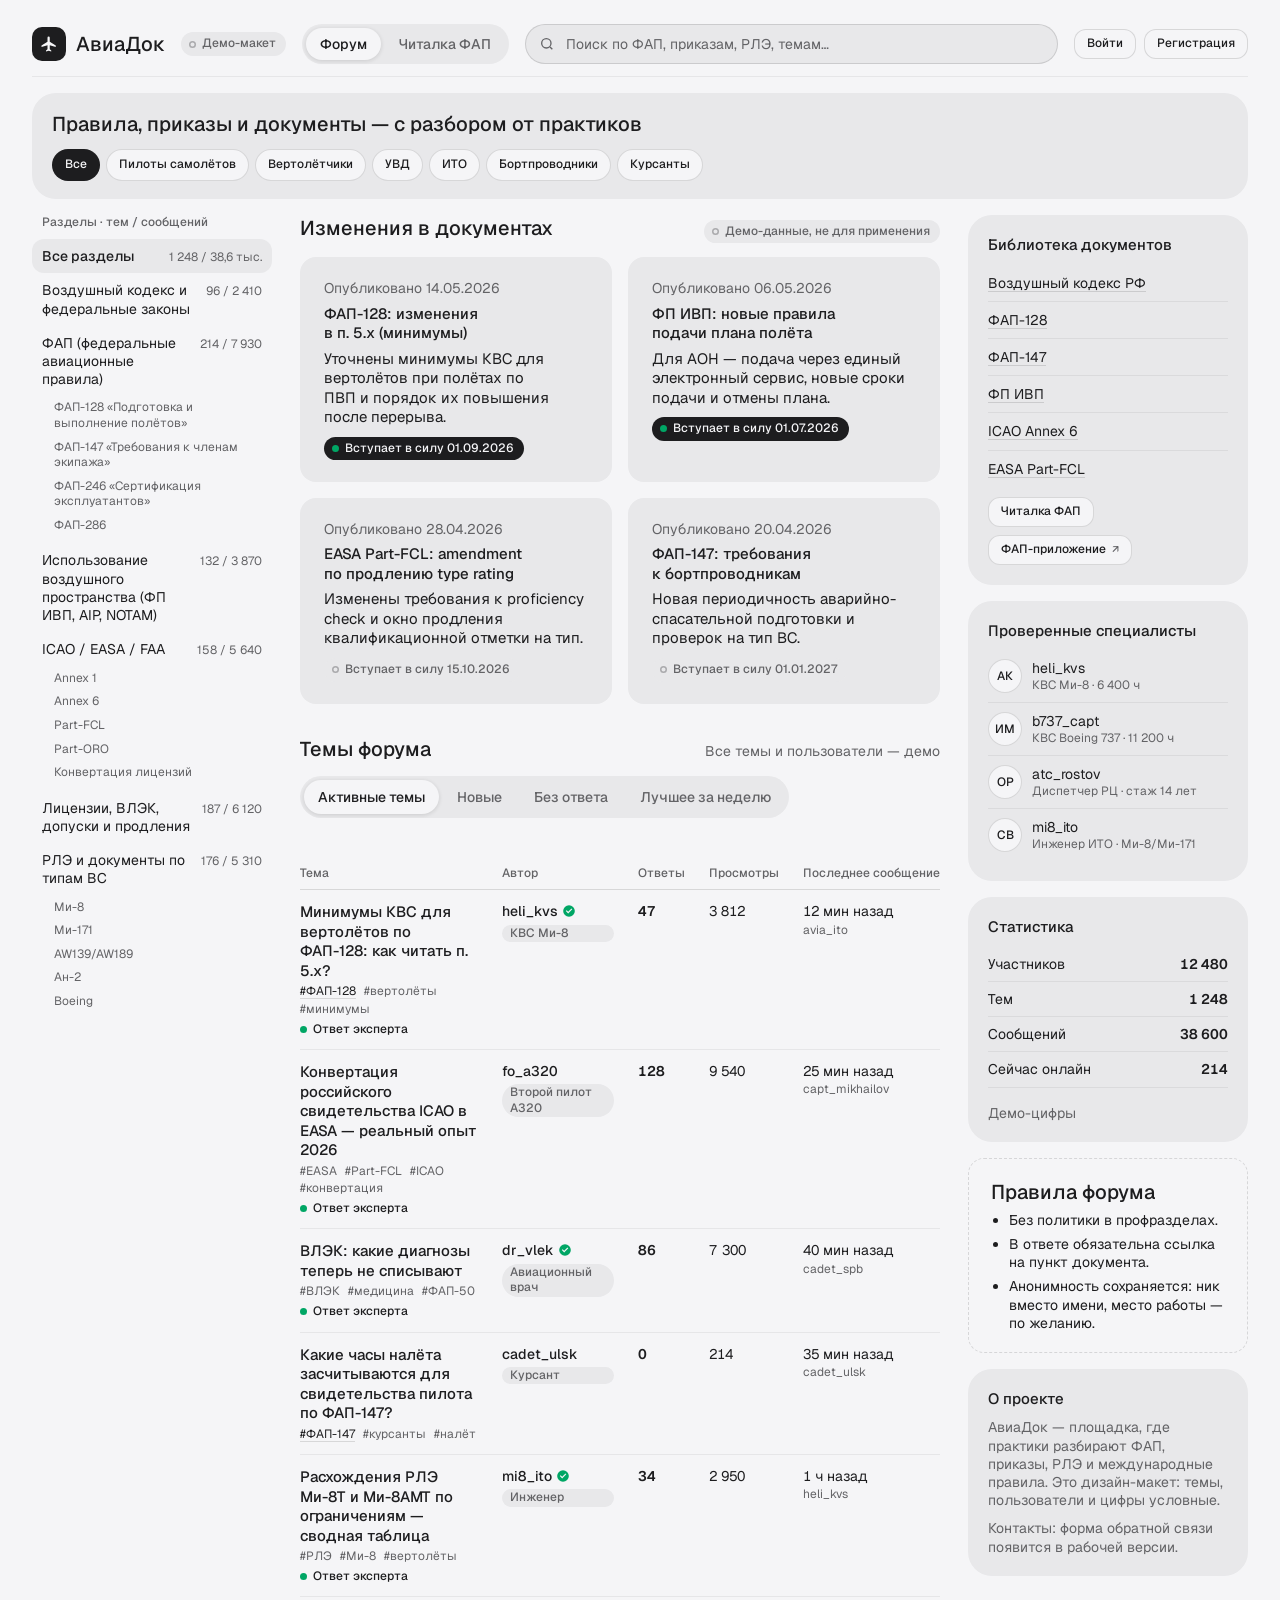
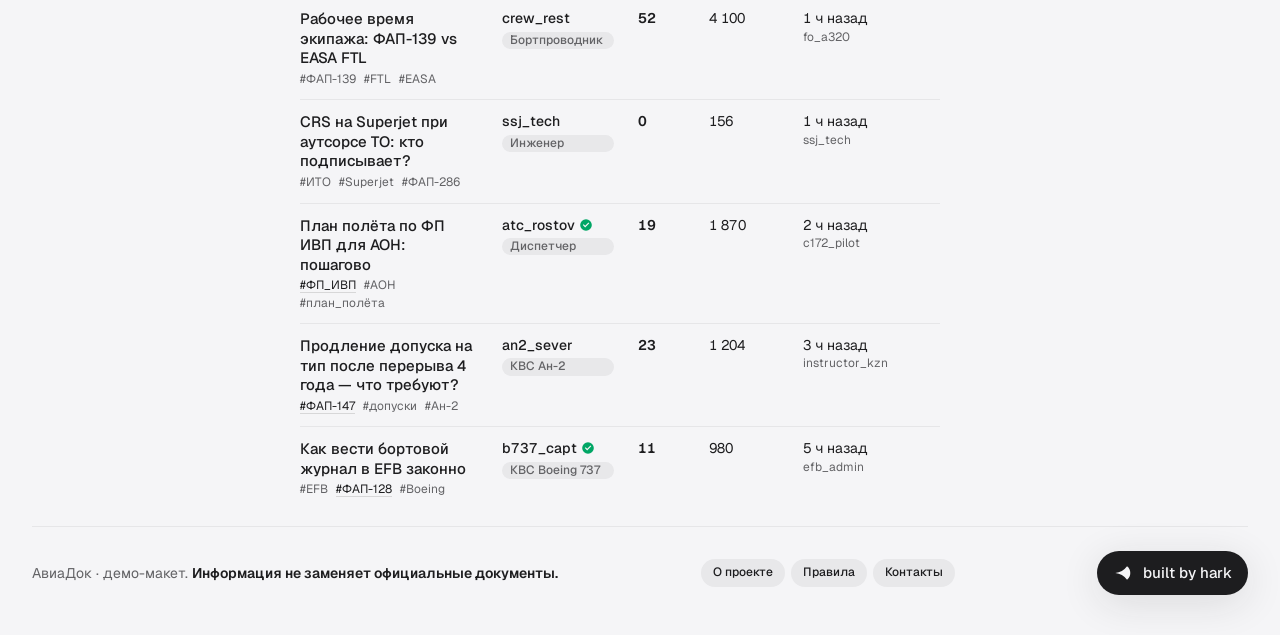
==== commit a80582a3: "AviaDok reader: document sidebar (updates, forum, articles, ad)" ====
--- a/aviadok/index.html
+++ b/aviadok/index.html
@@ -254,9 +254,45 @@
       .x-state h2 { font: var(--type-heading); }
       .x-skel { height: 14px; border-radius: 7px; background: var(--fill-tertiary); }
 
-      .x-rpbody { overflow-y: auto; scrollbar-width: thin; flex: 1 1 auto; align-content: start; }
+      /* right column: document sidebar */
+      .x-rdr { overflow-y: auto; overscroll-behavior: contain; scrollbar-width: thin; margin-right: -6px; padding-right: 6px; }
+      .x-rdr > * { flex: none; }
+      .x-sbtitle { display: flex; align-items: baseline; justify-content: space-between; gap: 8px; }
+      .x-sbhead { grid-template-columns: 84px minmax(0, 1fr); gap: 14px !important; align-items: start; }
+      .x-cover { position: relative; aspect-ratio: 3 / 4; display: flex; flex-direction: column; gap: 6px; padding: 10px 9px 9px; border: 1px solid var(--stroke-primary); border-radius: 6px; background: var(--fill-primary-on); box-shadow: 0 1px 4px var(--stroke-secondary); clip-path: polygon(0 0, calc(100% - 16px) 0, 100% 16px, 100% 100%, 0 100%); overflow: hidden; }
+      .x-cover::after { content: ""; position: absolute; top: 0; right: 0; width: 16px; height: 16px; background: linear-gradient(225deg, var(--fill-tertiary) 50%, var(--stroke-primary) 50%, var(--stroke-primary) calc(50% + 1px), transparent calc(50% + 1px)); }
+      .x-cover__kind { font: var(--type-caption); font-size: 10px; letter-spacing: 0.04em; text-transform: uppercase; color: var(--text-secondary); line-height: 1.2; }
+      .x-cover__code { font: var(--weight-bold) 15px/1.15 var(--sans); color: var(--text-primary); overflow-wrap: anywhere; }
+      .x-cover__lines { flex: 1; min-height: 14px; background: repeating-linear-gradient(to bottom, var(--stroke-primary) 0 1px, transparent 1px 6px); opacity: 0.8; }
+      .x-cover__year { font: var(--type-caption); color: var(--text-secondary); border-top: 2px solid var(--fill-primary); padding-top: 4px; }
+      .x-upd { display: grid; gap: 8px; min-width: 0; }
+      .x-upd dl { display: grid; gap: 6px; margin: 0; }
+      .x-upd dt { font: var(--type-caption); color: var(--text-secondary); }
+      .x-upd dd { margin: 1px 0 0; font: var(--type-small); }
+      .x-upd .chip { margin: 0; }
+      .x-upd .btn { cursor: pointer; }
+      .x-upd .btn[aria-pressed="true"] { background: var(--fill-primary); color: var(--text-primary-on); border-color: transparent; }
+      .x-sbhead > .fineprint { grid-column: 1 / -1; }
+      .x-rpbody { display: grid; gap: 10px; align-content: start; min-width: 0; }
+      .x-rpbody h3 { font: var(--type-label); }
       .x-rdr .x-tabs { width: 100%; }
-      .x-rdr .x-tabs button { flex: 1; padding: 8px 10px; }
+      .x-rdr .x-tabs button { flex: 1; padding: 7px 8px; }
+      .x-topic { display: grid; gap: 4px; }
+      .x-topic .x-subbtn { padding: 0; font: var(--type-small); font-weight: var(--weight-medium); text-align: left; }
+      .x-topic small { display: flex; flex-wrap: wrap; gap: 2px 8px; font: var(--type-caption); color: var(--text-secondary); }
+      .x-topic .dot { margin: 2px 0 0; }
+      .x-more { justify-self: start; border: 0; background: none; padding: 4px 0; font: var(--type-label); color: var(--text-primary); text-decoration: underline; text-decoration-color: var(--stroke-primary); text-underline-offset: 3px; cursor: pointer; }
+      .x-more:hover { text-decoration-color: currentColor; }
+      .x-ad { display: grid; gap: 8px; padding: 10px 12px 12px; border: 1px solid var(--stroke-primary); border-radius: var(--r-l); }
+      .x-ad__lbl, .x-ad__cap { font: var(--type-caption); color: var(--text-secondary); }
+      .x-ad__cap { text-align: center; }
+      .x-ad__banner { position: relative; width: 100%; max-width: 300px; aspect-ratio: 300 / 250; margin: 0 auto; display: flex; flex-direction: column; gap: 8px; padding: 18px; border-radius: var(--r-m); background: var(--fill-primary); color: var(--text-primary-on); text-decoration: none; overflow: hidden; }
+      .x-ad__banner svg { position: absolute; right: -36px; top: -30px; width: 170px; height: 170px; opacity: 0.18; pointer-events: none; }
+      .x-ad__eyebrow { font: var(--type-tag); opacity: 0.75; }
+      .x-ad__title { font: var(--type-heading); max-width: 13ch; }
+      .x-ad__sub { font: var(--type-small); opacity: 0.85; margin-top: auto; }
+      .x-ad__cta { align-self: flex-start; padding: 8px 14px; border-radius: var(--r-pill); background: var(--fill-primary-on); color: var(--text-primary); font: var(--type-label); }
+      .x-ad__banner:hover .x-ad__cta { box-shadow: inset 0 0 0 100px var(--hover-wash); }
       .x-pane { display: grid; gap: 12px; align-content: start; }
       .x-pane h3 { font: var(--type-body-strong); }
       .x-cm { display: grid; gap: 8px; padding: 12px 0; border-bottom: 1px solid var(--stroke-secondary); }
@@ -278,9 +314,10 @@
       @media (max-width: 1180px) {
         .x-rd { grid-template-columns: 260px minmax(0, 1fr); }
         .x-onlysheet { display: grid !important; }
-        .x-rdr { position: fixed; top: 0; right: 0; bottom: 0; z-index: 50; width: min(380px, 92vw); max-height: none; padding: 16px; background: var(--fill-primary-on); box-shadow: var(--hark-shadow); transform: translateX(105%); transition: transform 240ms var(--ease-out); overflow-y: auto; }
-        .x-rdr.is-open { transform: none; }
-        .x-rdr .x-sheethead { display: flex; }
+        .x-rdr { grid-column: 2; position: static; max-height: none; overflow: visible; margin: 8px 0 0; padding: 0; display: grid; grid-template-columns: repeat(auto-fit, minmax(280px, 1fr)); gap: 14px; align-items: start; }
+        .x-rdr > .x-sbhead, .x-rdr > .x-ad { grid-column: 1 / -1; }
+        .x-rdl { grid-row: 1 / span 2; }
+        .x-sbhead { grid-template-columns: 96px minmax(0, 1fr); }
         .x-logo__name { display: none; }
       }
       @media (max-width: 900px) {
@@ -289,8 +326,8 @@
         .x-rdl { position: fixed; top: 0; left: 0; bottom: 0; z-index: 50; width: min(340px, 88vw); max-height: none; padding: 16px; background: var(--fill-primary-on); box-shadow: var(--hark-shadow); transform: translateX(-105%); transition: transform 240ms var(--ease-out); }
         .x-rdl.is-open { transform: none; }
         .x-rdl .x-sheethead { display: flex; }
-        .x-rdr { top: auto; left: 0; width: auto; max-height: 78vh; border-radius: var(--r-l) var(--r-l) 0 0; transform: translateY(105%); padding-bottom: calc(16px + env(safe-area-inset-bottom, 0px)); }
-        .x-rdr::before { content: ""; display: block; width: 40px; height: 4px; margin: -6px auto 4px; border-radius: 2px; background: var(--stroke-primary); flex: none; }
+        .x-rdr { grid-column: auto; grid-template-columns: minmax(0, 1fr); }
+        .x-sbhead { grid-template-columns: 84px minmax(0, 1fr); }
       }
       @media (max-width: 700px) {
         .x-dochead { padding: 18px; border-radius: var(--r-m); }
@@ -302,6 +339,10 @@
         .x-tsearch .x-field { height: var(--tap); }
         .x-doc, .x-toc a { min-height: var(--tap); }
         .x-tctog { height: var(--tap); width: 32px; }
+        .x-topic .x-subbtn, .x-more { min-height: var(--tap); }
+        .x-upd .btn, .x-upd .link { min-height: var(--tap); display: inline-flex; align-items: center; }
+        .x-rdr .x-tabs button { min-height: var(--tap); }
+        .x-rdr .x-panel { border-radius: var(--r-m); }
         .x-text { --x-fs: 16px; }
       }
       @media (hover: none) {
@@ -631,23 +672,46 @@
                 <button class="x-ibtn" type="button" id="fz-plus" aria-label="Увеличить шрифт">A+</button>
               </div>
               <button class="x-ibtn" type="button" id="theme-tg" aria-label="Тёмная тема">◐</button>
-              <button class="btn x-onlysheet" type="button" data-open="rd-right" aria-controls="rd-right">Панель</button>
+              <button class="btn x-onlysheet" type="button" data-goside aria-controls="rd-right">Форум и статьи</button>
             </div>
             <article class="x-text" id="rd-text"></article>
             <p class="fineprint">Текст из открытых источников (pravo.gov.ru). Не заменяет официальную публикацию. Обсуждения и счётчики у пунктов — демо.</p>
           </div>
 
-          <aside class="x-rdr" id="rd-right" aria-label="Панель пункта">
-            <div class="x-sheethead">
-              <strong id="rd-right-title">Панель</strong>
-              <button class="x-x" type="button" data-close-sheet aria-label="Закрыть">✕</button>
-            </div>
-            <div class="x-tabs" role="tablist" aria-label="Панель" id="rp-tabs">
-              <button type="button" role="tab" data-rp="disc" aria-selected="true" aria-controls="rp-body">Обсуждения пункта</button>
-              <button type="button" role="tab" data-rp="bm" aria-selected="false" aria-controls="rp-body">Закладки</button>
-              <button type="button" role="tab" data-rp="chg" aria-selected="false" aria-controls="rp-body">Изменения</button>
-            </div>
-            <section class="x-panel x-rpbody" id="rp-body" role="tabpanel"></section>
+          <aside class="x-rdr" id="rd-right" aria-label="О документе">
+            <section class="x-panel x-sbhead" id="sb-head" aria-label="Документ и обновления">
+              <div class="x-skel" style="height: 112px"></div>
+              <div class="x-upd"><div class="x-skel" style="width: 70%"></div><div class="x-skel"></div></div>
+            </section>
+
+            <section class="x-panel" id="sb-forum" aria-labelledby="sb-forum-h">
+              <div class="x-sbtitle"><h3 id="sb-forum-h">Что пишут на форуме</h3><span class="x-demo">демо</span></div>
+              <div class="x-tabs" role="tablist" aria-label="Форум по документу" id="rp-tabs">
+                <button type="button" role="tab" data-rp="topics" aria-selected="true" aria-controls="rp-body">Темы</button>
+                <button type="button" role="tab" data-rp="disc" aria-selected="false" aria-controls="rp-body">Пункт</button>
+                <button type="button" role="tab" data-rp="bm" aria-selected="false" aria-controls="rp-body">Закладки</button>
+                <button type="button" role="tab" data-rp="chg" aria-selected="false" aria-controls="rp-body">Правки</button>
+              </div>
+              <div class="x-rpbody" id="rp-body" role="tabpanel" aria-live="polite"></div>
+            </section>
+
+            <section class="x-panel" id="sb-arts" aria-labelledby="sb-arts-h">
+              <div class="x-sbtitle"><h3 id="sb-arts-h">Статьи и разборы</h3><span class="x-demo">демо</span></div>
+              <ul class="x-list" id="sb-arts-list"></ul>
+              <button class="x-more" type="button" data-demo="Раздел статей появится в рабочей версии">Все статьи →</button>
+            </section>
+
+            <section class="x-ad" aria-label="Реклама">
+              <p class="x-ad__lbl">Реклама</p>
+              <a class="x-ad__banner" href="#reader" data-demo="Демо-баннер: запись в тренажёрный центр недоступна в макете">
+                <svg viewBox="0 0 100 100" fill="none" stroke="currentColor" stroke-width="3" aria-hidden="true"><circle cx="50" cy="50" r="6"/><path d="M50 44V4M50 56v40M44 50H4M56 50h40"/><circle cx="50" cy="50" r="44" stroke-dasharray="2 6"/></svg>
+                <span class="x-ad__eyebrow">Тренажёрный центр</span>
+                <span class="x-ad__title">КПК на Ми‑8 / AW139</span>
+                <span class="x-ad__sub">FFS-тренажёр, допуск к полётам после курса. Запись на ноябрь.</span>
+                <span class="x-ad__cta">Записаться</span>
+              </a>
+              <p class="x-ad__cap">Реклама · демо</p>
+            </section>
           </aside>
         </div>
         <div class="x-scrim" id="rd-scrim"></div>
@@ -843,7 +907,7 @@
 
         var CAT = null, catSrc = "", NEW = {}, CACHE = {}, PEND = {};
         var cur = null, curMeta = null, blocks = [], heads = [], headEls = [], textEls = [], seq = 0;
-        var state = { tab: "disc", pt: null, active: false };
+        var state = { tab: "topics", pt: null, active: false };
         var BM = [];
         try { BM = JSON.parse(sessionStorage.getItem("x-bm") || "[]"); } catch (e) { BM = []; }
 
@@ -1255,12 +1319,135 @@
           if (CAT) h += '<p class="fineprint">Каталог проверен ' + fmtD(CAT.checked_at || CAT.generated_at) + ".</p>";
           return h;
         }
-        var TITLES = { disc: "Обсуждения пункта", bm: "Закладки", chg: "Изменения" };
+        /* ---------- document sidebar ---------- */
+        var FOLLOW = {};
+        try { FOLLOW = JSON.parse(sessionStorage.getItem("x-follow") || "{}"); } catch (e) { FOLLOW = {}; }
+        var SEC = { law: "Воздушный кодекс и федеральные законы", fap: "ФАП", ivp: "Использование воздушного пространства", lic: "Лицензии, ВЛЭК, допуски", safety: "Безопасность полётов", intl: "ICAO / EASA / FAA" };
+        function docCode(meta) {
+          if (!meta) return "";
+          if (FTAG[meta.id]) return FTAG[meta.id];
+          var m = meta.short.match(/^(ФАП-\d+|ФП ИВП|ВК РФ)/);
+          if (m) return m[1];
+          if (/ФЗ/.test(meta.number)) return /Воздушный кодекс/.test(meta.title) ? "ВК РФ" : "№ " + meta.number;
+          if (/^Постановление/.test(meta.title)) return "ПП-" + meta.number;
+          if (/авиационных правил/i.test(meta.title)) return "ФАП-" + meta.number;
+          return "№ " + meta.number;
+        }
+        function docKind(meta) {
+          var t = meta ? meta.title : "";
+          if (/^Воздушный кодекс/.test(t)) return "Кодекс";
+          if (/^Федеральный закон/.test(t)) return "Федер. закон";
+          if (/^Постановление/.test(t)) return "Постановление";
+          if (/^Приказ/.test(t)) return "Приказ";
+          return "Документ";
+        }
+        function docSec(meta) {
+          var code = docCode(meta);
+          if (/ИВП|воздушного пространства/i.test(code + meta.short)) return SEC.ivp;
+          if (/ФЗ|Кодекс/.test(meta.number + docKind(meta))) return SEC.law;
+          if (/медицин|свидетельств|персонал|экипаж/i.test(meta.short)) return SEC.lic;
+          return SEC.fap;
+        }
+        function edDate(meta) { var m = meta && meta.edition && meta.edition.match(/от\s+([\d.]+)/); return m ? m[1] : ""; }
+        function cut(s, n) { return s.length > n ? s.slice(0, n).replace(/[\s,«]+\S*$/, "") + "…" : s; }
+        var T128 = [
+          { t: "Метеоминимумы КВС после перехода на новый тип: как читать требования ФАП-128", s: SEC.fap, n: 47, w: "2 ч назад", exp: true },
+          { t: "Предполётная подготовка: что оформлять письменно, а что можно на брифинге", s: SEC.fap, n: 23, w: "вчера, 18:40" },
+          { t: "Предполётная информация по ИВП: NOTAM, план полёта и кто за что отвечает", s: SEC.ivp, n: 18, w: "3 дня назад" },
+          { t: "Минимумы запасного аэродрома при планировании: расхождения с РПП", s: SEC.fap, n: 31, w: "неделю назад" }
+        ];
+        var A128 = [
+          { t: "Метеоминимумы по ФАП-128 без путаницы: КВС, ВС и аэродром", a: "instructor_kzn", m: 12 },
+          { t: "Предполётная подготовка экипажа: чек-лист по тексту правил", a: "b737_capt", m: 8 },
+          { t: "ИВП для пилота: что из ФП ИВП нужно знать вместе с ФАП-128", a: "atc_rostov", m: 10 },
+          { t: "Редакция от 29.05.2023: что изменилось и что осталось", a: "Редакция АвиаДок", m: 6 }
+        ];
+        function demoTopics(meta) {
+          if (meta.id === DEFAULT) return T128;
+          var c = docCode(meta), s = docSec(meta), ed = edDate(meta), sh = cut(meta.short.replace(/^[^—]+—\s*/, ""), 60), h = hsh(meta.id);
+          var list = [
+            { t: c + ": какие пункты чаще всего спрашивают на проверках", s: s },
+            { t: "Что поменялось в " + c + (ed ? " в редакции от " + ed : "") + " — сводка правок", s: SEC.lic === s ? s : "Новые и изменённые документы" },
+            { t: "«" + sh + "»: как это прописать в РПП эксплуатанта", s: s },
+            { t: c + " на практике: разночтения и ответы Росавиации", s: s }
+          ];
+          var W = ["40 мин назад", "вчера", "3 дня назад", "2 недели назад"];
+          return list.map(function (x, i) { x.n = 3 + ((h >>> (i * 5)) % 38); x.w = W[i]; x.exp = i === h % 4; return x; });
+        }
+        function demoArts(meta) {
+          if (meta.id === DEFAULT) return A128;
+          var c = docCode(meta), ed = edDate(meta), h = hsh(meta.id + "a");
+          var AU = ["instructor_kzn", "heli_kvs", "b737_capt", "atc_rostov", "mi8_ito"];
+          return [
+            { t: c + " простыми словами: структура и ключевые пункты", a: "Редакция АвиаДок", m: 7 + h % 6 },
+            { t: "Как читать " + c + ": термины и ссылки на другие документы", a: AU[h % 5], m: 5 + (h >>> 4) % 8 },
+            { t: (ed ? "Редакция от " + ed : "Действующая редакция") + ": что изменилось", a: "Редакция АвиаДок", m: 4 + (h >>> 8) % 5 },
+            { t: "Типовые нарушения " + c + " по итогам проверок", a: AU[(h >>> 12) % 5], m: 6 + (h >>> 16) % 9 }
+          ];
+        }
+        function paneTopics() {
+          if (!curMeta) {
+            var nm = cur && cur.indexOf("ext:") === 0 ? cur.slice(4) : "";
+            return '<p class="fineprint">' + (nm ? esc(nm) + " обсуждают в разделе ICAO / EASA / FAA." : "Темы появятся, когда документ откроется.") + "</p>" +
+              (nm ? '<button class="x-more" type="button" data-forum="' + esc(nm.replace(/^(ICAO|EASA)\s+/, "")) + '">Все обсуждения →</button>' : "");
+          }
+          var code = docCode(curMeta);
+          return '<ul class="x-list">' + demoTopics(curMeta).map(function (x) {
+            return '<li class="x-topic"><button class="x-subbtn" type="button" data-forum="' + esc(code) + '">' + esc(x.t) + "</button>" +
+              "<small><span>" + esc(x.s) + "</span><span>" + x.n + " " + plural(x.n, "ответ", "ответа", "ответов") + "</span><span>" + x.w + "</span></small>" +
+              (x.exp ? '<span class="dot">Ответ эксперта</span>' : "") + "</li>";
+          }).join("") + '</ul><button class="x-more" type="button" data-forum="' + esc(code) + '">Все обсуждения документа →</button>';
+        }
+        function plural(n, a, b, c) { var m = n % 10, mm = n % 100; return m === 1 && mm !== 11 ? a : m >= 2 && m <= 4 && (mm < 12 || mm > 14) ? b : c; }
+        function renderDoc() {
+          var meta = curMeta, ext = cur && cur.indexOf("ext:") === 0 ? cur.slice(4) : "";
+          var code = meta ? docCode(meta) : (ext || "—"), kind = meta ? docKind(meta) : (ext ? "Междунар." : "Документ");
+          var year = meta ? meta.date.slice(-4) : "";
+          var h = '<div class="x-cover" role="img" aria-label="' + esc(kind + " " + code) + '"><span class="x-cover__kind">' + esc(kind) + '</span><span class="x-cover__code">' + esc(code) +
+            '</span><span class="x-cover__lines"></span><span class="x-cover__year">' + (year || "&nbsp;") + "</span></div>";
+          if (!meta) {
+            h += '<div class="x-upd"><h3>Обновления</h3><p class="fineprint">' + (ext ? "Документа нет в каталоге читалки — следите за ним на форуме." : "Документ не найден в каталоге.") + "</p></div>";
+            $("sb-head").innerHTML = h; $("sb-arts-list").innerHTML = '<li class="fineprint">Статей по документу пока нет.</li>';
+            return;
+          }
+          var chg = (CAT && CAT.changes || []).filter(function (c) { return c.id === cur; }).sort(function (a, b) { return b.at - a.at; })[0];
+          var last = chg ? (chg.type === "added" ? "Добавлен в каталог" : "Текст обновлён") + " · " + fmtD(chg.at) : (meta.updated ? "Текст сверен " + fmtD(meta.updated) : "");
+          var on = !!FOLLOW[cur], ed = edDate(meta);
+          h += '<div class="x-upd"><h3>Обновления</h3><dl>' +
+            "<div><dt>Текущая редакция</dt><dd>" + esc(ed ? "от " + ed : meta.edition || meta.date) + "</dd></div>" +
+            '<div><dt>Статус</dt><dd><span class="chip chip--solid">' + (meta.valid_until ? "Действует, срок ограничен" : "Действует") + "</span></dd></div>" +
+            (last ? "<div><dt>Последняя правка</dt><dd>" + esc(last) + "</dd></div>" : "") +
+            "</dl>" +
+            '<a class="link" href="' + esc(meta.source_url || "http://pravo.gov.ru/") + '" target="_blank" rel="noopener">Первоисточник ↗</a>' +
+            '<button class="btn" type="button" data-follow aria-pressed="' + on + '">' + (on ? "✓ Вы следите" : "Следить за изменениями") + "</button></div>" +
+            '<p class="fineprint">' + esc(meta.valid_until || "") + (meta.valid_until ? ". " : "") + "Источник: " + esc(meta.source || "pravo.gov.ru") + ". Подписка — демо.</p>";
+          $("sb-head").innerHTML = h;
+          $("sb-arts-list").innerHTML = demoArts(meta).map(function (a) {
+            return '<li class="x-topic"><button class="x-subbtn" type="button" data-demo="Демо: текст статьи появится в рабочей версии">' + esc(a.t) + "</button><small><span>" + esc(a.a) + "</span><span>" + a.m + " мин чтения</span></small></li>";
+          }).join("");
+        }
+        $("rd-right").addEventListener("click", function (e) {
+          var f = e.target.closest("[data-follow]");
+          if (f && cur) {
+            var on = !FOLLOW[cur];
+            if (on) FOLLOW[cur] = 1; else delete FOLLOW[cur];
+            try { sessionStorage.setItem("x-follow", JSON.stringify(FOLLOW)); } catch (err) { /* ignore */ }
+            f.setAttribute("aria-pressed", on); f.textContent = on ? "✓ Вы следите" : "Следить за изменениями";
+            toast(on ? "Демо: сообщим о новой редакции " + docCode(curMeta) : "Вы больше не следите за документом");
+            return;
+          }
+          var d = e.target.closest("[data-demo]");
+          if (d) { e.preventDefault(); toast(d.dataset.demo); }
+        });
+        function goSide(id) {
+          var el = $(id); if (!el) return;
+          if (matchMedia("(max-width: 1180px)").matches) el.scrollIntoView({ block: "start", behavior: reduce ? "auto" : "smooth" });
+          else { var r = $("rd-right"); r.scrollTop += el.getBoundingClientRect().top - r.getBoundingClientRect().top; }
+        }
+
         function renderPane() {
           [].forEach.call(document.querySelectorAll("#rp-tabs [data-rp]"), function (b) { b.setAttribute("aria-selected", b.dataset.rp === state.tab ? "true" : "false"); });
-          $("rd-right-title").textContent = TITLES[state.tab];
-          $("rp-body").innerHTML = state.tab === "disc" ? paneDisc() : state.tab === "bm" ? paneBm() : paneChg();
-          $("rp-body").scrollTop = 0;
+          $("rp-body").innerHTML = state.tab === "topics" ? paneTopics() : state.tab === "disc" ? paneDisc() : state.tab === "bm" ? paneBm() : paneChg();
         }
         $("rp-tabs").addEventListener("click", function (e) { var b = e.target.closest("[data-rp]"); if (!b) return; state.tab = b.dataset.rp; renderPane(); });
         $("rp-body").addEventListener("click", function (e) {
@@ -1279,7 +1466,7 @@
         }
 
         /* ---------- sheets (mobile) ---------- */
-        var NARROW = { "rd-left": "(max-width: 900px)", "rd-right": "(max-width: 1180px)" };
+        var NARROW = { "rd-left": "(max-width: 900px)" };
         function syncInert() {
           Object.keys(NARROW).forEach(function (id) { var el = $(id); el.inert = matchMedia(NARROW[id]).matches && !el.classList.contains("is-open"); });
         }
@@ -1298,6 +1485,7 @@
         }
         document.addEventListener("click", function (e) {
           var o = e.target.closest("[data-open]"); if (o) { openSheet(o.dataset.open); return; }
+          if (e.target.closest("[data-goside]")) { goSide("rd-right"); return; }
           if (e.target.closest("[data-close-sheet]") || e.target.id === "rd-scrim") { closeSheets(); return; }
           var f = e.target.closest("[data-forum]");
           if (f && state.active) {
@@ -1332,7 +1520,7 @@
               var txt = b ? b.x : "", cut = txt.length > 500 ? txt.slice(0, 500) + "…" : txt;
               copy("«" + num + ". " + cut + "»\n— " + label(curMeta) + ", п. " + num + "\n" + ptUrl(k)).then(function () { toast("Цитата п. " + num + " скопирована — вставьте её в ответ в теме"); });
             } else if (a === "disc") {
-              state.pt = k; state.tab = "disc"; renderPane(); openSheet("rd-right");
+              state.pt = k; state.tab = "disc"; renderPane(); goSide("sb-forum");
             }
             return;
           }
@@ -1356,6 +1544,10 @@
           if (id === cur && textEl.dataset.ready === id) return Promise.resolve();
           var my = ++seq;
           cur = id; curMeta = null; state.pt = null; textEl.dataset.ready = "";
+          if (state.tab === "disc") state.tab = "topics";
+          $("sb-head").innerHTML = '<div class="x-skel" style="height: 112px"></div><div class="x-upd"><div class="x-skel" style="width: 70%"></div><div class="x-skel"></div></div>';
+          $("sb-arts-list").innerHTML = '<li><div class="x-skel"></div></li>';
+          $("rp-body").innerHTML = '<p class="fineprint">Загрузка…</p>';
           renderSwitcher();
           if (id.indexOf("ext:") === 0) {
             var name = id.slice(4);
@@ -1363,7 +1555,7 @@
             showState(esc(name) + " нет в каталоге читалки",
               "В читалке — 40 российских документов: Воздушный кодекс, постановления и ФАП. Международные правила разбирают на форуме.",
               '<button class="btn" type="button" data-forum="' + esc(name.replace(/^(ICAO|EASA)\s+/, "")) + '">Темы на форуме</button><a class="btn" href="#reader/' + DEFAULT + '">Открыть ФАП-128</a>');
-            textEl.dataset.ready = id; renderPane(); return Promise.resolve();
+            textEl.dataset.ready = id; renderDoc(); renderPane(); return Promise.resolve();
           }
           $("rd-head").innerHTML = '<div class="x-skel" style="width: 40%"></div><div class="x-skel" style="width: 90%; height: 22px"></div>';
           textEl.innerHTML = '<div class="x-skel" style="width: 96%"></div><div class="x-skel" style="width: 88%"></div><div class="x-skel" style="width: 92%"></div><p class="fineprint">Загружаем текст…</p>';
@@ -1374,11 +1566,11 @@
             if (!meta) {
               $("rd-head").innerHTML = "<h1>Документ не найден</h1>";
               showState("Такого документа нет в каталоге", "Выберите документ слева или откройте ФАП-128.", '<a class="btn" href="#reader/' + DEFAULT + '">Открыть ФАП-128</a>');
-              textEl.dataset.ready = id; renderPane(); return;
+              textEl.dataset.ready = id; renderDoc(); renderPane(); return;
             }
             curMeta = meta;
             renderHead(meta, "Загружаем текст…");
-            renderPane();
+            renderDoc(); renderPane();
             return loadText(id).then(function (doc) {
               if (my !== seq) return;
               if (!doc) {
--- a/aviadok/hark.css
+++ b/aviadok/hark.css
@@ -0,0 +1,689 @@
+/* Hark's design tokens and component styles. Each component's rules follow its @component comment. style-gates: data */
+
+/* @component foundations */
+:root {
+  color-scheme: light dark;
+
+  --text-primary: light-dark(#1d1d1f, #f5f5f7);         /* body text */
+  --text-secondary: light-dark(#636366, #a1a1a6);       /* supporting grey text */
+  --text-tertiary: light-dark(#1d1d1f4d, #f5f5f74d);    /* hollow dots, faint marks; never body text */
+  --text-primary-on: light-dark(#f5f5f7, #1d1d1f);      /* text on --fill-primary */
+  --text-secondary-on: light-dark(#aeaeb2, #5c5c60);    /* grey text on --fill-primary */
+  --fill-primary: light-dark(#1d1d1f, #f5f5f7);         /* the strong fill: solid chips, the nav, the badge */
+  --fill-primary-on: light-dark(#f5f5f7, #1d1d1f);      /* the page background */
+  --fill-secondary: light-dark(#1d1d1f80, #f5f5f780);
+  --fill-tertiary: light-dark(#e8e8ea, #2a2a2d);        /* the grey card, panel and row tint */
+  --fill-segment: light-dark(#3a3a3c, #e2e2e4);         /* the nav's tab track */
+  --fill-system-green: #00a665;                         /* status: done, ready */
+  --fill-system-orange: #ff4d00;                        /* status: now, current */
+  --fill-system-red: light-dark(#da2f35, #f1555b);      /* status: blocked, error */
+  --transparent-primary: light-dark(#1d1d1f4d, #f5f5f74d);
+  --stroke-primary: light-dark(#1d1d1f24, #f5f5f724);   /* strong hairline */
+  --stroke-secondary: light-dark(#1d1d1f12, #f5f5f712); /* faint hairline between rows */
+  --stroke-primary-on: light-dark(#f5f5f71a, #1d1d1f1a);
+  --stroke-composer: light-dark(#f5f5f780, #1d1d1f80);  /* the callout's glass edge */
+  --stroke-system-orange: #ff4d0026;
+  --hover-wash: light-dark(#1d1d1f0d, #f5f5f70d);
+  --hover-wash-primary-on: light-dark(#f9f9fa26, #1d1d1f14);
+
+  /* The hero is light text over a dark photo in both themes. */
+  --hero-surface: #161f39;
+  --hero-text: #f5f5f7;
+  --hero-text-muted: #f5f5f7cc;
+  --hero-scrim-strong: rgb(22 31 57 / 0.78);
+  --hero-scrim-soft: rgb(22 31 57 / 0.3);
+  --hero-scrim-side: rgb(22 31 57 / 0.45);
+  --hero-glass: rgb(22 31 57 / 0.42);
+  --hero-glass-faint: rgb(22 31 57 / 0.35);
+  --hero-glass-stroke: rgb(245 245 247 / 0.28);
+
+  --mat-regular: light-dark(rgb(255 255 255 / 0.56), rgb(29 29 31 / 0.55));
+  --mat-thin: light-dark(rgb(255 255 255 / 0.22), rgb(29 29 31 / 0.4));
+  --mat-agent: light-dark(rgb(255 255 255 / 0.84), rgb(29 29 31 / 0.66));
+  --mat-inverse: color-mix(in srgb, var(--fill-primary) 86%, transparent);  /* the nav: dark on light, light on dark */
+  --hark-blur: blur(50px) saturate(1.6);
+  --hark-shadow: 0 8px 40px #1d1d1f1f;
+
+  --sans: "GT Standard", "GT Standard L", "Geist", -apple-system, BlinkMacSystemFont, "Helvetica Neue", sans-serif;
+  --lh: 1.3;                                            /* every text style is 130% */
+  --weight-light: 300;
+  --weight-regular: 400;
+  --weight-medium: 500;
+  --weight-bold: 600;
+  --size-caption: 12px;                                 /* the smallest text allowed */
+  --size-meta: 13px;
+  --size-small: 14px;
+  --size-body: 15px;
+  --size-prose: 16px;
+  --size-heading: 20px;
+  --size-figure: clamp(24px, 3vw, 32px);
+  --size-title: clamp(26px, 3vw, 32px);
+  --size-display: clamp(34px, 5vw, 48px);
+  --size-lede: clamp(16px, 1.7vw, 20px);
+
+  --type-caption: var(--weight-regular) var(--size-caption)/var(--lh) var(--sans);
+  --type-tag: var(--weight-medium) var(--size-caption)/var(--lh) var(--sans);
+  --type-small: var(--weight-regular) var(--size-small)/var(--lh) var(--sans);
+  --type-label: var(--weight-medium) var(--size-small)/var(--lh) var(--sans);
+  --type-body: var(--weight-regular) var(--size-body)/var(--lh) var(--sans);
+  --type-body-strong: var(--weight-medium) var(--size-body)/var(--lh) var(--sans);
+  --type-heading: var(--weight-medium) var(--size-heading)/var(--lh) var(--sans);
+  --type-lede: var(--weight-medium) var(--size-lede)/var(--lh) var(--sans);
+  --type-figure: var(--weight-regular) var(--size-figure)/var(--lh) var(--sans);
+  --type-title: var(--weight-regular) var(--size-title)/var(--lh) var(--sans);
+  --type-display: var(--weight-medium) var(--size-display)/var(--lh) var(--sans);
+  --type-numeral: var(--weight-regular) 48px/1 var(--sans);
+
+  --r-s: 12px;
+  --r-m: 16px;
+  --r-l: 24px;
+  --r-xl: 32px;
+  --r-pill: 100px;
+
+  --ease-out: cubic-bezier(0.23, 1, 0.32, 1);
+  --dur-quick: 160ms;
+  --dur-draw: 1400ms;
+
+  --page-max: 1120px;
+  --gutter: clamp(16px, 3vw, 32px);                     /* the page's side padding */
+  --tap: 44px;                                          /* the smallest touch target */
+}
+:root[data-theme="light"] { color-scheme: light; }
+:root[data-theme="dark"] { color-scheme: dark; }
+
+* { box-sizing: border-box; }
+html { -webkit-text-size-adjust: 100%; scroll-behavior: smooth; }
+@media (prefers-reduced-motion: reduce) { html { scroll-behavior: auto; } }
+
+body {
+  margin: 0;
+  background: var(--fill-primary-on);
+  color: var(--text-primary);
+  font: var(--type-body);
+  -webkit-font-smoothing: antialiased;
+  overflow-x: hidden;
+}
+
+img { max-width: 100%; display: block; }
+figure { margin-inline: 0; }
+a { color: inherit; }
+b, strong { font-weight: var(--weight-bold); }
+p { margin: 0; text-wrap: pretty; }
+h1, h2, h3 { margin: 0; text-wrap: balance; }
+small { font-size: max(var(--size-caption), 0.85em); }
+.sub { color: var(--text-secondary); }
+
+:focus-visible { outline: 2px solid var(--fill-primary); outline-offset: 3px; border-radius: 6px; }
+
+/* @component page */
+.page {
+  max-width: var(--page-max);
+  margin: 0 auto;
+  padding-inline: var(--gutter);
+  padding-block: 12px 40px;
+  display: grid;
+  grid-template-columns: minmax(0, 1fr);
+  gap: 16px;
+}
+.main { display: grid; grid-template-columns: minmax(0, 1fr); gap: 16px; min-width: 0; }
+
+.glass {
+  background: var(--mat-inverse);
+  -webkit-backdrop-filter: var(--hark-blur);
+  backdrop-filter: var(--hark-blur);
+  border: 1px solid var(--stroke-primary-on);
+}
+.nav {
+  position: sticky;
+  top: calc(env(safe-area-inset-top, 0px) + 12px);
+  z-index: 20;
+  justify-self: center;
+  max-width: 100%;
+  display: flex;
+  align-items: center;
+  gap: 6px;
+  padding: 5px;
+  border-radius: var(--r-pill);
+  box-shadow: var(--hark-shadow);
+}
+.nav :focus-visible { outline-color: var(--fill-primary-on); }
+.seg {
+  display: flex;
+  min-width: 0;
+  overflow-x: auto;
+  scrollbar-width: none;
+  border-radius: var(--r-pill);
+  background: var(--fill-segment);
+}
+.seg::-webkit-scrollbar { display: none; }
+.seg a {
+  flex: none;
+  padding: 8px 14px;
+  border-radius: var(--r-pill);
+  font: var(--type-label);
+  color: var(--text-secondary-on);
+  text-decoration: none;
+  white-space: nowrap;
+}
+.seg a:hover { color: var(--text-primary-on); }
+/* The active tab carries its own fill so its text is measured against it. */
+.seg a[aria-current="true"] { background: var(--fill-primary-on); color: var(--text-primary); }
+.theme-btn {
+  flex: none;
+  width: 36px; height: 36px;
+  display: grid;
+  place-items: center;
+  border: 0;
+  border-radius: 50%;
+  background: var(--hover-wash-primary-on);
+  color: var(--text-primary-on);
+  cursor: pointer;
+}
+.theme-btn:hover { box-shadow: inset 0 0 0 100px var(--hover-wash-primary-on); }
+.theme-btn::before { content: ""; width: 14px; height: 14px; border-radius: 50%; box-shadow: inset 0 0 0 1.5px currentColor; background: linear-gradient(to right, light-dark(currentColor, transparent) 50%, light-dark(transparent, currentColor) 50%); }
+@media (max-width: 599px) {
+  .seg a { display: flex; align-items: center; min-height: var(--tap); }
+  .theme-btn { width: var(--tap); height: var(--tap); }
+}
+
+/* @component footer */
+.foot {
+  display: flex;
+  flex-wrap: wrap;
+  align-items: center;
+  justify-content: space-between;
+  gap: 16px 24px;
+  padding-top: 24px;
+  border-top: 1px solid var(--stroke-secondary);
+  font-size: var(--size-small);
+  color: var(--text-secondary);
+}
+.foot strong { color: var(--text-primary); }
+.foot nav { display: flex; flex-wrap: wrap; gap: 6px; }
+.foot nav a {
+  padding: 6px 12px;
+  border-radius: var(--r-pill);
+  background: var(--fill-tertiary);
+  color: var(--text-primary);
+  font: var(--type-tag);
+  text-decoration: none;
+}
+.foot nav a:hover { box-shadow: inset 0 0 0 100px var(--hover-wash); }
+.badge {
+  display: inline-flex;
+  align-items: center;
+  gap: 10px;
+  padding: 12px 16px;
+  border-radius: var(--r-xl);
+  background: var(--fill-primary);
+  color: var(--text-primary-on);
+  box-shadow: var(--hark-shadow);
+  font: var(--weight-medium) var(--size-body)/1.1 var(--sans);
+  text-decoration: none;
+}
+.badge:hover { box-shadow: var(--hark-shadow), inset 0 0 0 100px var(--hover-wash-primary-on); }
+.hark-mark { display: inline-grid; place-items: center; }
+.hark-mark svg { display: block; }
+@media (max-width: 599px) {
+  .foot nav a { display: inline-flex; align-items: center; min-height: var(--tap); min-width: var(--tap); }
+  .badge { min-height: var(--tap); }
+}
+
+/* @component chip */
+.chip {
+  display: inline-flex;
+  align-items: center;
+  gap: 6px;
+  padding: 4px 10px 4px 8px;
+  border-radius: var(--r-pill);
+  font: var(--type-tag);
+  max-width: 100%;
+  background: var(--fill-tertiary);
+  color: var(--text-secondary);
+  vertical-align: middle;
+}
+.chip::before {
+  content: "";
+  width: 7px; height: 7px;
+  border-radius: 50%;
+  flex: none;
+  box-shadow: inset 0 0 0 1.5px var(--text-tertiary);
+}
+.chip--solid { background: var(--fill-primary); color: var(--text-primary-on); }
+.chip--solid::before { background: var(--fill-system-green); box-shadow: none; }
+td .chip { white-space: nowrap; }
+/* @component dot */
+.dot {
+  display: inline-flex;
+  align-items: center;
+  gap: 6px;
+  margin-top: 4px;
+  font: var(--type-tag);
+  color: var(--text-primary);
+}
+.dot::before { content: ""; width: 7px; height: 7px; border-radius: 50%; background: var(--fill-system-green); }
+tbody th .dot { display: flex; width: fit-content; }
+/* @component pill */
+.pill {
+  display: inline-block;
+  padding: 1px 8px;
+  border-radius: var(--r-pill);
+  background: var(--fill-tertiary);
+  color: var(--text-secondary);
+  font: var(--type-tag);
+  white-space: normal;
+  vertical-align: 1px;
+}
+/* @component button, link and links */
+.btn {
+  display: inline-flex;
+  align-items: center;
+  gap: 6px;
+  min-height: 30px;
+  padding: 5px 12px;
+  border-radius: var(--r-s);
+  background: var(--fill-primary-on);
+  color: var(--text-primary);
+  border: 1px solid var(--stroke-primary);
+  font: var(--type-tag);
+  text-decoration: none;
+  max-width: 100%;
+  transition: box-shadow var(--dur-quick) ease;
+}
+.btn:hover { box-shadow: inset 0 0 0 100px var(--hover-wash); }
+.btn[target="_blank"]::after { content: "\2197"; font-size: 11px; color: var(--text-secondary); }
+.link {
+  color: var(--text-primary);
+  text-decoration: underline;
+  text-decoration-color: var(--stroke-primary);
+  text-underline-offset: 3px;
+  max-width: 100%;
+  overflow-wrap: anywhere;
+}
+.link:hover { text-decoration-color: currentColor; }
+.links { display: flex; flex-wrap: wrap; gap: 8px; }
+@media (pointer: coarse), (max-width: 599px) { .btn { min-height: var(--tap); padding-inline: 14px; } }
+@media (max-width: 599px) {
+  .link { display: inline-flex; align-items: center; min-width: var(--tap); min-height: var(--tap); margin: -13px 0; vertical-align: middle; }
+}
+/* @component text and fineprint */
+.prose { display: grid; gap: 12px; max-width: 68ch; font-size: var(--size-prose); }
+.fineprint { font-size: var(--size-small); color: var(--text-secondary); max-width: 70ch; }
+/* @component hero */
+.hero {
+  position: relative;
+  min-height: clamp(460px, 64vh, 660px);
+  border-radius: var(--r-xl);
+  overflow: hidden;
+  display: flex;
+  align-items: flex-end;
+  color: var(--hero-text);
+  isolation: isolate;
+  box-shadow: var(--hark-shadow);
+  background: var(--hero-surface);
+}
+/* Without a photo the hero is as tall as its copy, so the callout sits beside the copy instead of over it. */
+.hero:not(:has(.hero__img)) { min-height: 0; background: var(--hero-surface) center / cover no-repeat; }
+.hero:not(:has(.hero__img))::after { background: linear-gradient(to right, var(--hero-scrim-side) 0%, transparent 60%); }
+@media (min-width: 761px) {
+  .hero:not(:has(.hero__img)) > .callout { position: static; flex: none; align-self: flex-start; margin: clamp(16px, 2.4vw, 24px) clamp(16px, 2.4vw, 24px) clamp(16px, 2.4vw, 24px) auto; }
+}
+.hero__img {
+  position: absolute;
+  inset: 0;
+  width: 100%;
+  height: 100%;
+  object-fit: cover;
+  object-position: 40% 60%;
+  z-index: -2;
+}
+.hero::after {
+  content: "";
+  position: absolute;
+  inset: 0;
+  z-index: -1;
+  background:
+    linear-gradient(to top, var(--hero-scrim-strong) 0%, var(--hero-scrim-soft) 42%, transparent 66%),
+    linear-gradient(to right, var(--hero-scrim-side) 0%, transparent 60%);
+}
+.hero__copy {
+  display: grid;
+  gap: 14px;
+  max-width: 40rem;
+  padding: clamp(24px, 4vw, 48px);
+  padding-bottom: clamp(28px, 3.4vw, 44px);
+}
+.hero__eyebrow {
+  justify-self: start;
+  padding: 6px 12px;
+  border-radius: var(--r-pill);
+  background: var(--hero-glass);
+  border: 1px solid var(--hero-glass-stroke);
+  -webkit-backdrop-filter: var(--hark-blur);
+  backdrop-filter: var(--hark-blur);
+  font: var(--type-label);
+}
+.hero h1 { font: var(--type-display); letter-spacing: 0; }
+.hero h1 em { font-style: normal; }
+.hero__sub { font: var(--type-lede); max-width: 34ch; }
+.hero__meta { font-size: var(--size-small); color: var(--hero-text-muted); }
+.hero__credit {
+  position: absolute;
+  right: clamp(20px, 3vw, 32px);
+  bottom: 16px;
+  padding: 4px 10px;
+  border-radius: var(--r-pill);
+  background: var(--hero-glass-faint);
+  -webkit-backdrop-filter: var(--hark-blur);
+  backdrop-filter: var(--hark-blur);
+  font: var(--type-caption);
+  color: var(--hero-text-muted);
+}
+.hero > .callout {
+  position: absolute;
+  top: clamp(16px, 2.4vw, 24px);
+  right: clamp(16px, 2.4vw, 24px);
+  width: min(320px, calc(100% - 32px));
+}
+@media (max-width: 760px) {
+  .hero { flex-direction: column; justify-content: flex-end; align-items: stretch; min-height: 0; }
+  .hero__img { object-position: 22% 50%; }
+  .hero__copy { padding-top: 260px; padding-bottom: 28px; }
+  .hero:not(:has(.hero__img)) .hero__copy { padding-top: clamp(24px, 4vw, 48px); }
+  .hero__credit { top: 16px; right: 16px; bottom: auto; }
+  .hero > .callout { position: static; width: auto; margin: 0 12px 12px; }
+}
+/* @component callout */
+.callout {
+  max-width: 420px;
+  display: grid;
+  gap: 10px;
+  padding: 16px 18px 18px;
+  border-radius: var(--r-l);
+  background: var(--mat-agent);
+  -webkit-backdrop-filter: var(--hark-blur);
+  backdrop-filter: var(--hark-blur);
+  border: 1px solid var(--stroke-composer);
+  box-shadow: var(--hark-shadow);
+  color: var(--text-primary);
+  font-size: var(--size-small);
+}
+.callout__head { display: flex; align-items: center; gap: 8px; color: var(--text-secondary); font-weight: var(--weight-medium); }
+.callout__head svg { color: var(--text-primary); }
+.callout__lead { font-size: var(--size-body); }
+.callout .fineprint { font-size: var(--size-caption); }
+.callout .btn { justify-self: start; }
+/* @component stats */
+.stats { display: grid; grid-auto-flow: column; grid-auto-columns: minmax(0, 1fr); padding-top: 8px; }
+.stat {
+  display: grid;
+  grid-template-rows: 1fr auto;
+  gap: 4px;
+  padding: 12px 24px;
+  border-left: 1px solid var(--stroke-secondary);
+}
+.stat:first-child { border-left: 0; padding-left: 0; }
+.stat__fig { font: var(--type-figure); font-variant-numeric: tabular-nums; }
+.stat__label { font-size: var(--size-small); color: var(--text-secondary); }
+@media (max-width: 760px) {
+  .stats { grid-auto-flow: row; grid-template-columns: auto minmax(0, 1fr); column-gap: 12px; padding-top: 0; }
+  .stat { grid-column: 1 / -1; grid-template-columns: subgrid; align-items: baseline; gap: 12px; padding: 14px 0; border-left: 0; border-top: 1px solid var(--stroke-secondary); }
+  .stat:first-child { border-top: 0; }
+}
+/* @component section */
+.section {
+  padding-block: clamp(40px, 6vw, 72px) clamp(16px, 2vw, 24px);
+  border-top: 1px solid var(--stroke-secondary);
+  scroll-margin-top: calc(env(safe-area-inset-top, 0px) + 72px); /* Clears the sticky .nav: its top offset plus its tallest height, 56px. */
+  min-width: 0;
+}
+.section > * + * { margin-top: clamp(20px, 2.4vw, 28px); }
+.section > .head + * { margin-top: 0; }
+.head {
+  display: grid;
+  grid-template-columns: minmax(0, 1.65fr) minmax(0, 1fr);
+  gap: 10px 40px;
+  align-items: end;
+  margin-bottom: clamp(24px, 3vw, 36px);
+}
+.head__eyebrow { grid-column: 1 / -1; font: var(--type-label); color: var(--text-secondary); }
+.head h2 { font: var(--type-title); }
+.head__sub { justify-self: end; font-size: var(--size-body); color: var(--text-secondary); max-width: 44ch; text-align: right; }
+@media (max-width: 900px) { .head { grid-template-columns: 1fr; } .head__sub { justify-self: start; text-align: left; } }
+/* @component table */
+.table-wrap { margin-inline: -12px; padding-inline: 12px; overflow-x: auto; }
+table { width: 100%; border-collapse: collapse; font: var(--type-small); font-variant-numeric: tabular-nums; }
+caption { text-align: left; font: var(--type-caption); color: var(--text-secondary); padding: 0 0 10px; }
+th, td { text-align: left; vertical-align: top; padding: 12px; border-bottom: 1px solid var(--stroke-secondary); }
+th:first-child, td:first-child { padding-left: 0; }
+th:last-child, td:last-child { padding-right: 0; }
+thead th {
+  font: var(--type-tag);
+  color: var(--text-secondary);
+  border-bottom-color: var(--stroke-primary);
+  padding-top: 0;
+  padding-bottom: 8px;
+  white-space: nowrap;
+}
+tbody th { font-weight: var(--weight-bold); }
+tbody tr:last-child > * { border-bottom: 0; }
+.rowhead { white-space: nowrap; }
+td small, th small { display: block; font: var(--type-caption); color: var(--text-secondary); margin-top: 2px; }
+td.num { font-weight: var(--weight-bold); white-space: nowrap; }
+td.num small { white-space: normal; }
+.muted { color: var(--text-secondary); }
+tr.is-highlight > * { background: var(--fill-tertiary); }
+tr.is-highlight > :first-child { box-shadow: -12px 0 var(--fill-tertiary); }
+tr.is-highlight > :last-child { box-shadow: 12px 0 var(--fill-tertiary); }
+.after-table { margin-top: 20px; padding-inline: 12px; }
+@media (max-width: 599px) {
+  .table-wrap table, .table-wrap tbody, .table-wrap tr, .table-wrap th, .table-wrap td { display: block; }
+  .table-wrap thead { display: none; }
+  .table-wrap caption { display: block; text-align: left; }
+  .table-wrap tbody tr { padding: 12px 0; border-bottom: 1px solid var(--stroke-secondary); }
+  .table-wrap tbody tr.is-highlight { margin-inline: -12px; padding-inline: 12px; background: var(--fill-tertiary); }
+  .table-wrap tbody tr.is-highlight > * { background: none; box-shadow: none; }
+  .table-wrap tbody tr > * { border-bottom: 0; padding: 2px 0; }
+  .table-wrap tbody td.is-empty { display: none; }
+  .table-wrap tbody td[data-label] { display: grid; grid-template-columns: minmax(0, 8em) minmax(0, 1fr); column-gap: 12px; }
+  .table-wrap tbody td[data-label]::before { content: attr(data-label) " "; color: var(--text-secondary); font-size: var(--size-caption); }
+  .rowhead { white-space: normal; }
+}
+/* @component compare */
+.compare { margin-inline: -12px; overflow-x: auto; scroll-snap-type: x mandatory; }
+.compare table { table-layout: fixed; min-width: calc(var(--compare-cols, 3) * 200px); }
+.compare th, .compare td { scroll-snap-align: start; padding-inline: 12px; }
+.compare thead th { font: var(--type-body-strong); color: var(--text-primary); white-space: normal; padding-top: 0; padding-bottom: 14px; border-bottom-color: var(--stroke-secondary); }
+/* On light tiles a white product backdrop blends into the grey. */
+.compare__media { position: relative; display: grid; grid-template: minmax(0, 1fr) / minmax(0, 1fr); place-items: center; width: 100%; aspect-ratio: 4 / 3; max-height: 240px; margin: 0 0 12px; padding: 16px; border-radius: var(--r-m); background: var(--fill-tertiary); }
+.compare__media img { max-width: 100%; max-height: 100%; mix-blend-mode: multiply; }
+.compare thead th > .chip { display: flex; width: fit-content; margin-top: 8px; }
+.compare:has(.compare__media) thead th:not(:has(.compare__media))::before { content: ""; display: block; width: 100%; aspect-ratio: 4 / 3; max-height: 240px; margin-bottom: 12px; border-radius: var(--r-m); background: var(--fill-tertiary); }
+:root[data-theme="dark"] .compare__media img { mix-blend-mode: normal; border-radius: var(--r-s); }
+@media (prefers-color-scheme: dark) { :root:not([data-theme="light"]) .compare__media img { mix-blend-mode: normal; border-radius: var(--r-s); } }
+/* The header column shrinks to nothing on screen but stays in the table, so screen readers keep each value's row header. */
+.js .compare tbody th[scope="row"], .js .compare thead td:first-child { width: 0; padding: 0; border: 0; overflow: hidden; clip-path: inset(50%); white-space: nowrap; }
+.js .compare td[data-label]::before { content: attr(data-label); content: attr(data-label) / ""; display: block; margin-bottom: 4px; font: var(--type-caption); color: var(--text-secondary); }
+@media (max-width: 599px) { .compare table { min-width: calc(var(--compare-cols, 3) * 68vw); } }
+/* @component steps */
+.step {
+  display: grid;
+  grid-template-columns: 112px minmax(0, 1fr) minmax(220px, 0.78fr);
+  gap: 16px 28px;
+  padding: 28px 0;
+  border-bottom: 1px solid var(--stroke-secondary);
+}
+.step > * { min-width: 0; }
+.steps > .step:last-child { border-bottom: 0; }
+.step p + p { margin-top: 8px; }
+.step__num { font: var(--type-numeral); color: var(--text-primary); font-variant-numeric: tabular-nums; }
+.step__eyebrow { margin-top: 8px; font: var(--type-label); color: var(--text-secondary); }
+.step h3 { font: var(--type-heading); margin-bottom: 12px; }
+.step__pills { list-style: none; margin: 0 0 14px; padding: 0; display: flex; flex-wrap: wrap; gap: 6px; }
+.step__pills li {
+  padding: 4px 10px;
+  border-radius: var(--r-pill);
+  border: 1px solid var(--stroke-primary);
+  font-size: var(--size-meta);
+  color: var(--text-secondary);
+  max-width: 100%;
+}
+.step__pills b { color: var(--text-primary); font-weight: var(--weight-bold); }
+.step__panel {
+  align-self: start;
+  margin: 0;
+  padding: 16px 18px;
+  border-radius: var(--r-m);
+  background: var(--fill-tertiary);
+  font-size: var(--size-small);
+}
+.step__panel dt { font-size: var(--size-caption); color: var(--text-secondary); margin-bottom: 2px; }
+.step__panel dd { margin: 0 0 12px; }
+.step__panel dd:last-child { margin-bottom: 0; }
+.step__panel .fineprint { display: block; margin-top: 6px; font-size: var(--size-caption); }
+.step__panel .btn { margin-top: 8px; }
+.step__figure { grid-column: 2 / span 2; margin: 0; }
+.step__figure img { width: 100%; height: clamp(200px, 26vw, 320px); object-fit: cover; border-radius: var(--r-m); }
+.step__figure figcaption { font-size: var(--size-caption); color: var(--text-secondary); padding-top: 10px; }
+@media (min-width: 901px) {
+  .step:not(:has(> .step__panel)) { grid-template-columns: 112px minmax(0, 1fr); }
+  .step:not(:has(> .step__panel)) > .step__figure { grid-column: 2; }
+}
+@media (max-width: 900px) {
+  .step { grid-template-columns: minmax(0, 1fr); gap: 14px; }
+  .step__figure { grid-column: 1; }
+  .step__intro { display: flex; align-items: baseline; gap: 14px; }
+  .step__num { font-size: 40px; }
+  .step__eyebrow { margin-top: 0; }
+}
+/* @component checklist */
+.checklist { display: grid; grid-template-columns: minmax(0, 1.4fr) auto minmax(0, 1fr); column-gap: 20px; list-style: none; margin: 0; padding: 0; }
+.checklist:not(:has(.checklist__note)) { grid-template-columns: minmax(0, 1fr) auto; }
+.checklist > li {
+  display: grid;
+  grid-column: 1 / -1;
+  grid-template-columns: subgrid;
+  row-gap: 8px;
+  align-items: center;
+  padding: 14px 0;
+  border-bottom: 1px solid var(--stroke-secondary);
+}
+.checklist > li:last-child { border-bottom: 0; }
+.checklist__item { grid-column: 1; font-weight: var(--weight-bold); }
+.checklist > li > .chip { grid-column: 2; justify-self: start; }
+.checklist:not(:has(.checklist__note)) > li > .chip { justify-self: end; }
+.checklist__item small { display: block; font-weight: var(--weight-regular); font-size: var(--size-caption); color: var(--text-secondary); margin-top: 2px; }
+.checklist__note { grid-column: 3; font-size: var(--size-small); color: var(--text-secondary); }
+.checklist > li.is-done .checklist__item { text-decoration: line-through; text-decoration-color: var(--text-tertiary); }
+@media (max-width: 760px) {
+  .checklist { grid-template-columns: minmax(0, 1fr) auto; }
+  .checklist > li > .chip { justify-self: end; }
+  .checklist__note { grid-column: 1 / -1; }
+}
+/* @component breakdown */
+.breakdown { max-width: 720px; }
+@media (min-width: 901px) { .section > .breakdown, .section > .aside { max-width: calc((100% - 40px) * 1.65 / 2.65); } }
+.breakdown dl { margin: 0; }
+.breakdown .row {
+  display: flex;
+  align-items: baseline;
+  justify-content: space-between;
+  gap: 16px;
+  padding: 14px 0;
+  border-bottom: 1px solid var(--stroke-secondary);
+}
+.breakdown dt { font-size: var(--size-body); }
+.breakdown dt small { display: block; color: var(--text-secondary); font-size: var(--size-meta); margin-top: 2px; }
+.breakdown dd { margin: 0; font-weight: var(--weight-bold); font-size: var(--size-body); white-space: nowrap; font-variant-numeric: tabular-nums; }
+.breakdown .row--total {
+  margin-top: -1px;
+  padding: 18px 0 0;
+  border-top: 1px solid var(--stroke-primary);
+  border-bottom: 0;
+  flex-wrap: wrap;
+  align-items: baseline;
+}
+.breakdown .row--total dt { font: var(--type-body-strong); }
+.breakdown .row--total dd { font: var(--type-figure); white-space: normal; }
+.breakdown .fineprint { margin-top: 16px; }
+/* @component pair */
+.pair { display: grid; grid-template-columns: repeat(2, minmax(0, 1fr)); gap: clamp(20px, 3vw, 40px); align-items: start; }
+.pair:has(> :is(.callout, .aside):last-child) { grid-template-columns: minmax(0, 1.65fr) minmax(0, 1fr); column-gap: 40px; }
+.pair > .callout { max-width: none; }
+@media (max-width: 760px) { .pair, .pair:has(> :is(.callout, .aside):last-child) { grid-template-columns: minmax(0, 1fr); } }
+/* @component timeline */
+.timeline { display: grid; grid-template-columns: 210px minmax(0, 1fr) auto; column-gap: 28px; list-style: none; margin-inline: 0; margin-bottom: 0; padding: 0; }
+.timeline > li {
+  display: grid;
+  grid-column: 1 / -1;
+  grid-template-columns: subgrid;
+  row-gap: 8px;
+  align-items: start;
+  padding: 18px 0;
+  border-bottom: 1px solid var(--stroke-secondary);
+}
+.timeline > li:first-child { padding-top: 0; }
+.timeline > li:last-child { border-bottom: 0; padding-bottom: 0; }
+.timeline__when { display: flex; align-items: baseline; gap: 12px; font-weight: var(--weight-bold); }
+.timeline__when::before {
+  content: "";
+  width: 8px; height: 8px;
+  flex: none;
+  border-radius: 50%;
+  box-shadow: inset 0 0 0 1.5px var(--text-tertiary);
+  transform: translateY(-1px);
+}
+.timeline > li.is-current .timeline__when::before { background: var(--fill-system-orange); box-shadow: 0 0 0 4px var(--stroke-system-orange); }
+.timeline > li > p:has(> .chip:only-child) { justify-self: end; }
+.timeline__what ul { margin: 0; padding-left: 18px; }
+.timeline__what li { margin-bottom: 4px; }
+.timeline__what li:last-child { margin-bottom: 0; }
+.timeline__what p + p { margin-top: 6px; }
+@media (max-width: 900px) {
+  .timeline { grid-template-columns: minmax(0, 1fr); }
+  .timeline > li > p:has(> .chip:only-child) { justify-self: start; }
+  .timeline__what, .timeline > li > p:last-child { padding-left: 20px; }
+}
+/* @component cards */
+.cards { display: grid; grid-template-columns: repeat(auto-fit, minmax(min(100%, 260px), 1fr)); gap: 16px; }
+.cards:has(> :nth-child(4):last-child) { grid-template-columns: repeat(2, minmax(0, 1fr)); }
+.cards > div { padding: 22px 24px; border-radius: var(--r-m); background: var(--fill-tertiary); }
+.cards h3 { font: var(--type-heading); margin-bottom: 10px; }
+.cards ul { margin: 0; padding: 0; list-style: none; }
+.cards li { padding: 10px 0; border-bottom: 1px solid var(--stroke-secondary); }
+.cards li:last-child { border-bottom: 0; padding-bottom: 0; }
+.cards__media { display: grid; grid-template: minmax(0, 1fr) / minmax(0, 1fr); place-items: center; aspect-ratio: 4 / 3; max-height: 220px; margin: 0 0 14px; padding: 12px; border-radius: var(--r-s); background: var(--fill-primary-on); }
+.cards__media img { max-width: 100%; max-height: 100%; mix-blend-mode: multiply; }
+:root[data-theme="dark"] .cards__media img { mix-blend-mode: normal; }
+@media (prefers-color-scheme: dark) { :root:not([data-theme="light"]) .cards__media img { mix-blend-mode: normal; } }
+.cards .quote { font: var(--type-heading); margin-bottom: 8px; text-wrap: balance; }
+@media (max-width: 900px) { .cards { grid-template-columns: 1fr; } }
+@media (max-width: 760px) { .cards:has(> :nth-child(4):last-child) { grid-template-columns: minmax(0, 1fr); } }
+/* @component aside */
+.aside {
+  max-width: 62ch;
+  padding: 20px 22px;
+  border: 1.5px dashed var(--stroke-primary);
+  border-radius: var(--r-m);
+}
+.aside h3 { font: var(--type-heading); margin-bottom: 6px; }
+/* @component chart */
+.chart { margin-bottom: 8px; padding: 20px 20px 12px; border-radius: var(--r-m); background: var(--fill-tertiary); overflow-x: auto; }
+.chart__cap { font-size: var(--size-caption); color: var(--text-secondary); margin-bottom: 12px; }
+.chart svg { width: 100%; height: auto; display: block; }
+.pf-grid { stroke: var(--stroke-primary); stroke-width: 1; }
+.pf-line { stroke: var(--fill-primary); stroke-width: 2.4; fill: none; stroke-linejoin: round; stroke-linecap: round; }
+.pf-fill { fill: var(--fill-primary); opacity: 0.07; }
+.pf-dot { fill: var(--fill-primary-on); stroke: var(--fill-primary); stroke-width: 2; }
+.pf-alt { fill: var(--text-primary); font: var(--weight-bold) var(--size-body) var(--sans); text-anchor: middle; }
+.pf-name { fill: var(--text-secondary); font: var(--weight-medium) var(--size-meta) var(--sans); text-anchor: middle; }
+.pf-num { fill: var(--text-tertiary); font: var(--weight-medium) var(--size-meta) var(--sans); text-anchor: middle; }
+.pf-axis { fill: var(--text-secondary); font: var(--weight-regular) var(--size-caption) var(--sans); }
+.js .chart:not(.is-in) .pf-line { stroke-dasharray: 1400; stroke-dashoffset: 1400; }
+.js .chart.is-in .pf-line { stroke-dasharray: 1400; stroke-dashoffset: 0; transition: stroke-dashoffset var(--dur-draw) var(--ease-out) 120ms; }
+@media (prefers-reduced-motion: reduce) { .js .chart .pf-line { stroke-dasharray: none; stroke-dashoffset: 0; transition: none; } }
+/* @component figure */
+.band { margin-inline: 0; margin-bottom: 0; }
+.band img { width: 100%; height: clamp(240px, 40vw, 520px); object-fit: cover; border-radius: var(--r-xl); }
+.band figcaption { font-size: var(--size-caption); color: var(--text-secondary); padding: 10px 4px 0; }
+.is-portrait img { width: auto; max-width: 100%; height: clamp(320px, 48vw, 560px); }
--- a/aviadok/hark-hero.css
+++ b/aviadok/hark-hero.css
@@ -0,0 +1 @@
+.hero:not(:has(.hero__img)) { background-image: url("[data-uri]"); }
